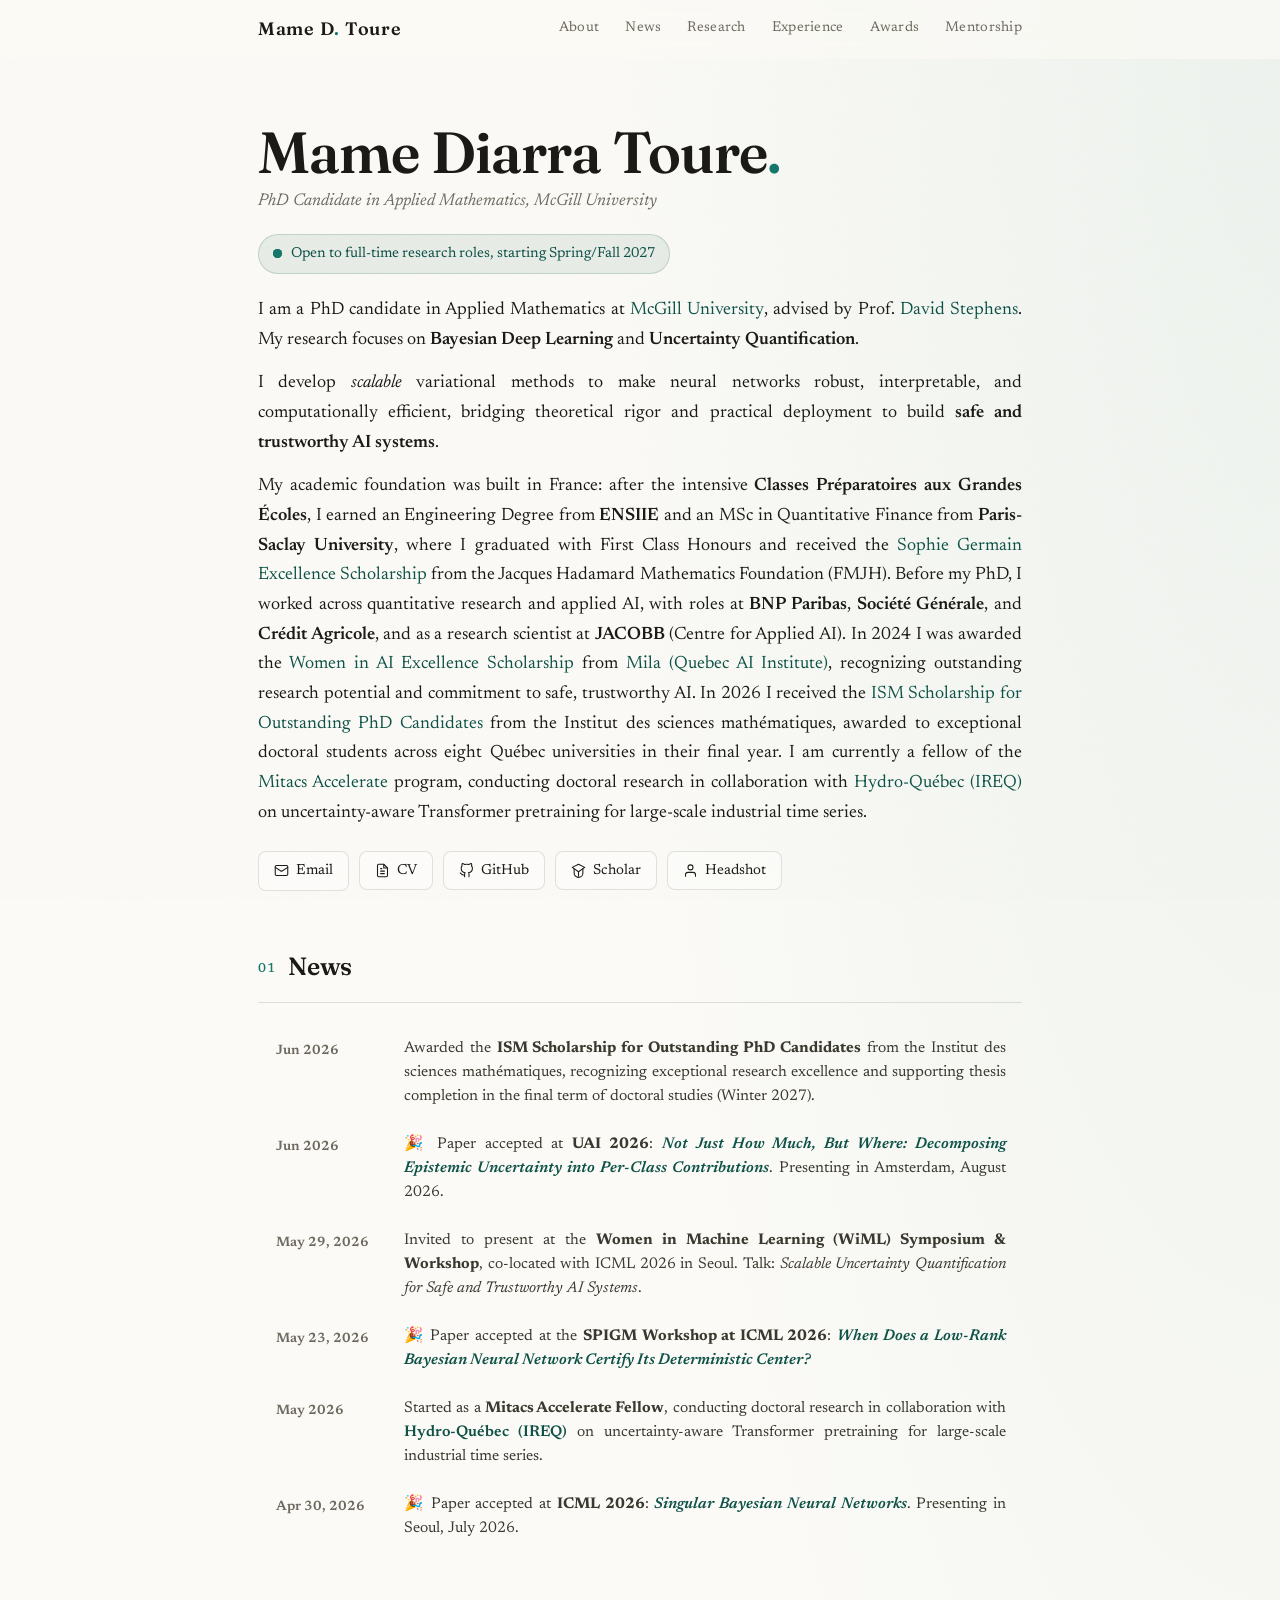
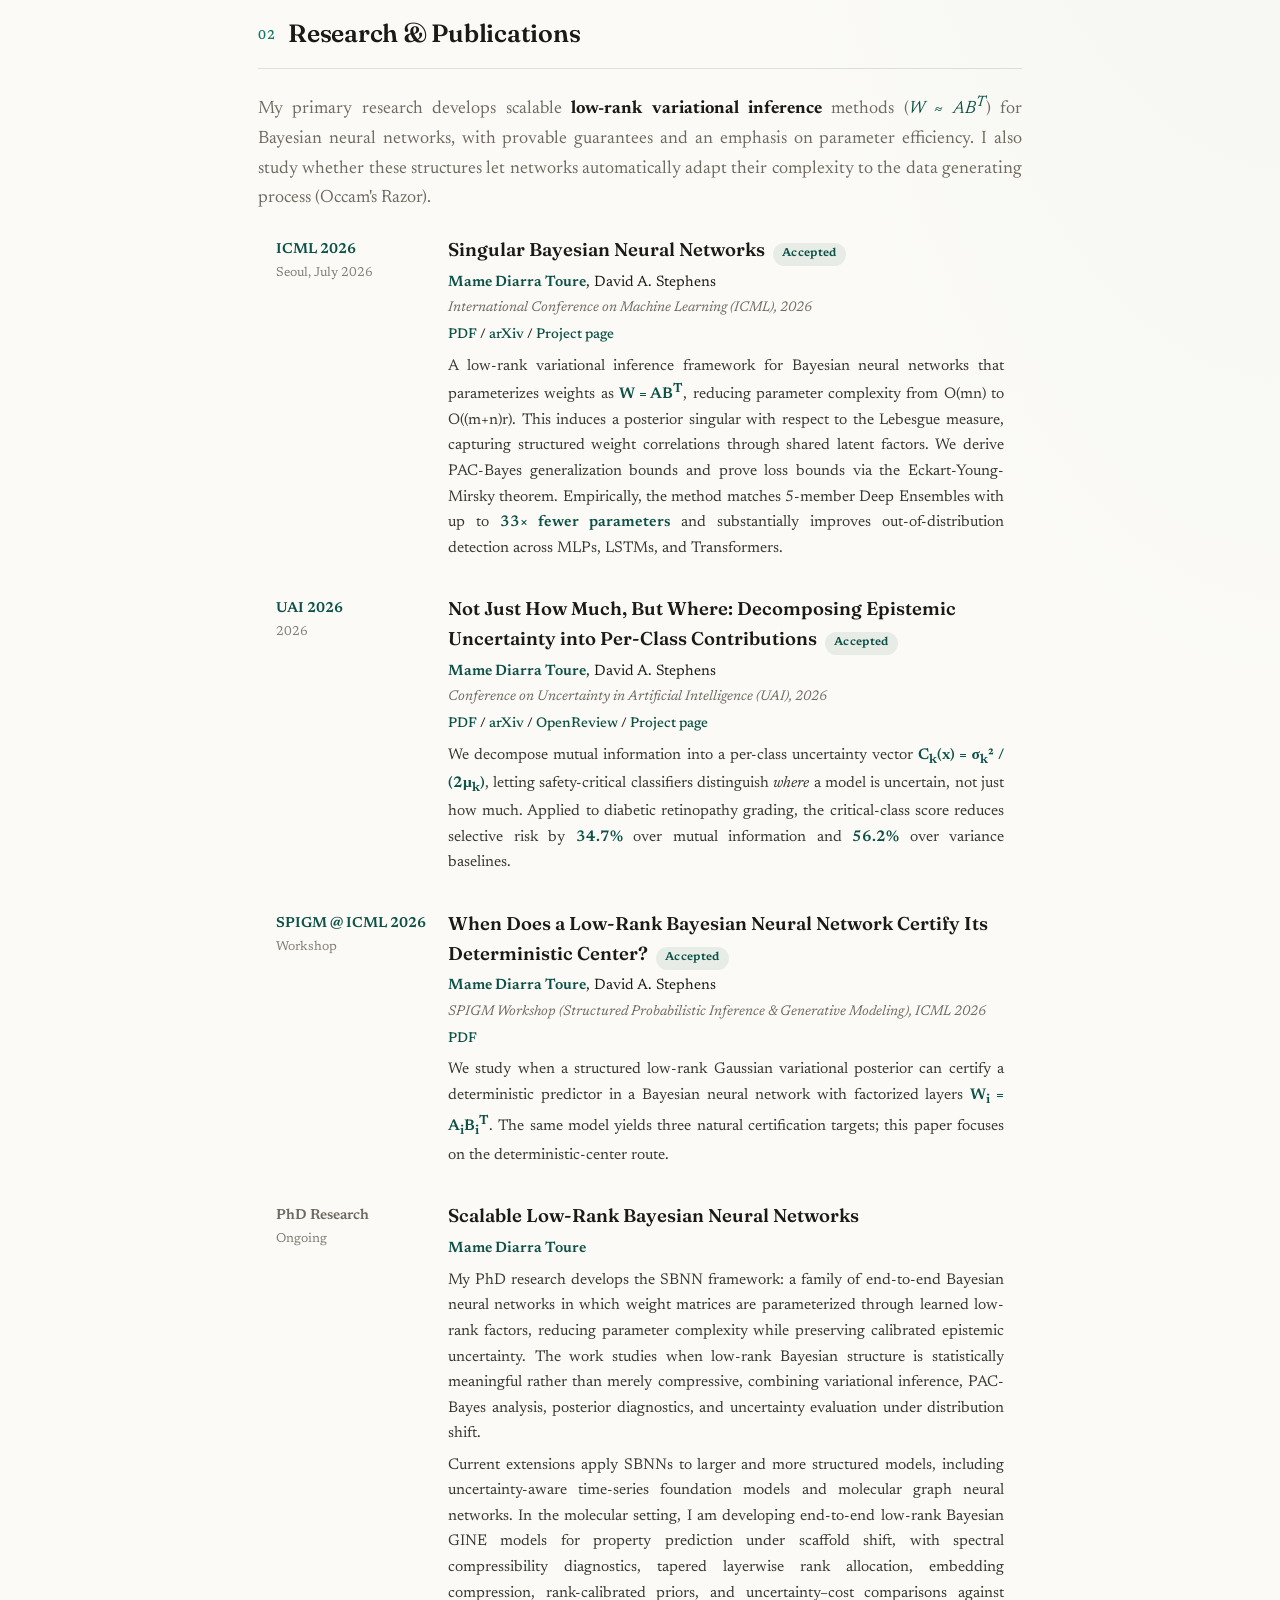
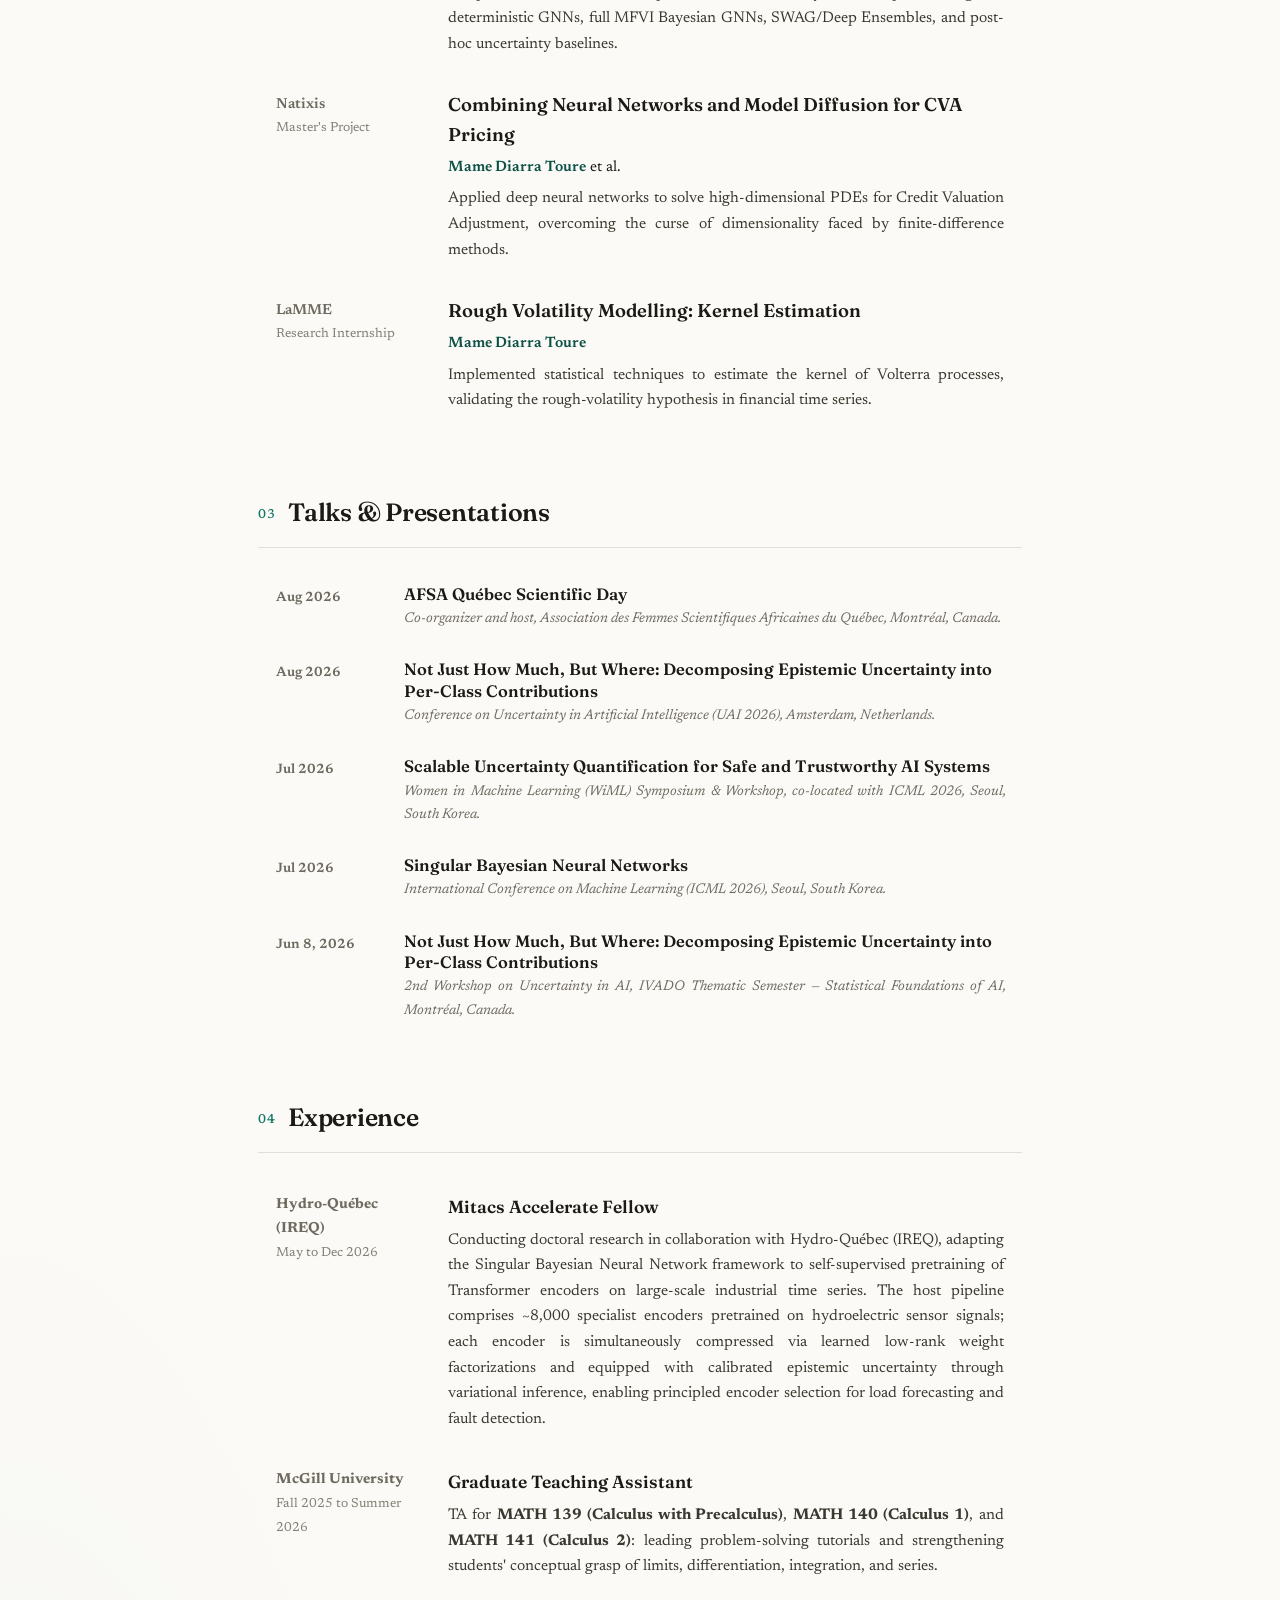
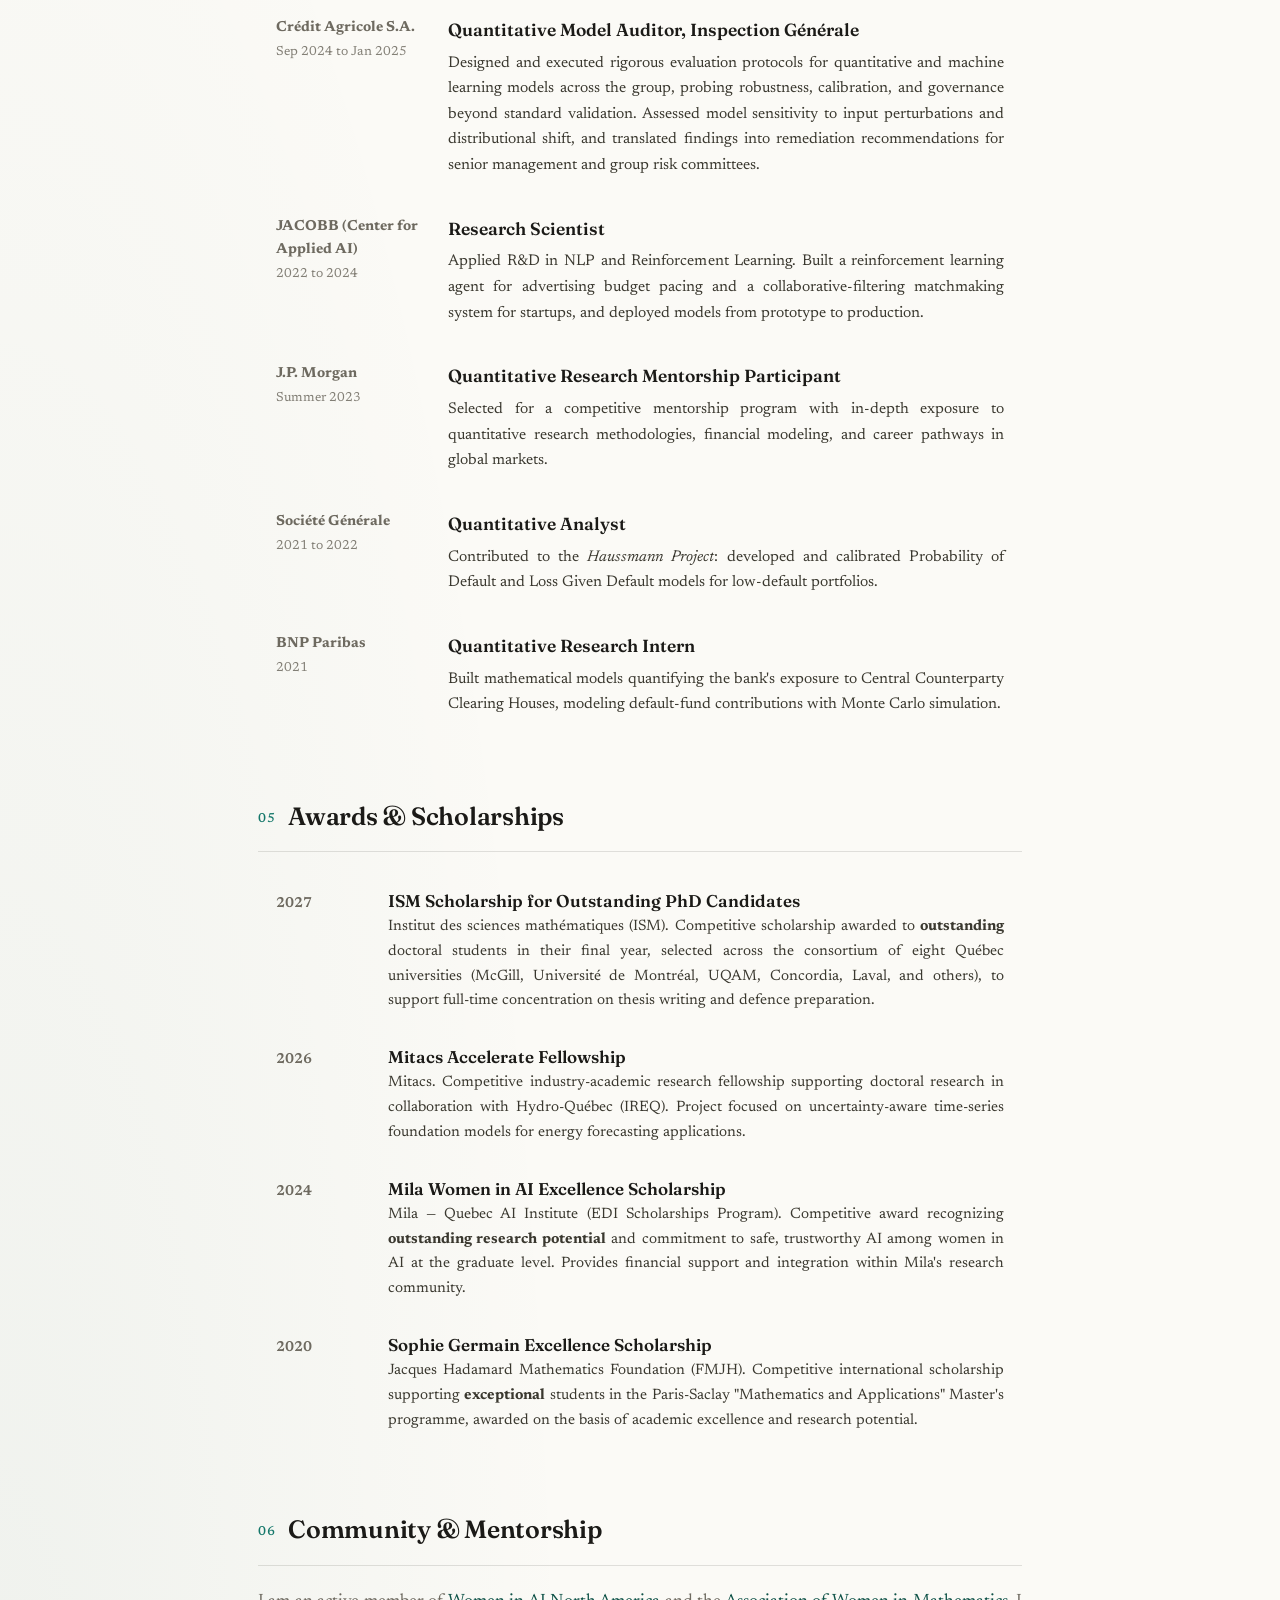
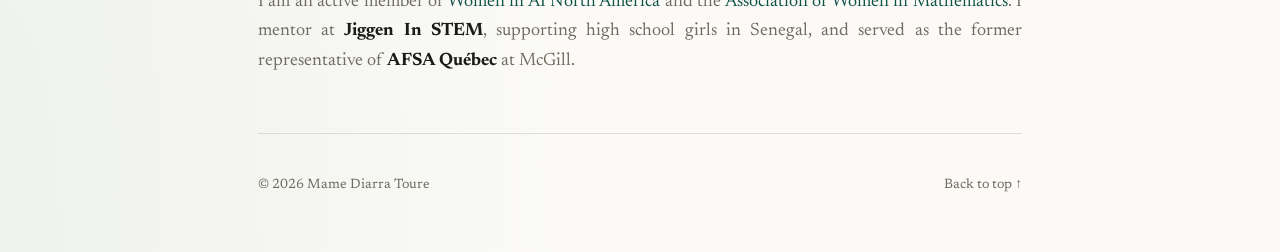
==== index.html @ 526c2709 "Update index.html" ====
<!DOCTYPE HTML>
<html lang="en">
<head>
  <!-- Google tag (gtag.js) -->
<script async src="https://www.googletagmanager.com/gtag/js?id=G-S2RN01R28V"></script>
<script>
  window.dataLayer = window.dataLayer || [];
  function gtag(){dataLayer.push(arguments);}
  gtag('js', new Date());

  gtag('config', 'G-S2RN01R28V');
</script>
  <meta http-equiv="Content-Type" content="text/html; charset=UTF-8">
  <meta name="viewport" content="width=device-width, initial-scale=1">
  <title>Mame Diarra Toure</title>
  <meta name="author" content="Mame Diarra Toure">
  <meta name="description" content="Mame Diarra Toure — PhD candidate in Applied Mathematics at McGill University working on Bayesian Deep Learning and Uncertainty Quantification.">
  <link rel="icon" href="data:image/svg+xml,<svg xmlns=%22http://www.w3.org/2000/svg%22 viewBox=%220 0 100 100%22><text y=%22.9em%22 font-size=%2290%22>🌐</text></svg>">

  <link rel="preconnect" href="https://fonts.googleapis.com">
  <link rel="preconnect" href="https://fonts.gstatic.com" crossorigin>
  <link href="https://fonts.googleapis.com/css2?family=Fraunces:ital,opsz,wght@0,9..144,400;0,9..144,500;0,9..144,600;0,9..144,700;1,9..144,400&family=Newsreader:ital,opsz,wght@0,6..72,400;0,6..72,500;0,6..72,600;1,6..72,400&display=swap" rel="stylesheet">

  <style>
    :root {
      --paper:      #FBFAF6;
      --paper-2:    #F3F1EA;
      --ink:        #1B1A17;
      --muted:      #6E6A60;
      --accent:     #0E5247;
      --accent-2:   #14776A;
      --accent-soft:rgba(14, 82, 71, 0.08);
      --line:       rgba(27, 26, 23, 0.12);
      --shadow:     0 18px 40px -22px rgba(27, 26, 23, 0.45);
      --maxw:       820px;
      --ease:       cubic-bezier(0.22, 1, 0.36, 1);
    }

    * { box-sizing: border-box; }
    html { scroll-behavior: smooth; scroll-padding-top: 88px; }

    body {
      margin: 0;
      background-color: var(--paper);
      background-image:
        radial-gradient(120% 80% at 100% 0%, rgba(20,119,106,0.06) 0%, rgba(20,119,106,0) 45%),
        radial-gradient(90% 70% at 0% 100%, rgba(14,82,71,0.05) 0%, rgba(14,82,71,0) 50%);
      color: var(--ink);
      font-family: 'Newsreader', Georgia, serif;
      font-size: 18px;
      line-height: 1.65;
      -webkit-font-smoothing: antialiased;
      text-rendering: optimizeLegibility;
    }

    body::before {
      content: "";
      position: fixed; inset: 0;
      pointer-events: none; z-index: 0;
      opacity: 0.025;
      background-image: url("data:image/svg+xml,%3Csvg xmlns='http://www.w3.org/2000/svg' width='160' height='160'%3E%3Cfilter id='n'%3E%3CfeTurbulence type='fractalNoise' baseFrequency='0.85' numOctaves='2'/%3E%3C/filter%3E%3Crect width='100%25' height='100%25' filter='url(%23n)'/%3E%3C/svg%3E");
    }

    .wrap { position: relative; z-index: 1; max-width: var(--maxw); margin: 0 auto; padding: 0 28px; }

    a { color: var(--accent); text-decoration: none; }
    .ulink { position: relative; }
    .ulink::after {
      content: ""; position: absolute; left: 0; bottom: -1px;
      width: 100%; height: 1.5px; background: var(--accent-2);
      transform: scaleX(0); transform-origin: left;
      transition: transform 0.4s var(--ease);
    }
    .ulink:hover::after { transform: scaleX(1); }

    /* ---------- Nav ---------- */
    nav {
      position: sticky; top: 0; z-index: 40;
      backdrop-filter: saturate(140%) blur(10px);
      background: rgba(251, 250, 246, 0.72);
      border-bottom: 1px solid transparent;
      transition: border-color 0.4s var(--ease), background 0.4s var(--ease);
    }
    nav.scrolled { border-bottom-color: var(--line); background: rgba(251, 250, 246, 0.9); }
    .nav-inner { max-width: var(--maxw); margin: 0 auto; padding: 14px 28px;
      display: flex; align-items: center; justify-content: space-between; }
    .monogram { font-family: 'Fraunces', serif; font-weight: 600; letter-spacing: 0.04em; font-size: 18px; color: var(--ink); }
    .monogram .dot-i { color: var(--accent-2); }
    .nav-links { display: flex; gap: 26px; font-size: 14px; font-family: 'Newsreader', serif; }
    .nav-links a { color: var(--muted); letter-spacing: 0.02em; transition: color 0.25s ease; }
    .nav-links a:hover { color: var(--accent); }
    @media (max-width: 620px) { .nav-links { gap: 14px; font-size: 12px; overflow-x: auto; -webkit-overflow-scrolling: touch; scrollbar-width: none; padding-bottom: 2px; } .nav-links::-webkit-scrollbar { display: none; } }

    /* ---------- Hero ---------- */
    header { padding: 64px 0 26px; }
    .hero { display: grid; grid-template-columns: 1fr; gap: 38px; align-items: start; }

    .name {
      font-family: 'Fraunces', serif; font-optical-sizing: auto; font-weight: 600;
      font-size: clamp(38px, 7vw, 58px); line-height: 1.02;
      letter-spacing: -0.015em; margin: 0 0 6px;
    }
    .name .accent-dot { color: var(--accent-2); }
    .role { font-size: 17px; color: var(--muted); font-style: italic; margin: 0 0 18px; }

    .badge {
      display: inline-flex; align-items: center; gap: 9px;
      font-family: 'Newsreader', serif; font-size: 14.5px; font-style: normal;
      color: var(--accent); background: var(--accent-soft);
      border: 1px solid rgba(14,82,71,0.18);
      padding: 7px 14px; border-radius: 999px; margin-bottom: 22px;
    }
    .dot { width: 9px; height: 9px; border-radius: 50%; background: var(--accent-2); position: relative; flex: none; }
    .dot::after {
      content: ""; position: absolute; inset: 0; border-radius: 50%;
      background: var(--accent-2); animation: pulse 2.2s var(--ease) infinite;
    }
    @keyframes pulse {
      0%   { transform: scale(1);   opacity: 0.7; }
      70%  { transform: scale(2.6); opacity: 0; }
      100% { transform: scale(2.6); opacity: 0; }
    }

    header p { margin: 0 0 14px; }
    header p strong { color: var(--ink); font-weight: 600; }

    /* ---------- Icon links ---------- */
    .links { margin-top: 22px; display: flex; flex-wrap: wrap; gap: 10px; font-size: 15px; }
    .links a {
      display: inline-flex; align-items: center; gap: 7px;
      border: 1px solid var(--line); border-radius: 8px;
      padding: 7px 15px; color: var(--ink);
      transition: all 0.28s var(--ease); background: rgba(255,255,255,0.4);
      font-size: 14.5px;
    }
    .links a:hover {
      border-color: var(--accent); color: var(--accent);
      transform: translateY(-2px); box-shadow: 0 8px 18px -12px rgba(14,82,71,0.6);
    }
    .links a svg { flex: none; transition: stroke 0.25s ease; }
    .links a:hover svg { stroke: var(--accent); }

    /* ---------- Sections ---------- */
    section { padding: 30px 0; }
    h2 {
      font-family: 'Fraunces', serif; font-weight: 600;
      font-size: 25px; letter-spacing: -0.01em;
      margin: 0 0 4px; display: flex; align-items: baseline; gap: 12px;
    }
    h2 .idx { font-size: 13px; color: var(--accent-2); font-family: 'Newsreader', serif;
      font-weight: 500; letter-spacing: 0.08em; transform: translateY(-3px); }
    .rule { height: 1px; background: var(--line); margin: 14px 0 22px; }
    .lead { color: var(--muted); margin: 0 0 6px; }
    .lead strong { color: var(--ink); }
    .lead em { color: var(--accent); font-style: italic; }

    /* ---------- News ---------- */
    .news-list { list-style: none; margin: 0; padding: 0; }
    .news-item {
      display: grid; grid-template-columns: 110px 1fr; gap: 18px;
      padding: 12px 16px; border-radius: 10px; border-left: 2px solid transparent;
      transition: background 0.3s var(--ease), border-color 0.3s var(--ease), transform 0.3s var(--ease);
    }
    .news-item:hover { background: rgba(255,255,255,0.55); border-left-color: var(--accent-2); transform: translateX(2px); }
    .news-date { font-size: 13.5px; color: var(--muted); font-weight: 600; padding-top: 3px; white-space: nowrap; }
    .news-text { font-size: 15.5px; color: #3a382f; line-height: 1.55; }
    .news-text a { font-weight: 600; }
    @media (max-width: 600px) { .news-item { grid-template-columns: 1fr; gap: 3px; } }

    /* ---------- Entry rows ---------- */
    .entry {
      display: grid; grid-template-columns: 150px 1fr; gap: 22px;
      padding: 18px 18px 18px 16px; border-radius: 12px;
      border-left: 2px solid transparent;
      transition: background 0.3s var(--ease), border-color 0.3s var(--ease), transform 0.3s var(--ease);
    }
    .entry:hover { background: rgba(255,255,255,0.55); border-left-color: var(--accent-2); transform: translateX(2px); }
    @media (max-width: 600px) { .entry { grid-template-columns: 1fr; gap: 6px; padding: 14px; } }

    .meta { color: var(--muted); font-size: 14.5px; }
    .meta .venue { font-weight: 600; }
    .meta .venue.icml { color: var(--accent); }
    .meta .place { font-size: 13px; opacity: 0.85; }

    .ptitle {
      font-family: 'Fraunces', serif; font-weight: 600; font-size: 18.5px;
      line-height: 1.25; color: var(--ink); transition: color 0.25s ease;
    }
    .entry:hover .ptitle { color: var(--accent); }
    .authors { font-size: 15px; color: var(--ink); margin-top: 3px; }
    .authors .me { color: var(--accent); font-weight: 600; }
    .pubmeta { font-size: 14px; color: var(--muted); font-style: italic; margin-top: 2px; }
    .publinks { font-size: 14px; margin-top: 4px; }
    .publinks a { font-weight: 500; }
    .abstract { font-size: 15.5px; color: #3a382f; margin: 8px 0 0; }
    .abstract strong { color: var(--accent); font-weight: 600; }
    .pill {
      display: inline-block; font-size: 11.5px; font-style: normal;
      background: var(--accent-soft); color: var(--accent);
      padding: 2px 9px; border-radius: 999px; font-weight: 600;
      letter-spacing: 0.03em; margin-left: 4px;
    }

    .role-title { font-family: 'Fraunces', serif; font-weight: 600; font-size: 17.5px; color: var(--ink); }
    .entry p { margin: 6px 0 0; font-size: 15.5px; color: #3a382f; }

    /* ---------- Talks ---------- */
    .talk-list { list-style: none; margin: 0; padding: 0; }
    .talk-item {
      display: grid; grid-template-columns: 110px 1fr; gap: 18px;
      padding: 14px 16px; border-radius: 10px; border-left: 2px solid transparent;
      transition: background 0.3s var(--ease), border-color 0.3s var(--ease), transform 0.3s var(--ease);
    }
    .talk-item:hover { background: rgba(255,255,255,0.55); border-left-color: var(--accent-2); transform: translateX(2px); }
    .talk-date { font-size: 13.5px; color: var(--muted); font-weight: 600; padding-top: 3px; white-space: nowrap; }
    .talk-title { font-family: 'Fraunces', serif; font-weight: 600; font-size: 16.5px; color: var(--ink); line-height: 1.3; }
    .talk-venue { font-size: 14px; color: var(--muted); font-style: italic; margin-top: 3px; }
    @media (max-width: 600px) { .talk-item { grid-template-columns: 1fr; gap: 3px; } }

    /* ---------- Award entries ---------- */
    .award-entry {
      display: grid; grid-template-columns: 90px 1fr; gap: 22px;
      padding: 16px 18px 16px 16px; border-radius: 12px;
      border-left: 2px solid transparent;
      transition: background 0.3s var(--ease), border-color 0.3s var(--ease), transform 0.3s var(--ease);
    }
    .award-entry:hover { background: rgba(255,255,255,0.55); border-left-color: var(--accent-2); transform: translateX(2px); }
    @media (max-width: 600px) { .award-entry { grid-template-columns: 1fr; gap: 4px; padding: 14px; } }
    .award-year { color: var(--muted); font-size: 14.5px; font-weight: 600; padding-top: 2px; }
    .award-title { font-family: 'Fraunces', serif; font-weight: 600; font-size: 17px; color: var(--ink); line-height: 1.25; }
    .award-title a { color: var(--ink); }
    .award-entry:hover .award-title { color: var(--accent); }
    .award-body { font-size: 15px; color: #3a382f; margin-top: 4px; }

    /* ---------- Justified body text ---------- */
    header p, .lead, .abstract, .entry p, .award-body, .news-text, .talk-venue {
      text-align: justify; text-justify: inter-word;
      -webkit-hyphens: auto; -ms-hyphens: auto; hyphens: auto;
    }

    /* ---------- Footer ---------- */
    footer { padding: 40px 0 56px; color: var(--muted); font-size: 13.5px;
      display: flex; justify-content: space-between; align-items: center;
      border-top: 1px solid var(--line); margin-top: 20px; }
    footer .top { color: var(--muted); }
    footer .top:hover { color: var(--accent); }
    @media (max-width: 480px) { footer { flex-direction: column; gap: 10px; } }

    /* ---------- Reveal animations ---------- */
    .reveal { opacity: 0; transform: translateY(22px); transition: opacity 0.7s var(--ease), transform 0.7s var(--ease); }
    .reveal.is-visible { opacity: 1; transform: none; }
    .load { opacity: 0; transform: translateY(16px); animation: rise 0.8s var(--ease) forwards; }
    @keyframes rise { to { opacity: 1; transform: none; } }
    .d1 { animation-delay: 0.05s; } .d2 { animation-delay: 0.16s; }
    .d3 { animation-delay: 0.27s; } .d4 { animation-delay: 0.38s; }
    .d5 { animation-delay: 0.49s; } .d6 { animation-delay: 0.60s; }

    @media (prefers-reduced-motion: reduce) {
      html { scroll-behavior: auto; }
      .reveal, .load { opacity: 1 !important; transform: none !important; animation: none !important; }
      .dot::after { animation: none; }
      * { transition: none !important; }
    }
  </style>
</head>

<body>

  <nav id="nav">
    <div class="nav-inner">
      <span class="monogram">Mame D<span class="dot-i">.</span> Toure</span>
      <div class="nav-links">
        <a href="#about">About</a>
        <a href="#news">News</a>
        <a href="#research">Research</a>
        <a href="#experience">Experience</a>
        <a href="#awards">Awards</a>
        <a href="#mentorship">Mentorship</a>
      </div>
    </div>
  </nav>

  <div class="wrap">

    <!-- ================= HERO ================= -->
    <header id="about">
      <div class="hero">
        <div>
          <h1 class="name load d1">Mame Diarra Toure<span class="accent-dot">.</span></h1>
          <p class="role load d2">PhD Candidate in Applied Mathematics, McGill University</p>

          <span class="badge load d2">
            <span class="dot"></span>
            Open to full-time research roles, starting Spring/Fall 2027
          </span>

          <p class="load d3">
            I am a PhD candidate in Applied Mathematics at
            <a class="ulink" href="https://www.mcgill.ca/mathstat/about-us">McGill University</a>,
            advised by Prof. <a class="ulink" href="https://www.math.mcgill.ca/dstephens/">David Stephens</a>.
            My research focuses on <strong>Bayesian Deep Learning</strong> and
            <strong>Uncertainty Quantification</strong>.
          </p>
          <p class="load d3">
            I develop <em>scalable</em> variational methods to make neural networks robust,
            interpretable, and computationally efficient, bridging theoretical rigor and
            practical deployment to build <strong>safe and trustworthy AI systems</strong>.
          </p>
          <p class="load d4">
            My academic foundation was built in France: after the intensive
            <strong>Classes Préparatoires aux Grandes Écoles</strong>, I earned an Engineering Degree
            from <strong>ENSIIE</strong> and an MSc in Quantitative Finance from
            <strong>Paris-Saclay University</strong>, where I graduated with First Class Honours and
            received the
            <a class="ulink" href="https://fondation-hadamard.fr/en/our-programs/transversal-programs/graduate-program/">Sophie Germain Excellence Scholarship</a>
            from the Jacques Hadamard Mathematics Foundation (FMJH). Before my PhD, I worked across
            quantitative research and applied AI, with roles at <strong>BNP Paribas</strong>,
            <strong>Société Générale</strong>, and <strong>Crédit Agricole</strong>, and as a research
            scientist at <strong>JACOBB</strong> (Centre for Applied AI). In 2024 I was awarded the
            <a class="ulink" href="https://mila.quebec/en/news/a-fourth-edition-for-the-mila-edi-scholarship-program">Women in AI Excellence Scholarship</a>
            from <a class="ulink" href="https://mila.quebec/en/">Mila (Quebec AI Institute)</a>,
            recognizing outstanding research potential and commitment to safe, trustworthy AI. In 2026
            I received the
            <a class="ulink" href="https://ism.uqam.ca/scholarships/">ISM Scholarship for Outstanding PhD Candidates</a>
            from the Institut des sciences mathématiques, awarded to exceptional doctoral students
            across eight Québec universities in their final year. I am currently a fellow of the
            <a class="ulink" href="https://www.mitacs.ca/our-programs/accelerate/">Mitacs Accelerate</a>
            program, conducting doctoral research in collaboration with
            <a class="ulink" href="https://www.hydroquebec.com/innovation/">Hydro-Québec (IREQ)</a>
            on uncertainty-aware Transformer pretraining for large-scale industrial time series.
          </p>

          <div class="links load d5">
            <!-- Email -->
            <a href="mailto:mame.toure@mail.mcgill.ca">
              <svg width="15" height="15" viewBox="0 0 24 24" fill="none" stroke="currentColor" stroke-width="1.7" stroke-linecap="round" stroke-linejoin="round">
                <rect x="2" y="4" width="20" height="16" rx="2"/><path d="m22 7-8.97 5.7a1.94 1.94 0 0 1-2.06 0L2 7"/>
              </svg>
              Email
            </a>
            <!-- CV / PDF -->
            <a href="https://arradiat.github.io/Mame_resume.pdf">
              <svg width="15" height="15" viewBox="0 0 24 24" fill="none" stroke="currentColor" stroke-width="1.7" stroke-linecap="round" stroke-linejoin="round">
                <path d="M14 2H6a2 2 0 0 0-2 2v16a2 2 0 0 0 2 2h12a2 2 0 0 0 2-2V8z"/><polyline points="14 2 14 8 20 8"/>
                <line x1="9" y1="13" x2="15" y2="13"/><line x1="9" y1="17" x2="15" y2="17"/><line x1="9" y1="9" x2="11" y2="9"/>
              </svg>
              CV
            </a>
            <!-- GitHub -->
            <a href="https://github.com/arradiat">
              <svg width="15" height="15" viewBox="0 0 24 24" fill="none" stroke="currentColor" stroke-width="1.7" stroke-linecap="round" stroke-linejoin="round">
                <path d="M9 19c-5 1.5-5-2.5-7-3m14 6v-3.87a3.37 3.37 0 0 0-.94-2.61c3.14-.35 6.44-1.54 6.44-7A5.44 5.44 0 0 0 20 4.77 5.07 5.07 0 0 0 19.91 1S18.73.65 16 2.48a13.38 13.38 0 0 0-7 0C6.27.65 5.09 1 5.09 1A5.07 5.07 0 0 0 5 4.77a5.44 5.44 0 0 0-1.5 3.78c0 5.42 3.3 6.61 6.44 7A3.37 3.37 0 0 0 9 18.13V22"/>
              </svg>
              GitHub
            </a>
            <!-- Google Scholar -->
            <a href="https://scholar.google.com/citations?user=F6Cuhc8AAAAJ&hl=en&oi=ao">
              <svg width="15" height="15" viewBox="0 0 24 24" fill="none" stroke="currentColor" stroke-width="1.7" stroke-linecap="round" stroke-linejoin="round">
                <path d="M12 14 2 7l10-5 10 5-10 7Z"/><path d="M12 14v7"/><path d="M19 9.3V16a7 7 0 0 1-14 0V9.3"/>
              </svg>
              Scholar
            </a>
            <!-- Headshot -->
            <a href="PHOTO%20IDENTITE%202026.jpeg">
              <svg width="15" height="15" viewBox="0 0 24 24" fill="none" stroke="currentColor" stroke-width="1.7" stroke-linecap="round" stroke-linejoin="round">
                <path d="M20 21v-2a4 4 0 0 0-4-4H8a4 4 0 0 0-4 4v2"/><circle cx="12" cy="7" r="4"/>
              </svg>
              Headshot
            </a>
          </div>
        </div>
      </div>
    </header>

    <!-- ================= NEWS ================= -->
 <section id="news">
      <h2 class="reveal"><span class="idx">01</span> News</h2>
      <div class="rule reveal"></div>
      <ul class="news-list">
        <li class="news-item reveal">
          <div class="news-date">Jun 2026</div>
          <div class="news-text">
            Awarded the <strong>ISM Scholarship for Outstanding PhD Candidates</strong> from the
            Institut des sciences mathématiques, recognizing exceptional research excellence and supporting thesis completion in the
            final term of doctoral studies (Winter 2027).
          </div>
        </li>
     <li class="news-item reveal">
          <div class="news-date">Jun 2026</div>
          <div class="news-text">
            🎉 Paper accepted at <strong>UAI 2026</strong>:
            <a class="ulink" href="https://arxiv.org/abs/2602.21160"><em>Not Just How Much, But Where: Decomposing Epistemic Uncertainty into Per-Class Contributions</em></a>.
            Presenting in Amsterdam, August 2026.
          </div>
        </li>
        <li class="news-item reveal">
          <div class="news-date">May 29, 2026</div>
          <div class="news-text">
            Invited to present at the <strong>Women in Machine Learning (WiML) Symposium &amp; Workshop</strong>,
            co-located with ICML 2026 in Seoul. Talk: <em>Scalable Uncertainty Quantification for Safe and Trustworthy AI Systems</em>.
          </div>
        </li>
        <li class="news-item reveal">
          <div class="news-date">May 23, 2026</div>
          <div class="news-text">
            🎉 Paper accepted at the <strong>SPIGM Workshop at ICML 2026</strong>:
            <a class="ulink" href="certify_deterministic_center.pdf"><em>When Does a Low-Rank Bayesian Neural Network Certify Its Deterministic Center?</em></a>
          </div>
        </li>
        <li class="news-item reveal">
          <div class="news-date">May 2026</div>
          <div class="news-text">
            Started as a <strong>Mitacs Accelerate Fellow</strong>, conducting doctoral research in
            collaboration with <a class="ulink" href="https://www.hydroquebec.com/innovation/">Hydro-Québec (IREQ)</a>
            on uncertainty-aware Transformer pretraining for large-scale industrial time series.
          </div>
        </li>
        <li class="news-item reveal">
          <div class="news-date">Apr 30, 2026</div>
          <div class="news-text">
            🎉 Paper accepted at <strong>ICML 2026</strong>:
            <a class="ulink" href="https://arxiv.org/abs/2602.00387"><em>Singular Bayesian Neural Networks</em></a>.
            Presenting in Seoul, July 2026.
          </div>
        </li>
      </ul>
    </section>

    <!-- ================= RESEARCH ================= -->
    <section id="research">
      <h2 class="reveal"><span class="idx">02</span> Research &amp; Publications</h2>
      <div class="rule reveal"></div>
      <p class="lead reveal">
        My primary research develops scalable <strong>low-rank variational inference</strong> methods
        (<em>W &approx; AB<sup>T</sup></em>) for Bayesian neural networks, with provable
        guarantees and an emphasis on parameter efficiency. I also study whether these structures let
        networks automatically adapt their complexity to the data generating process (Occam's Razor).
      </p>

      <div class="entry reveal">
        <div class="meta">
          <div class="venue icml">ICML 2026</div>
          <div class="place">Seoul, July 2026</div>
        </div>
        <div>
          <a class="ulink" href="https://arxiv.org/abs/2602.00387"><span class="ptitle">Singular Bayesian Neural Networks</span></a>
          <span class="pill">Accepted</span>
          <div class="authors"><span class="me">Mame Diarra Toure</span>, David A. Stephens</div>
          <div class="pubmeta">International Conference on Machine Learning (ICML), 2026</div>
          <div class="publinks">
            <a class="ulink" href="https://arxiv.org/pdf/2602.00387">PDF</a> /
            <a class="ulink" href="https://arxiv.org/abs/2602.00387">arXiv</a> /
            <a class="ulink" href="/projects/singular-bnn/">Project page</a>
          </div>
          <p class="abstract">
            A low-rank variational inference framework for Bayesian neural networks that parameterizes
            weights as <strong>W = AB<sup>T</sup></strong>, reducing parameter complexity from O(mn) to
            O((m+n)r). This induces a posterior singular with respect to the Lebesgue measure, capturing
            structured weight correlations through shared latent factors. We derive PAC-Bayes generalization
            bounds and prove loss bounds via the Eckart-Young-Mirsky theorem. Empirically, the method matches
            5-member Deep Ensembles with up to <strong>33&times; fewer parameters</strong> and substantially
            improves out-of-distribution detection across MLPs, LSTMs, and Transformers.
          </p>
        </div>
      </div>

<!-- Per-class -->
      <div class="entry reveal">
        <div class="meta"><div class="venue icml">UAI 2026</div><div class="place">2026</div></div>
        <div>
          <a class="ulink" href="https://arxiv.org/abs/2602.21160"><span class="ptitle">Not Just How Much, But Where: Decomposing Epistemic Uncertainty into Per-Class Contributions</span></a>
          <span class="pill">Accepted</span>
          <div class="authors"><span class="me">Mame Diarra Toure</span>, David A. Stephens</div>
          <div class="pubmeta">Conference on Uncertainty in Artificial Intelligence (UAI), 2026</div>
        <div class="publinks">
  <a class="ulink" href="https://arxiv.org/pdf/2602.21160">PDF</a> /
  <a class="ulink" href="https://arxiv.org/abs/2602.21160">arXiv</a> /
  <a class="ulink" href="https://openreview.net/forum?id=cxuWscJmAr">OpenReview</a> /
  <a class="ulink" href="/projects/per-class-epistemic/">Project page</a>
      </div>
          <p class="abstract">
            We decompose mutual information into a per-class uncertainty vector
            <strong>C<sub>k</sub>(x) = &sigma;<sub>k</sub>&sup2; / (2&mu;<sub>k</sub>)</strong>,
            letting safety-critical classifiers distinguish <em>where</em> a model is uncertain, not just
            how much. Applied to diabetic retinopathy grading, the critical-class score reduces selective
            risk by <strong>34.7%</strong> over mutual information and <strong>56.2%</strong> over variance baselines.
          </p>
        </div>
      </div>

      <div class="entry reveal">
        <div class="meta"><div class="venue icml">SPIGM @ ICML 2026</div><div class="place">Workshop</div></div>
        <div>
          <a class="ulink" href="https://openreview.net/forum?id=zo49sqP8xD"><span class="ptitle">When Does a Low-Rank Bayesian Neural Network Certify Its Deterministic Center?</span></a>
          <span class="pill">Accepted</span>
          <div class="authors"><span class="me">Mame Diarra Toure</span>, David A. Stephens</div>
          <div class="pubmeta">SPIGM Workshop (Structured Probabilistic Inference &amp; Generative Modeling), ICML 2026</div>
          <div class="publinks"><a class="ulink" href="https://openreview.net/forum?id=zo49sqP8xD">PDF</a></div>
          <p class="abstract">
            We study when a structured low-rank Gaussian variational posterior can certify a deterministic
            predictor in a Bayesian neural network with factorized layers
            <strong>W<sub>i</sub> = A<sub>i</sub>B<sub>i</sub><sup>T</sup></strong>. The same model yields
            three natural certification targets; this paper focuses on the deterministic-center route.
          </p>
        </div>
      </div>

      <div class="entry reveal">
  <div class="meta">
    <div class="venue">PhD Research</div>
    <div class="place">Ongoing</div>
  </div>
  <div>
    <span class="ptitle">Scalable Low-Rank Bayesian Neural Networks</span>
    <div class="authors"><span class="me">Mame Diarra Toure</span></div>
    <p class="abstract">
      My PhD research develops the SBNN framework: a family of end-to-end Bayesian neural
      networks in which weight matrices are parameterized through learned low-rank factors,
      reducing parameter complexity while preserving calibrated epistemic uncertainty. The
      work studies when low-rank Bayesian structure is statistically meaningful rather than
      merely compressive, combining variational inference, PAC-Bayes analysis, posterior
      diagnostics, and uncertainty evaluation under distribution shift.
    </p>
    <p class="abstract">
      Current extensions apply SBNNs to larger and more structured models, including
      uncertainty-aware time-series foundation models and molecular graph neural networks.
      In the molecular setting, I am developing end-to-end low-rank Bayesian GINE models for
      property prediction under scaffold shift, with spectral compressibility diagnostics,
      tapered layerwise rank allocation, embedding compression, rank-calibrated priors, and uncertainty&ndash;cost comparisons against deterministic GNNs,
      full MFVI Bayesian GNNs, SWAG/Deep Ensembles, and post-hoc uncertainty baselines.
    </p>
  </div>
</div>


      <div class="entry reveal">
        <div class="meta"><div class="venue">Natixis</div><div class="place">Master's Project</div></div>
        <div>
          <a class="ulink" href="https://github.com/arradiat/DNN-for-CVA/blob/main/Rapport_Cutting_Edge.pdf"><span class="ptitle">Combining Neural Networks and Model Diffusion for CVA Pricing</span></a>
          <div class="authors"><span class="me">Mame Diarra Toure</span> et al.</div>
          <p class="abstract">
            Applied deep neural networks to solve high-dimensional PDEs for Credit Valuation Adjustment,
            overcoming the curse of dimensionality faced by finite-difference methods.
          </p>
        </div>
      </div>

      <div class="entry reveal">
        <div class="meta"><div class="venue">LaMME</div><div class="place">Research Internship</div></div>
        <div>
          <a class="ulink" href="https://github.com/arradiat/Research-Internship-Rough-volatility-Model-kernel-estimation-for-volterra-processes"><span class="ptitle">Rough Volatility Modelling: Kernel Estimation</span></a>
          <div class="authors"><span class="me">Mame Diarra Toure</span></div>
          <p class="abstract">
            Implemented statistical techniques to estimate the kernel of Volterra processes, validating the
            rough-volatility hypothesis in financial time series.
          </p>
        </div>
      </div>
    </section>
<section id="talks">
      <h2 class="reveal"><span class="idx">03</span> Talks &amp; Presentations</h2>
      <div class="rule reveal"></div>
      <ul class="talk-list">
        <li class="talk-item reveal">
          <div class="talk-date">Aug 2026</div>
          <div>
            <div class="talk-title">AFSA Québec Scientific Day</div>
            <div class="talk-venue">Co-organizer and host, Association des Femmes Scientifiques Africaines du Québec, Montréal, Canada.</div>
          </div>
        </li>
        <li class="talk-item reveal">
          <div class="talk-date">Aug 2026</div>
          <div>
            <div class="talk-title">Not Just How Much, But Where: Decomposing Epistemic Uncertainty into Per-Class Contributions</div>
            <div class="talk-venue">Conference on Uncertainty in Artificial Intelligence (UAI 2026), Amsterdam, Netherlands.</div>
          </div>
        </li>
        <li class="talk-item reveal">
          <div class="talk-date">Jul 2026</div>
          <div>
            <div class="talk-title">Scalable Uncertainty Quantification for Safe and Trustworthy AI Systems</div>
            <div class="talk-venue">Women in Machine Learning (WiML) Symposium &amp; Workshop, co-located with ICML 2026, Seoul, South Korea.</div>
          </div>
        </li>
        <li class="talk-item reveal">
          <div class="talk-date">Jul 2026</div>
          <div>
            <div class="talk-title">Singular Bayesian Neural Networks</div>
            <div class="talk-venue">International Conference on Machine Learning (ICML 2026), Seoul, South Korea.</div>
          </div>
        </li>
        <li class="talk-item reveal">
          <div class="talk-date">Jun 8, 2026</div>
          <div>
            <div class="talk-title">Not Just How Much, But Where: Decomposing Epistemic Uncertainty into Per-Class Contributions</div>
            <div class="talk-venue">2nd Workshop on Uncertainty in AI, IVADO Thematic Semester — Statistical Foundations of AI, Montréal, Canada.</div>
          </div>
        </li>
      </ul>
    </section>

    <!-- ================= EXPERIENCE ================= -->
    <section id="experience">
      <h2 class="reveal"><span class="idx">04</span> Experience</h2>
      <div class="rule reveal"></div>

      <div class="entry reveal">
        <div class="meta"><strong>Hydro-Québec (IREQ)</strong><br><span class="place">May to Dec 2026</span></div>
        <div>
          <div class="role-title">Mitacs Accelerate Fellow</div>
          <p>Conducting doctoral research in collaboration with Hydro-Québec (IREQ), adapting the Singular Bayesian Neural Network framework to self-supervised pretraining of Transformer encoders on large-scale industrial time series. The host pipeline comprises ~8,000 specialist encoders pretrained on hydroelectric sensor signals; each encoder is simultaneously compressed via learned low-rank weight factorizations and equipped with calibrated epistemic uncertainty through variational inference, enabling principled encoder selection for load forecasting and fault detection.</p>
        </div>
      </div>

      <div class="entry reveal">
        <div class="meta"><strong>McGill University</strong><br><span class="place">Fall 2025 to Summer 2026</span></div>
        <div>
          <div class="role-title">Graduate Teaching Assistant</div>
          <p>TA for <strong>MATH 139 (Calculus with Precalculus)</strong>, <strong>MATH 140 (Calculus 1)</strong>, and <strong>MATH 141 (Calculus 2)</strong>: leading problem-solving tutorials and strengthening students' conceptual grasp of limits, differentiation, integration, and series.</p>
        </div>
      </div>

      <div class="entry reveal">
        <div class="meta"><strong>Crédit Agricole S.A.</strong><br><span class="place">Sep 2024 to Jan 2025</span></div>
        <div>
          <div class="role-title">Quantitative Model Auditor, Inspection Générale</div>
          <p>Designed and executed rigorous evaluation protocols for quantitative and machine learning models across the group, probing robustness, calibration, and governance beyond standard validation. Assessed model sensitivity to input perturbations and distributional shift, and translated findings into remediation recommendations for senior management and group risk committees.</p>
        </div>
      </div>

      <div class="entry reveal">
        <div class="meta"><strong>JACOBB (Center for Applied AI)</strong><br><span class="place">2022 to 2024</span></div>
        <div>
          <div class="role-title">Research Scientist</div>
          <p>Applied R&amp;D in NLP and Reinforcement Learning. Built a reinforcement learning agent for advertising budget pacing and a collaborative-filtering matchmaking system for startups, and deployed models from prototype to production.</p>
        </div>
      </div>

      <div class="entry reveal">
        <div class="meta"><strong>J.P. Morgan</strong><br><span class="place">Summer 2023</span></div>
        <div>
          <div class="role-title">Quantitative Research Mentorship Participant</div>
          <p>Selected for a competitive mentorship program with in-depth exposure to quantitative research methodologies, financial modeling, and career pathways in global markets.</p>
        </div>
      </div>

      <div class="entry reveal">
        <div class="meta"><strong>Société Générale</strong><br><span class="place">2021 to 2022</span></div>
        <div>
          <div class="role-title">Quantitative Analyst</div>
          <p>Contributed to the <em>Haussmann Project</em>: developed and calibrated Probability of Default and Loss Given Default models for low-default portfolios.</p>
        </div>
      </div>

      <div class="entry reveal">
        <div class="meta"><strong>BNP Paribas</strong><br><span class="place">2021</span></div>
        <div>
          <div class="role-title">Quantitative Research Intern</div>
          <p>Built mathematical models quantifying the bank's exposure to Central Counterparty Clearing Houses, modeling default-fund contributions with Monte Carlo simulation.</p>
        </div>
      </div>
    </section>

    <!-- ================= AWARDS ================= -->
    <section id="awards">
      <h2 class="reveal"><span class="idx">05</span> Awards &amp; Scholarships</h2>
      <div class="rule reveal"></div>

      <div class="award-entry reveal">
        <div class="award-year">2027</div>
        <div>
          <div class="award-title"><a class="ulink" href="https://ism.uqam.ca/scholarships/">ISM Scholarship for Outstanding PhD Candidates</a></div>
          <div class="award-body">Institut des sciences mathématiques (ISM). Competitive scholarship awarded to <strong>outstanding</strong> doctoral students in their final year, selected across the consortium of eight Québec universities (McGill, Université de Montréal, UQAM, Concordia, Laval, and others), to support full-time concentration on thesis writing and defence preparation.</div>
        </div>
      </div>

      <div class="award-entry reveal">
        <div class="award-year">2026</div>
        <div>
          <div class="award-title"><a class="ulink" href="https://www.mitacs.ca/our-programs/accelerate/">Mitacs Accelerate Fellowship</a></div>
          <div class="award-body">Mitacs. Competitive industry-academic research fellowship supporting doctoral research in collaboration with Hydro-Québec (IREQ). Project focused on uncertainty-aware time-series foundation models for energy forecasting applications.</div>
        </div>
      </div>

      <div class="award-entry reveal">
        <div class="award-year">2024</div>
        <div>
          <div class="award-title"><a class="ulink" href="https://mila.quebec/en/news/a-fourth-edition-for-the-mila-edi-scholarship-program">Mila Women in AI Excellence Scholarship</a></div>
          <div class="award-body">Mila — Quebec AI Institute (EDI Scholarships Program). Competitive award recognizing <strong>outstanding research potential</strong> and commitment to safe, trustworthy AI among women in AI at the graduate level. Provides financial support and integration within Mila's research community.</div>
        </div>
      </div>

      <div class="award-entry reveal">
        <div class="award-year">2020</div>
        <div>
          <div class="award-title"><a class="ulink" href="https://www.fondation-hadamard.fr/en/our-programs/transversal-programs/graduate-program/apply-for-a-sophie-germain-scholarship/">Sophie Germain Excellence Scholarship</a></div>
          <div class="award-body">Jacques Hadamard Mathematics Foundation (FMJH). Competitive international scholarship supporting <strong>exceptional</strong> students in the Paris-Saclay "Mathematics and Applications" Master's programme, awarded on the basis of academic excellence and research potential.</div>
        </div>
      </div>

    </section>

    <!-- ================= MENTORSHIP ================= -->
    <section id="mentorship">
      <h2 class="reveal"><span class="idx">06</span> Community &amp; Mentorship</h2>
      <div class="rule reveal"></div>
      <p class="lead reveal">
        I am an active member of <a class="ulink" href="https://www.womeninai.com/">Women in AI North America</a>
        and the <a class="ulink" href="https://awm-math.org/">Association of Women in Mathematics</a>.
        I mentor at <strong>Jiggen In STEM</strong>, supporting high school girls in Senegal, and served as
        the former representative of <strong>AFSA Québec</strong> at McGill.
      </p>
    </section>

    <footer>
      <span>&copy; 2026 Mame Diarra Toure</span>
      <a class="top" href="#about">Back to top &uarr;</a>
    </footer>

  </div>

  <script>
    const nav = document.getElementById('nav');
    const onScroll = () => nav.classList.toggle('scrolled', window.scrollY > 8);
    onScroll();
    window.addEventListener('scroll', onScroll, { passive: true });

    const reduce = window.matchMedia('(prefers-reduced-motion: reduce)').matches;
    if (!reduce && 'IntersectionObserver' in window) {
      const io = new IntersectionObserver((entries) => {
        entries.forEach((e, i) => {
          if (e.isIntersecting) {
            e.target.style.transitionDelay = Math.min(i * 60, 180) + 'ms';
            e.target.classList.add('is-visible');
            io.unobserve(e.target);
          }
        });
      }, { threshold: 0.12, rootMargin: '0px 0px -8% 0px' });
      document.querySelectorAll('.reveal').forEach(el => io.observe(el));
    } else {
      document.querySelectorAll('.reveal').forEach(el => el.classList.add('is-visible'));
    }
  </script>
</body>
</html>
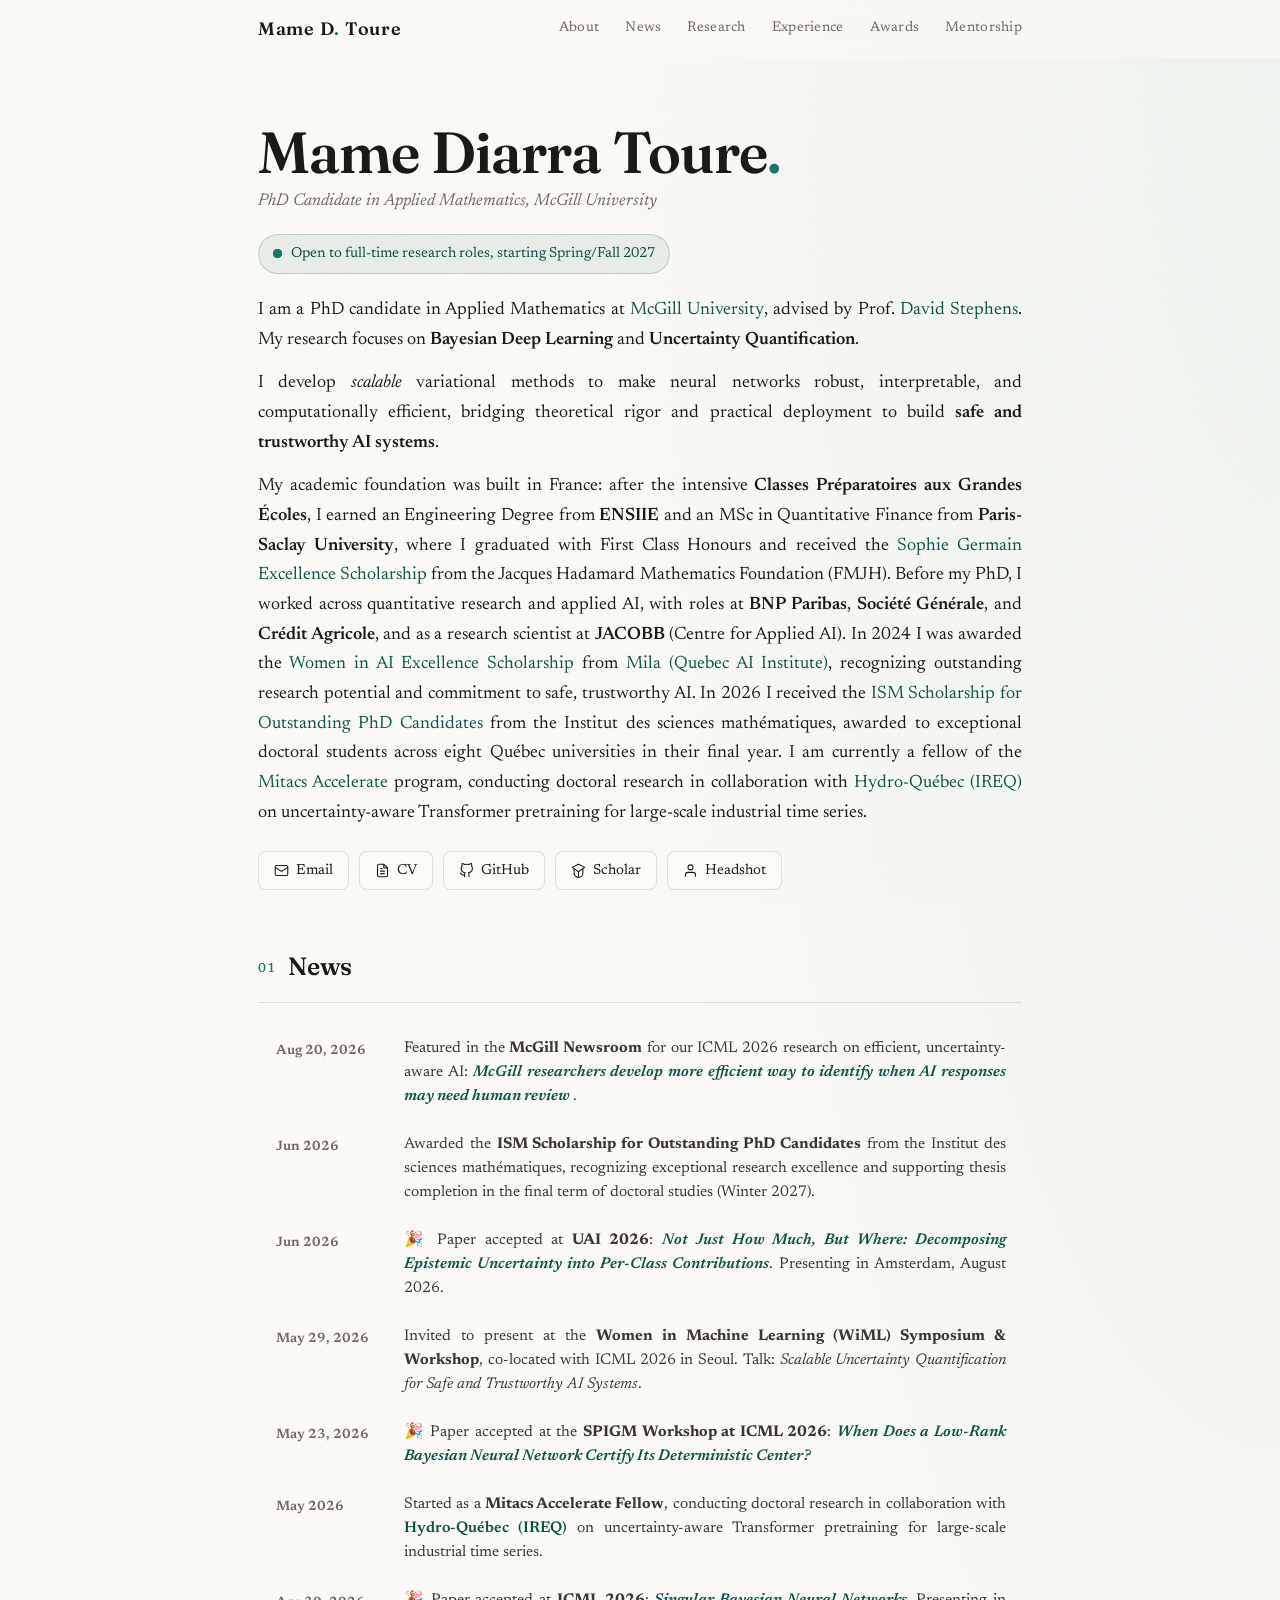
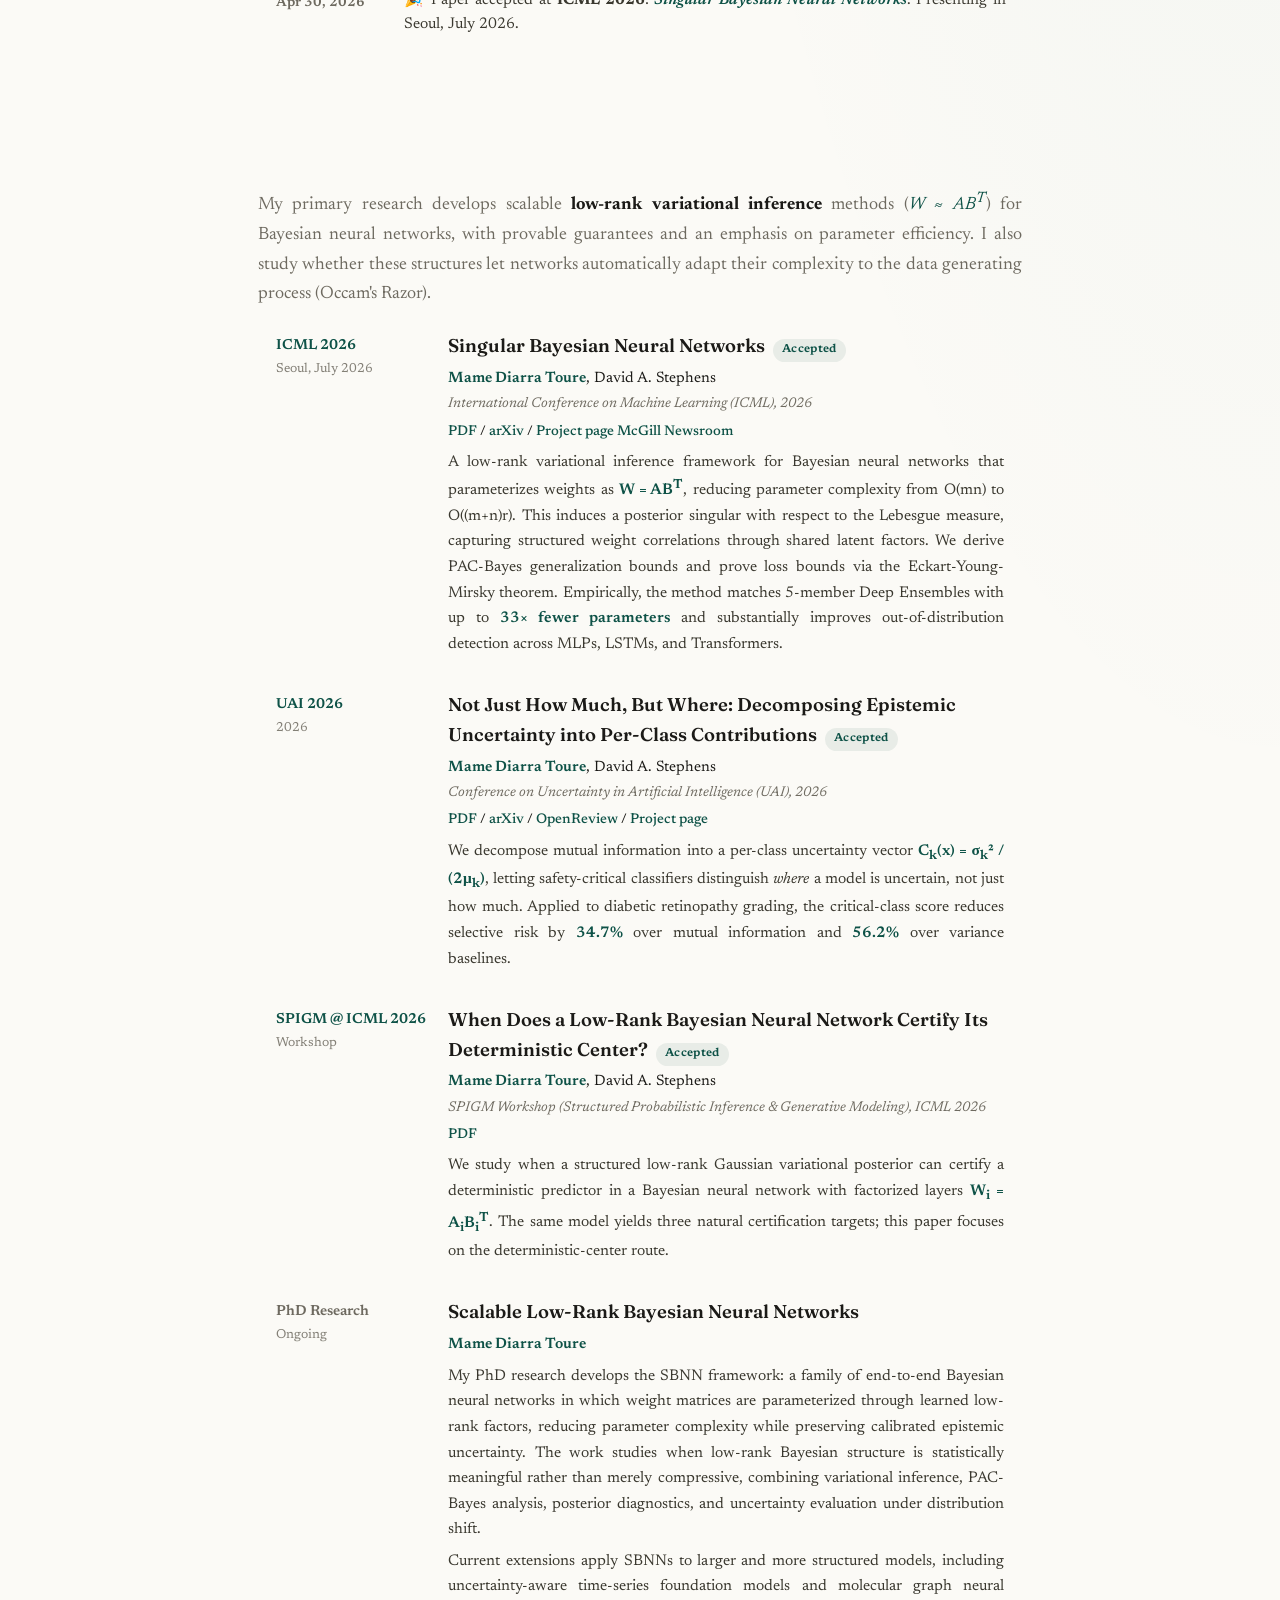
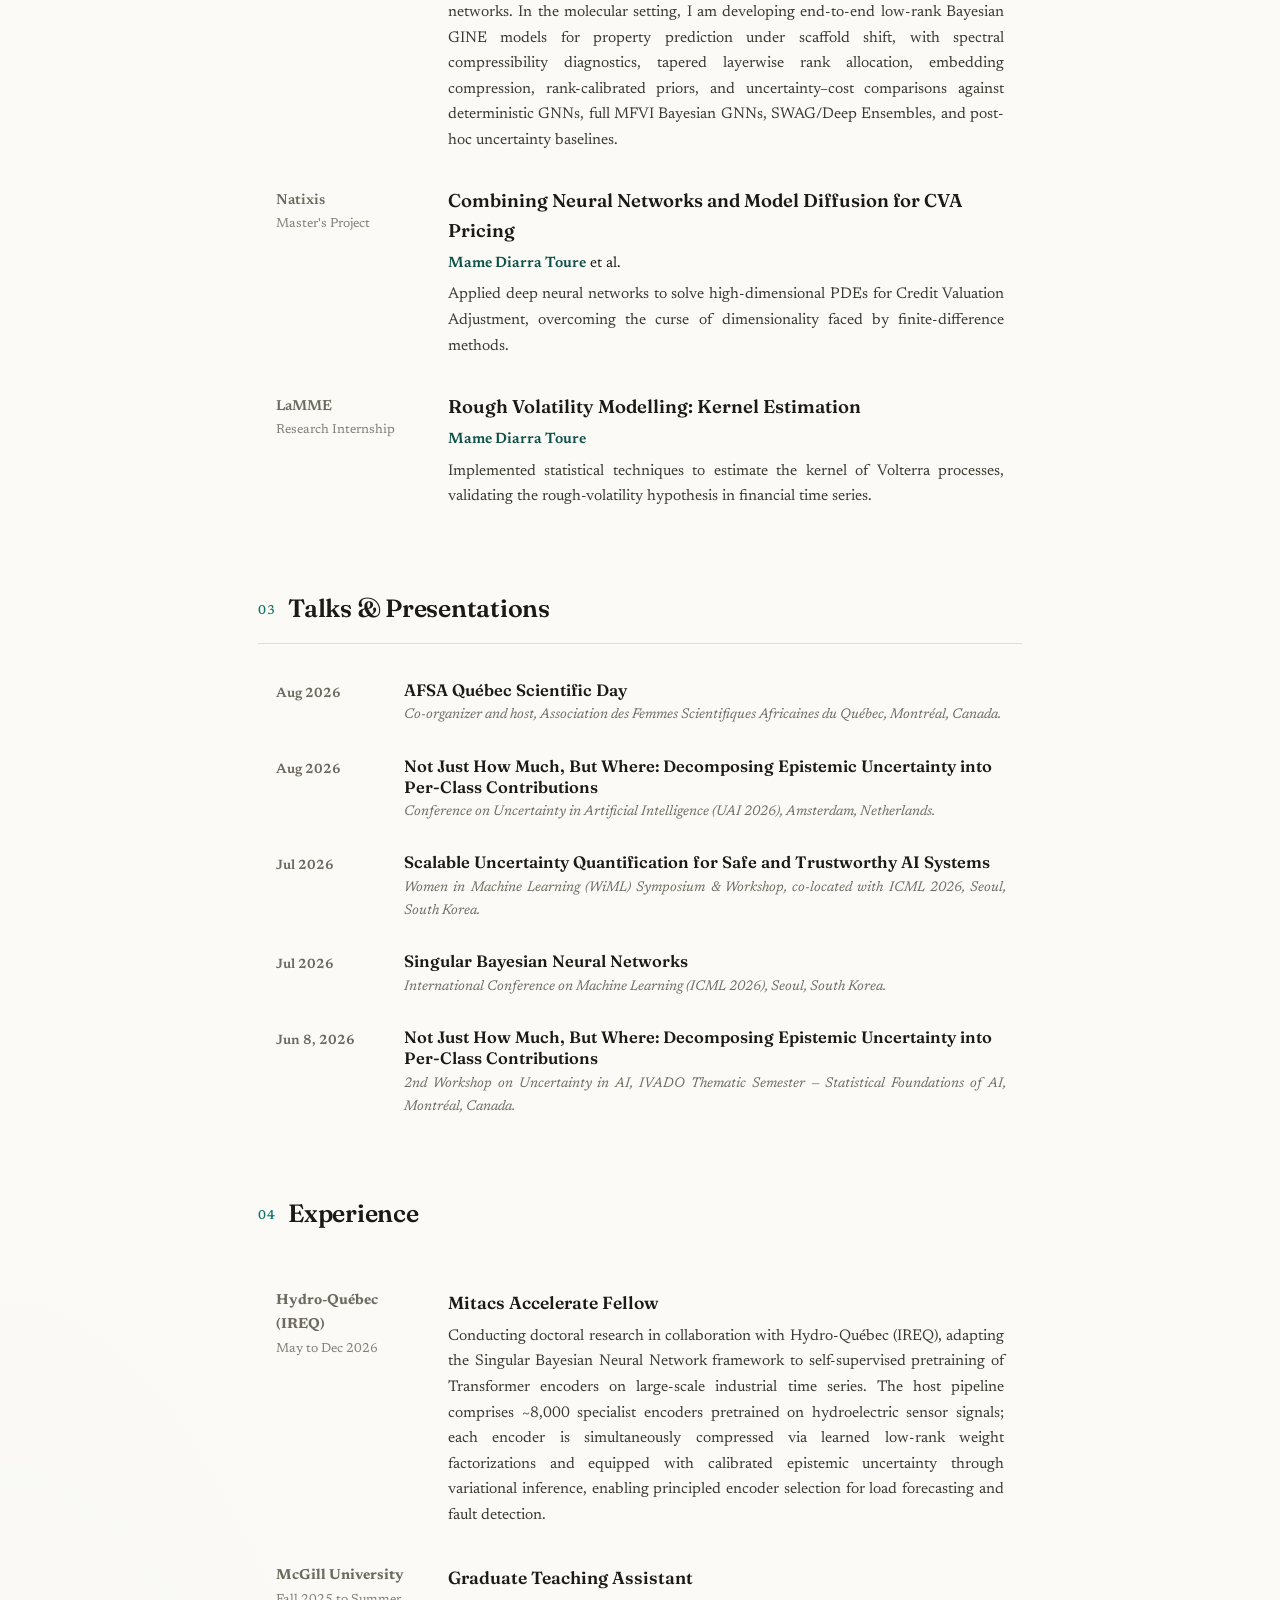
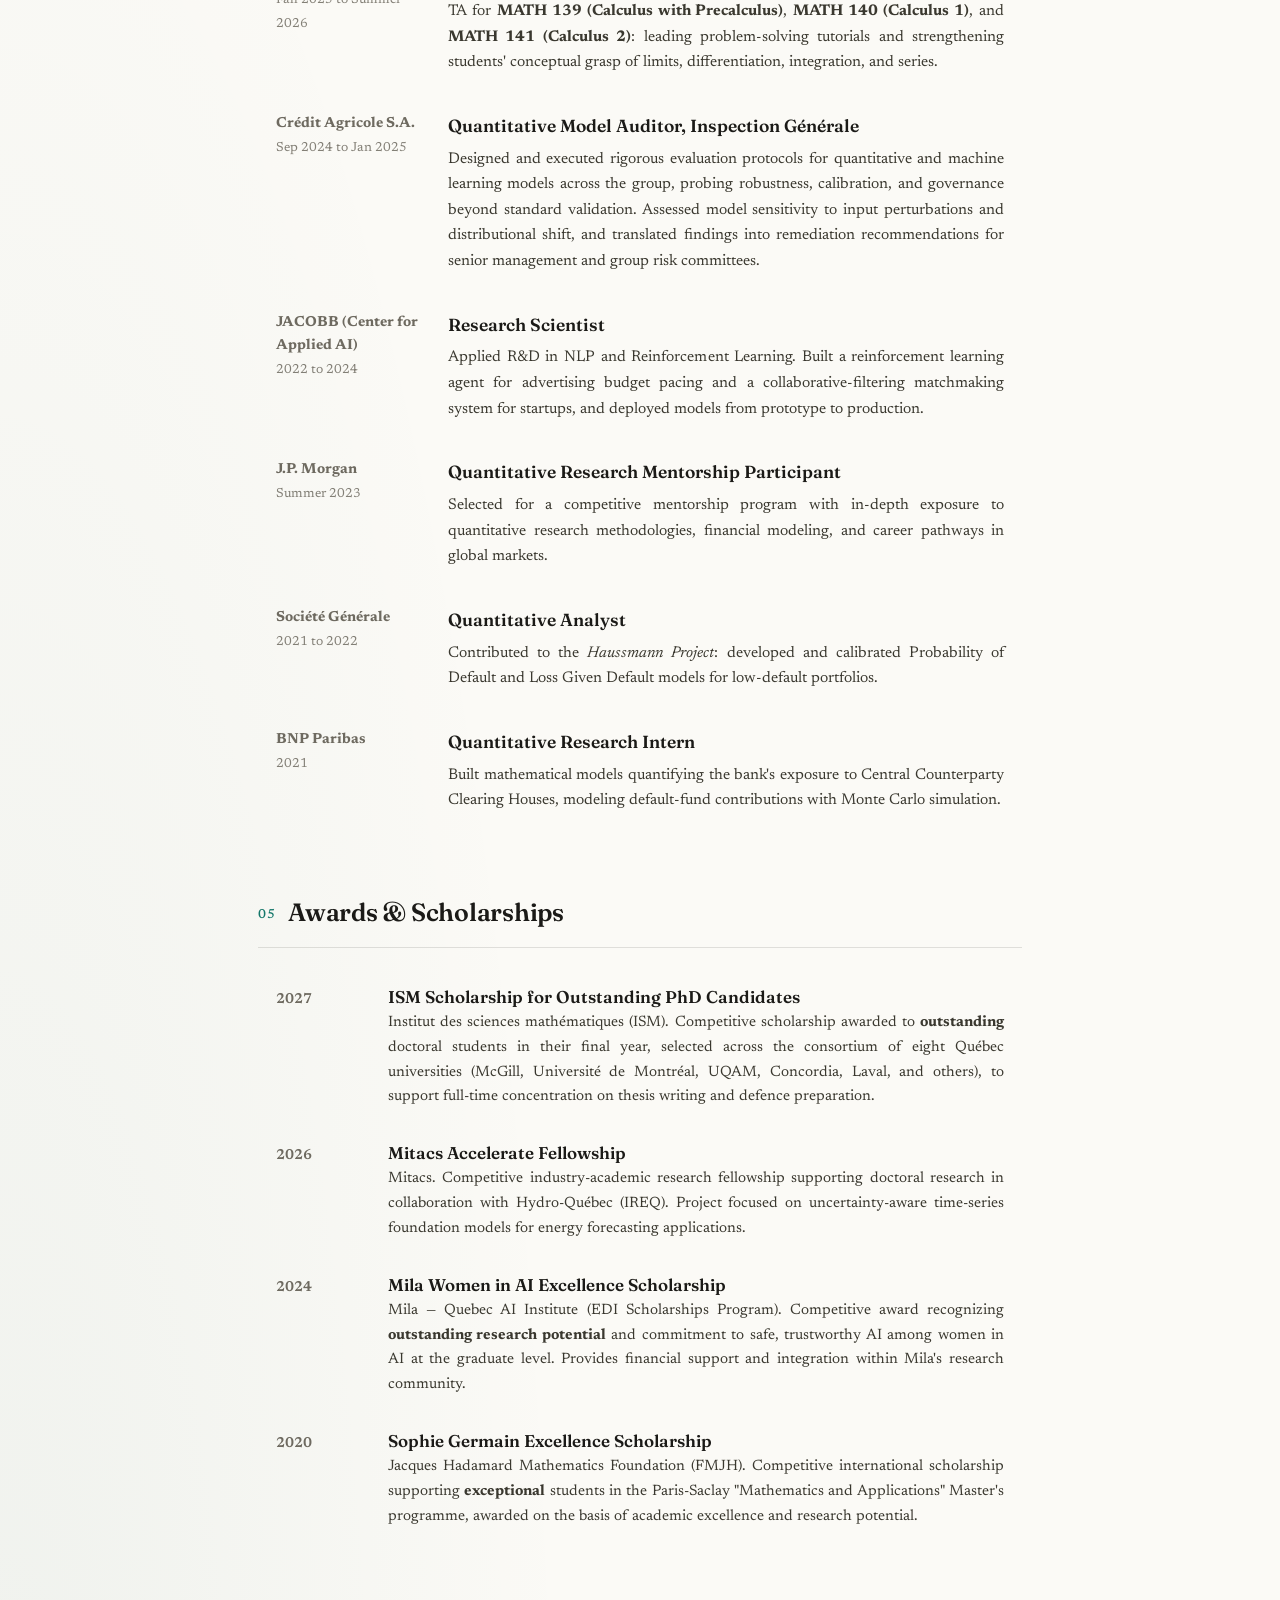
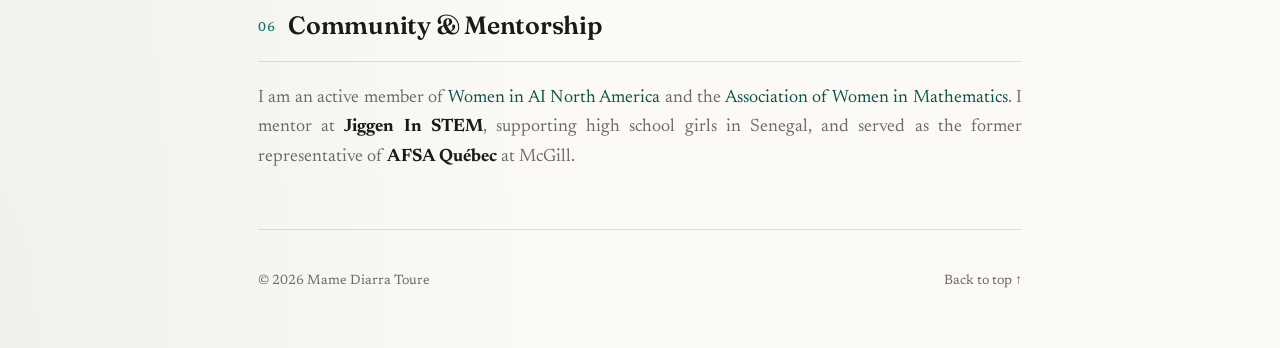
==== commit 15ec7632: "Update index.html" ====
--- a/index.html
+++ b/index.html
@@ -378,6 +378,17 @@
       <div class="rule reveal"></div>
       <ul class="news-list">
         <li class="news-item reveal">
+  <div class="news-date">Aug 20, 2026</div>
+  <div class="news-text">
+    Featured in the <strong>McGill Newsroom</strong> for our ICML 2026 research on
+    efficient, uncertainty-aware AI:
+    <a class="ulink"
+       href="https://www.mcgill.ca/newsroom/channels/news/mcgill-researchers-develop-more-efficient-way-identify-when-ai-responses-may-need-human-review-373879">
+      <em>McGill researchers develop more efficient way to identify when AI responses may need human review</em>
+    </a>.
+  </div>
+</li>
+        <li class="news-item reveal">
           <div class="news-date">Jun 2026</div>
           <div class="news-text">
             Awarded the <strong>ISM Scholarship for Outstanding PhD Candidates</strong> from the
@@ -451,6 +462,13 @@
             <a class="ulink" href="https://arxiv.org/pdf/2602.00387">PDF</a> /
             <a class="ulink" href="https://arxiv.org/abs/2602.00387">arXiv</a> /
             <a class="ulink" href="/projects/singular-bnn/">Project page</a>
+           <a class="ulink"
+
+     href="https://www.mcgill.ca/newsroom/channels/news/mcgill-researchers-develop-more-efficient-way-identify-when-ai-responses-may-need-human-review-373879">
+
+    McGill Newsroom
+
+  </a>
           </div>
           <p class="abstract">
             A low-rank variational inference framework for Bayesian neural networks that parameterizes
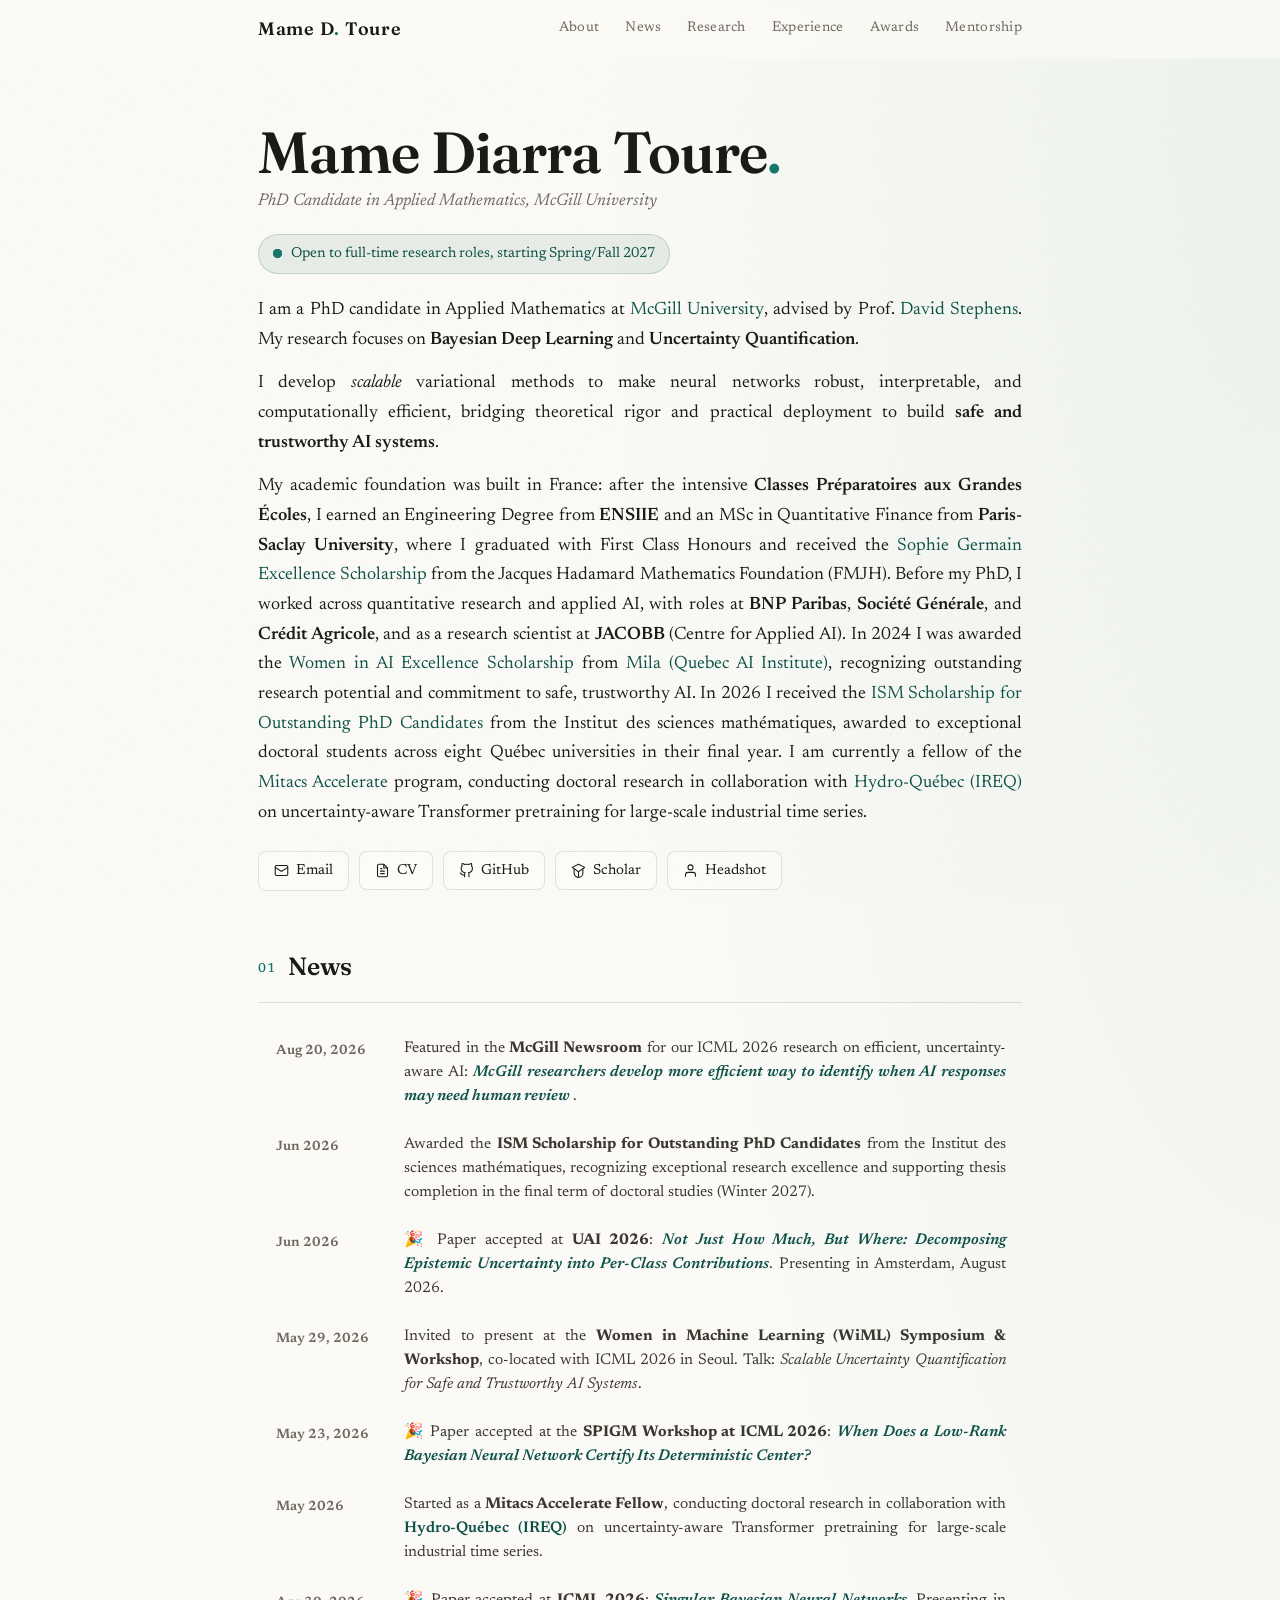
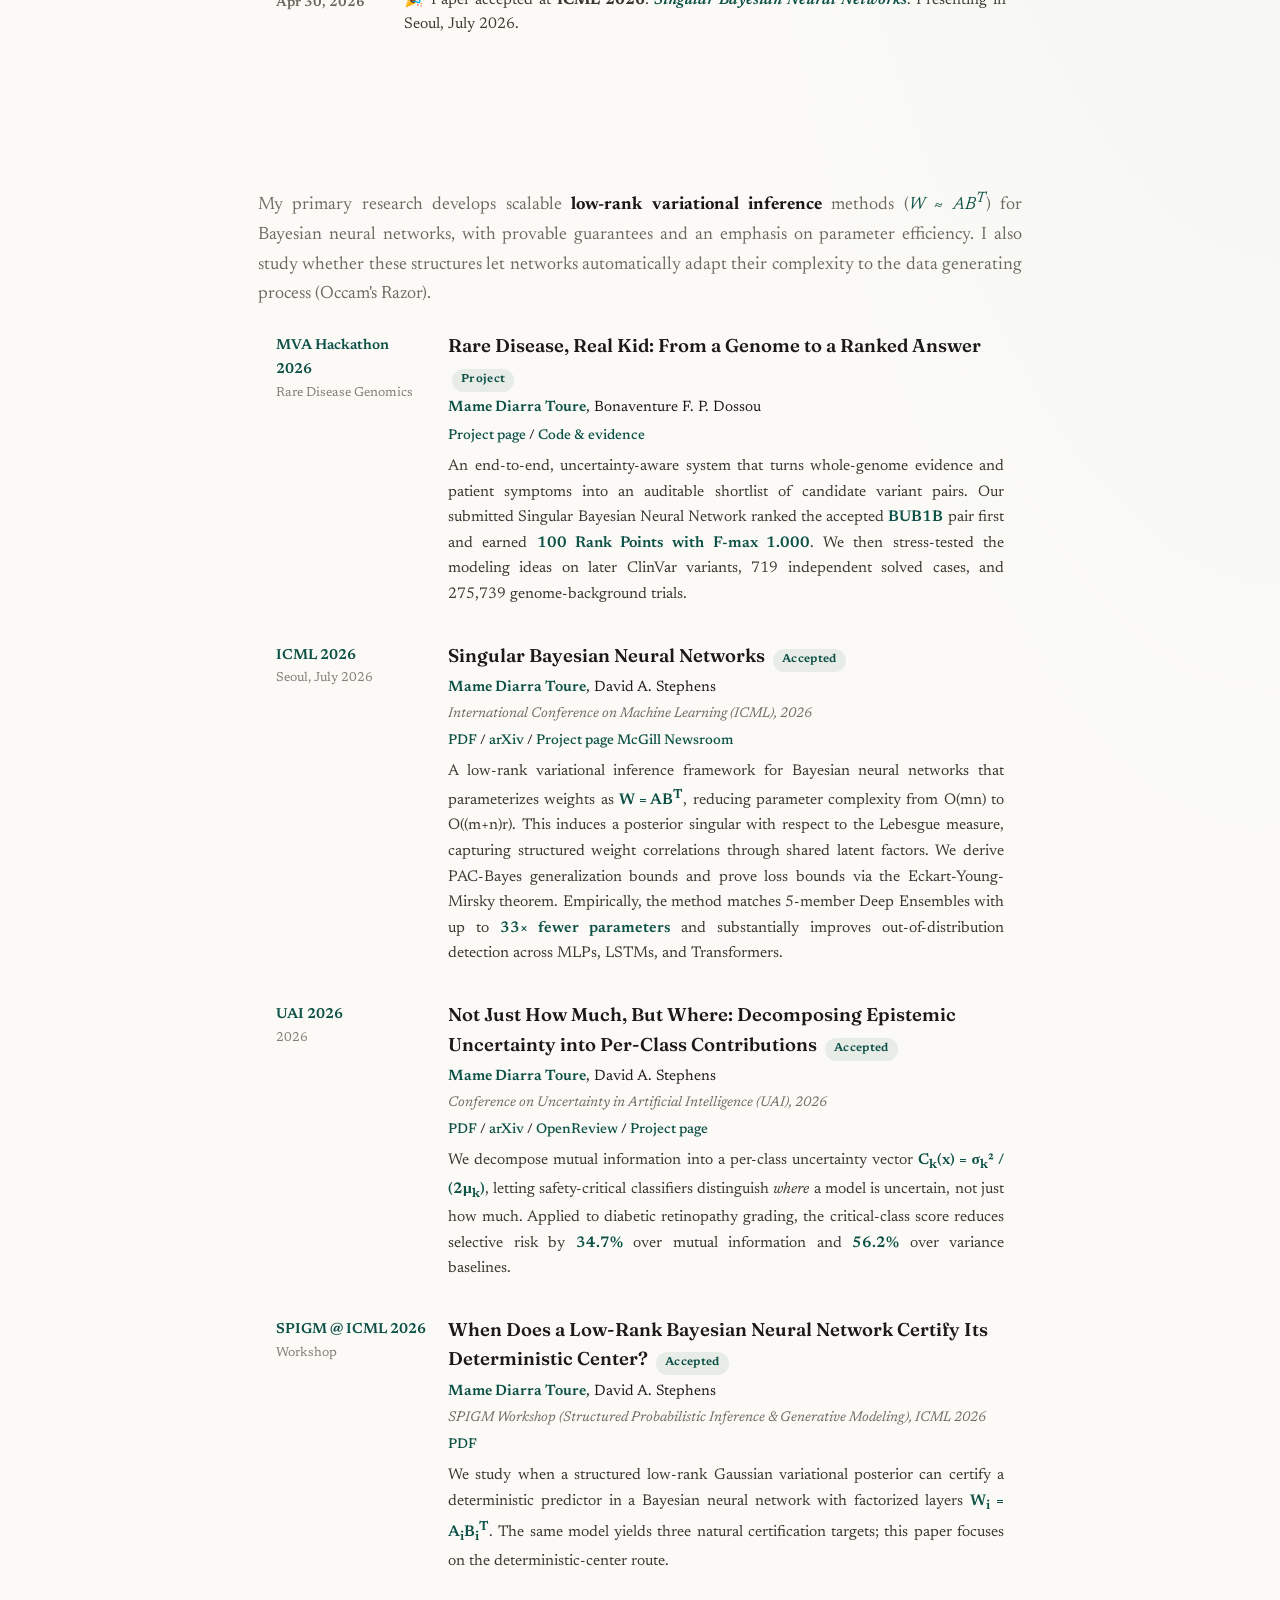
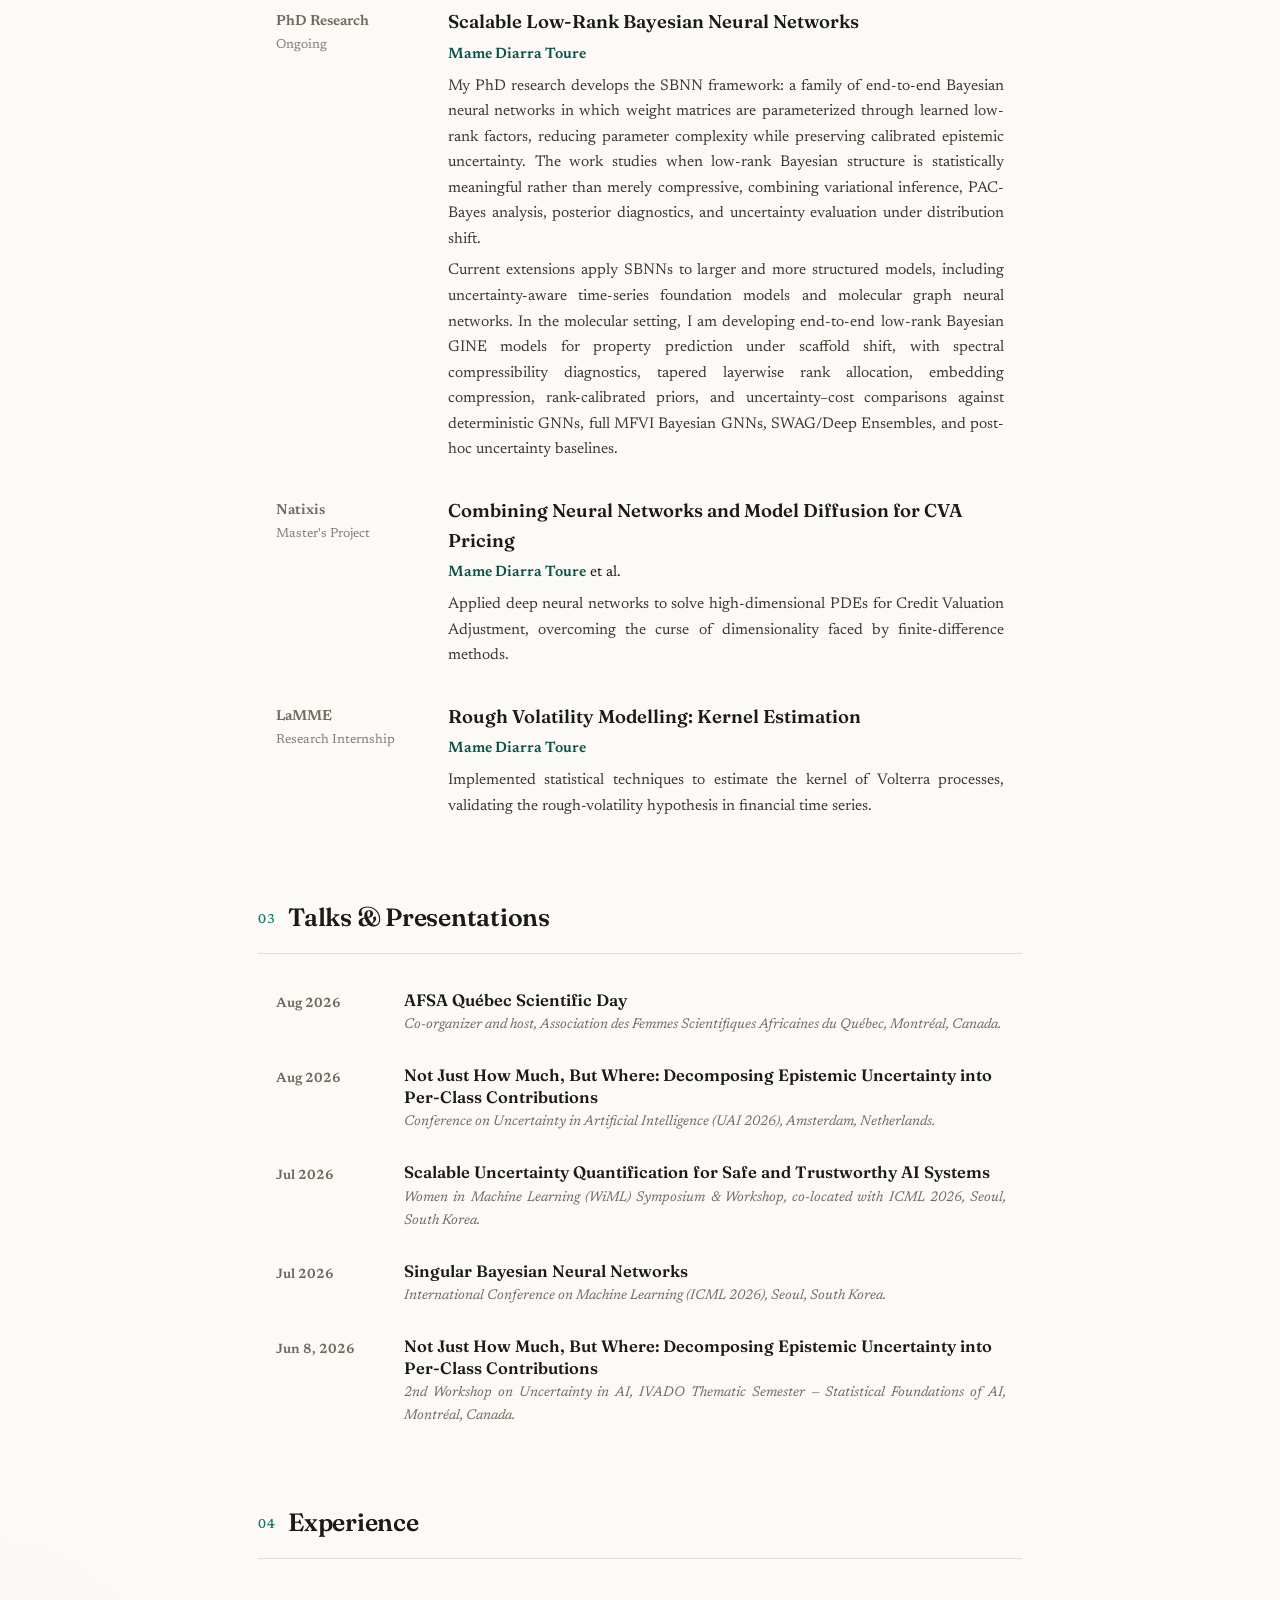
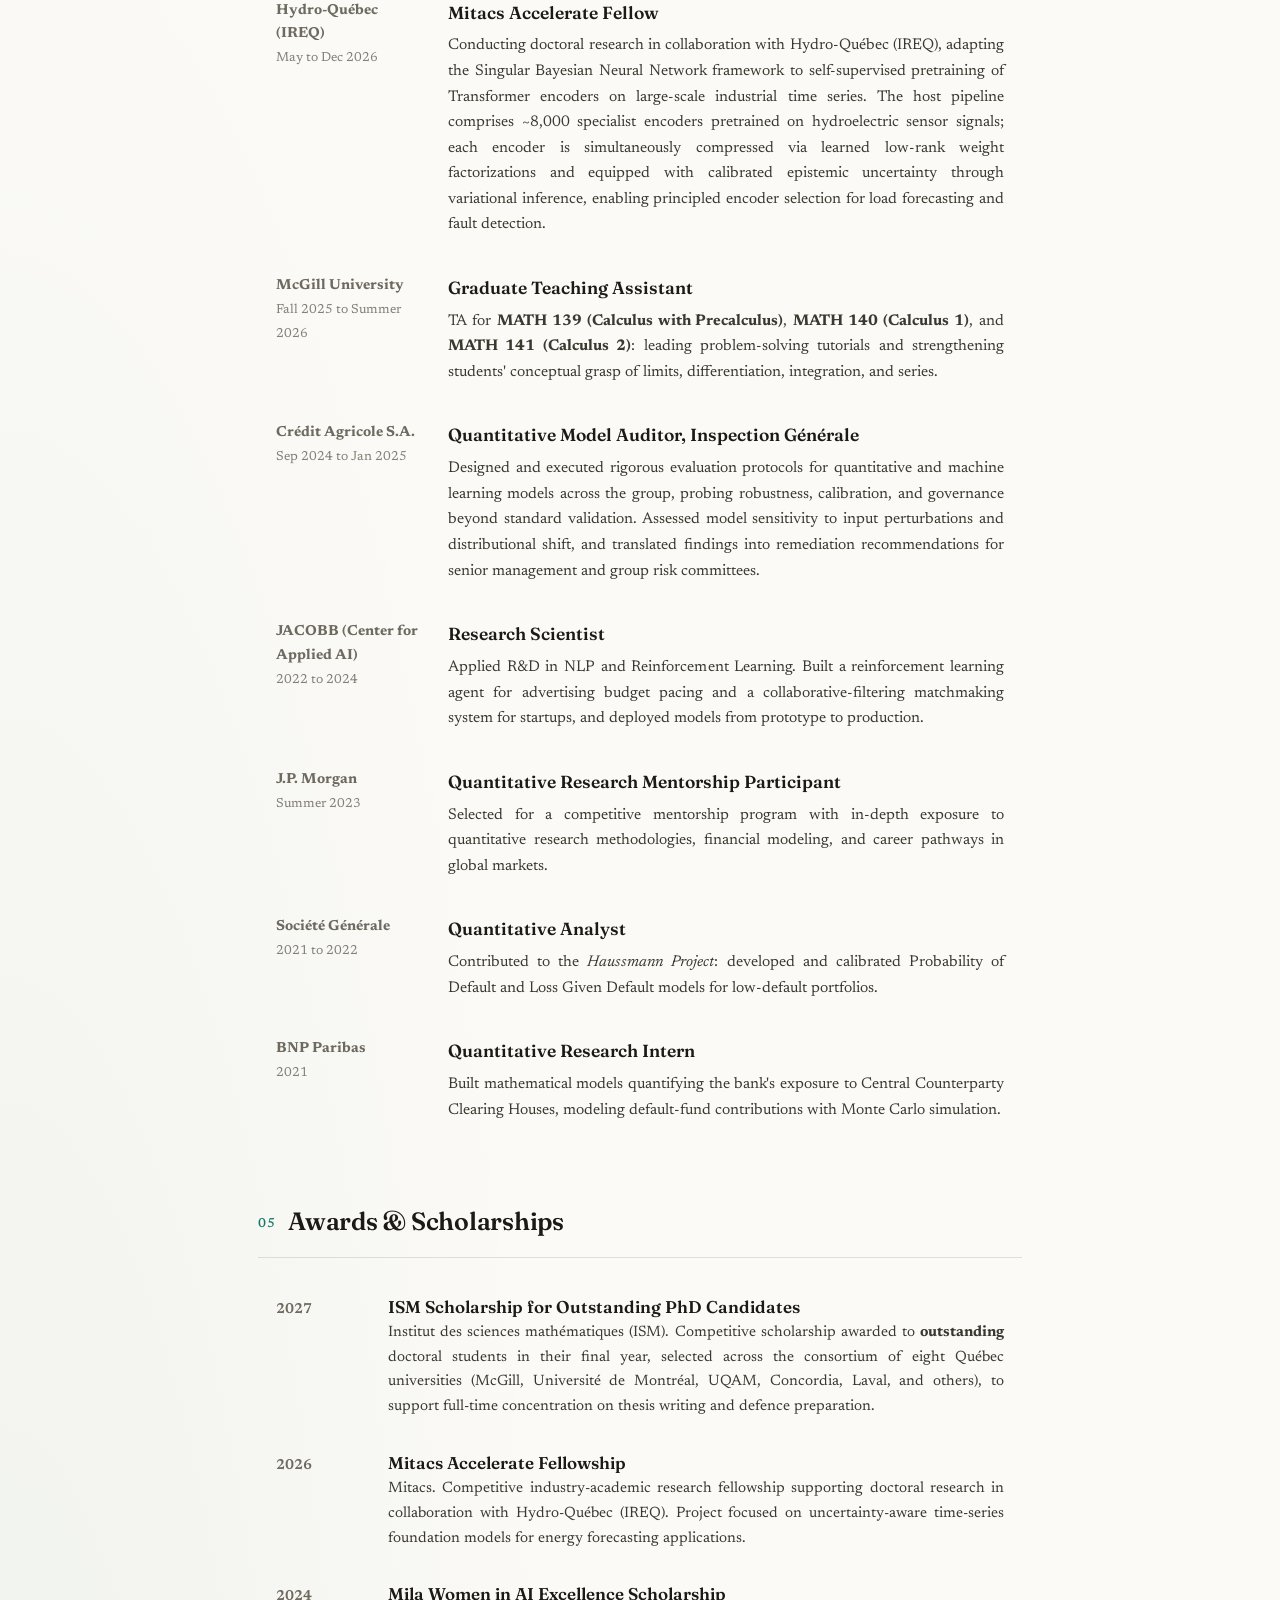
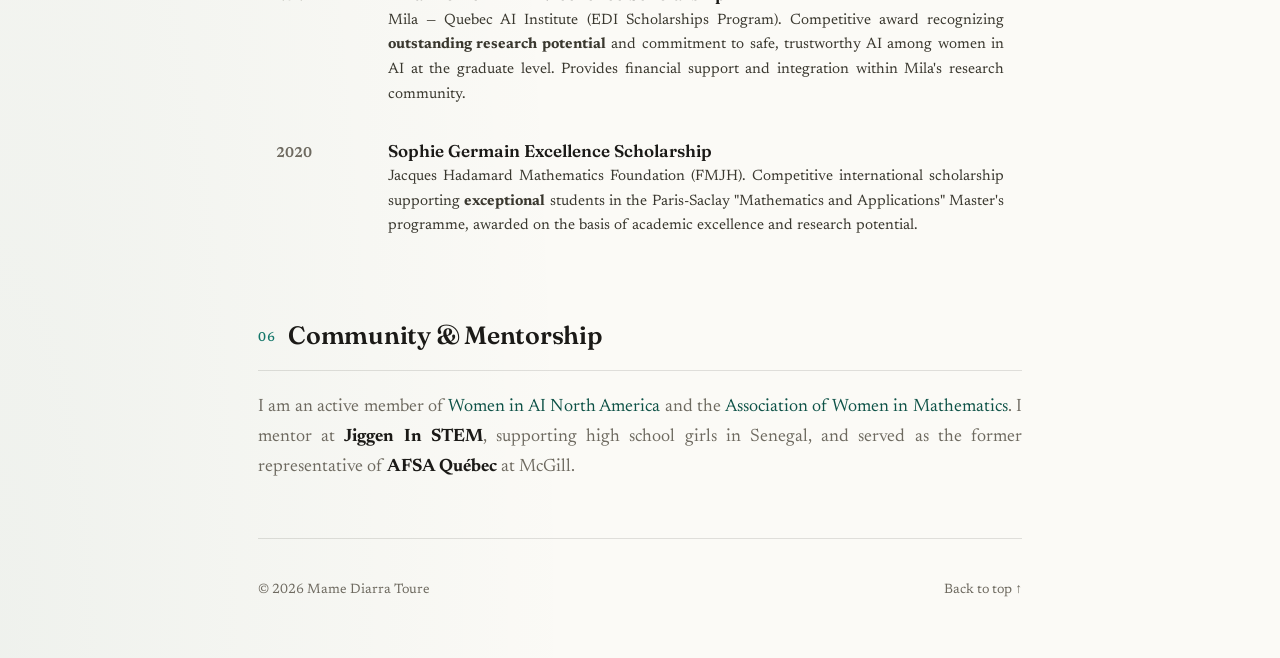
==== commit 2dba5100: "Add Rare Disease hackathon project page" ====
--- a/index.html
+++ b/index.html
@@ -450,6 +450,29 @@
 
       <div class="entry reveal">
         <div class="meta">
+          <div class="venue icml">MVA Hackathon 2026</div>
+          <div class="place">Rare Disease Genomics</div>
+        </div>
+        <div>
+          <a class="ulink" href="/projects/rare-disease-real-kid/"><span class="ptitle">Rare Disease, Real Kid: From a Genome to a Ranked Answer</span></a>
+          <span class="pill">Project</span>
+          <div class="authors"><span class="me">Mame Diarra Toure</span>, Bonaventure F. P. Dossou</div>
+          <div class="publinks">
+            <a class="ulink" href="/projects/rare-disease-real-kid/">Project page</a> /
+            <a class="ulink" href="https://github.com/arradiat/Rare-Disease--Real-Kid">Code &amp; evidence</a>
+          </div>
+          <p class="abstract">
+            An end-to-end, uncertainty-aware system that turns whole-genome evidence and patient
+            symptoms into an auditable shortlist of candidate variant pairs. Our submitted Singular
+            Bayesian Neural Network ranked the accepted <strong>BUB1B</strong> pair first and earned
+            <strong>100 Rank Points with F-max 1.000</strong>. We then stress-tested the modeling ideas
+            on later ClinVar variants, 719 independent solved cases, and 275,739 genome-background trials.
+          </p>
+        </div>
+      </div>
+
+      <div class="entry reveal">
+        <div class="meta">
           <div class="venue icml">ICML 2026</div>
           <div class="place">Seoul, July 2026</div>
         </div>
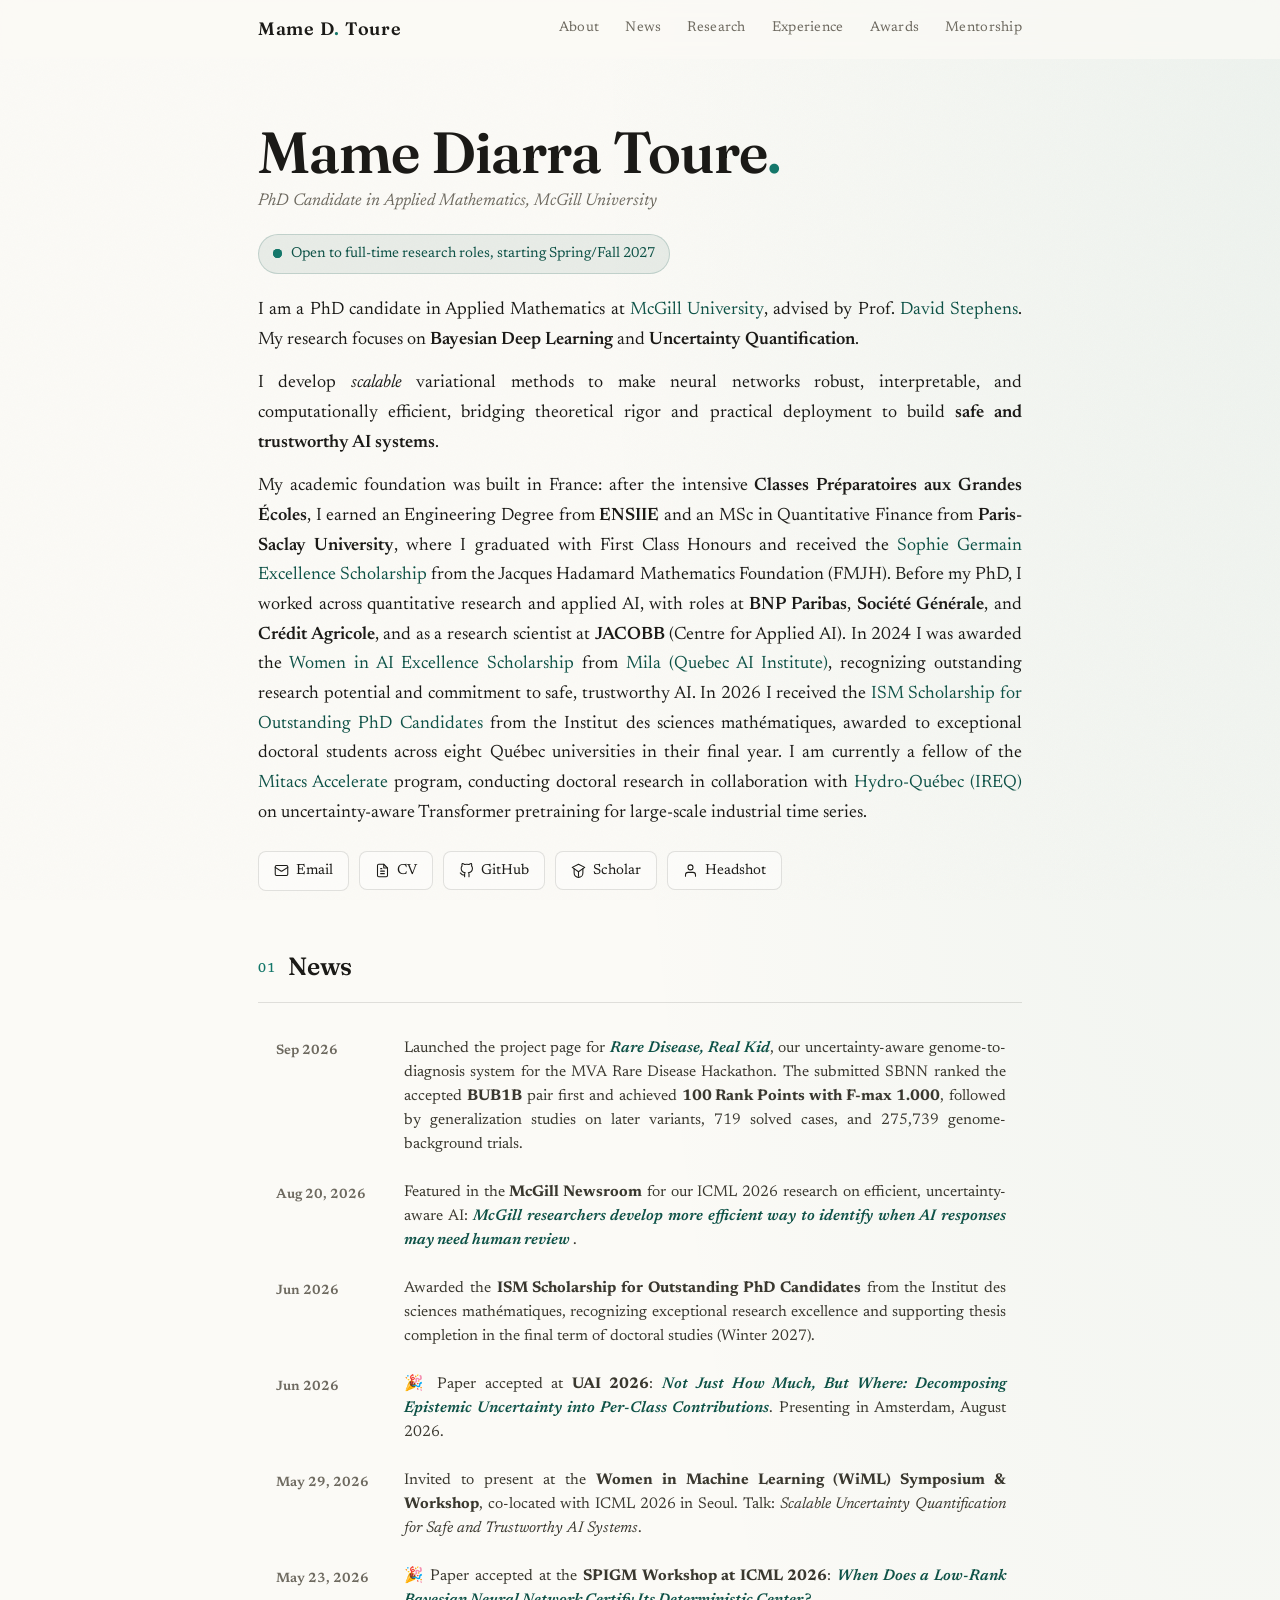
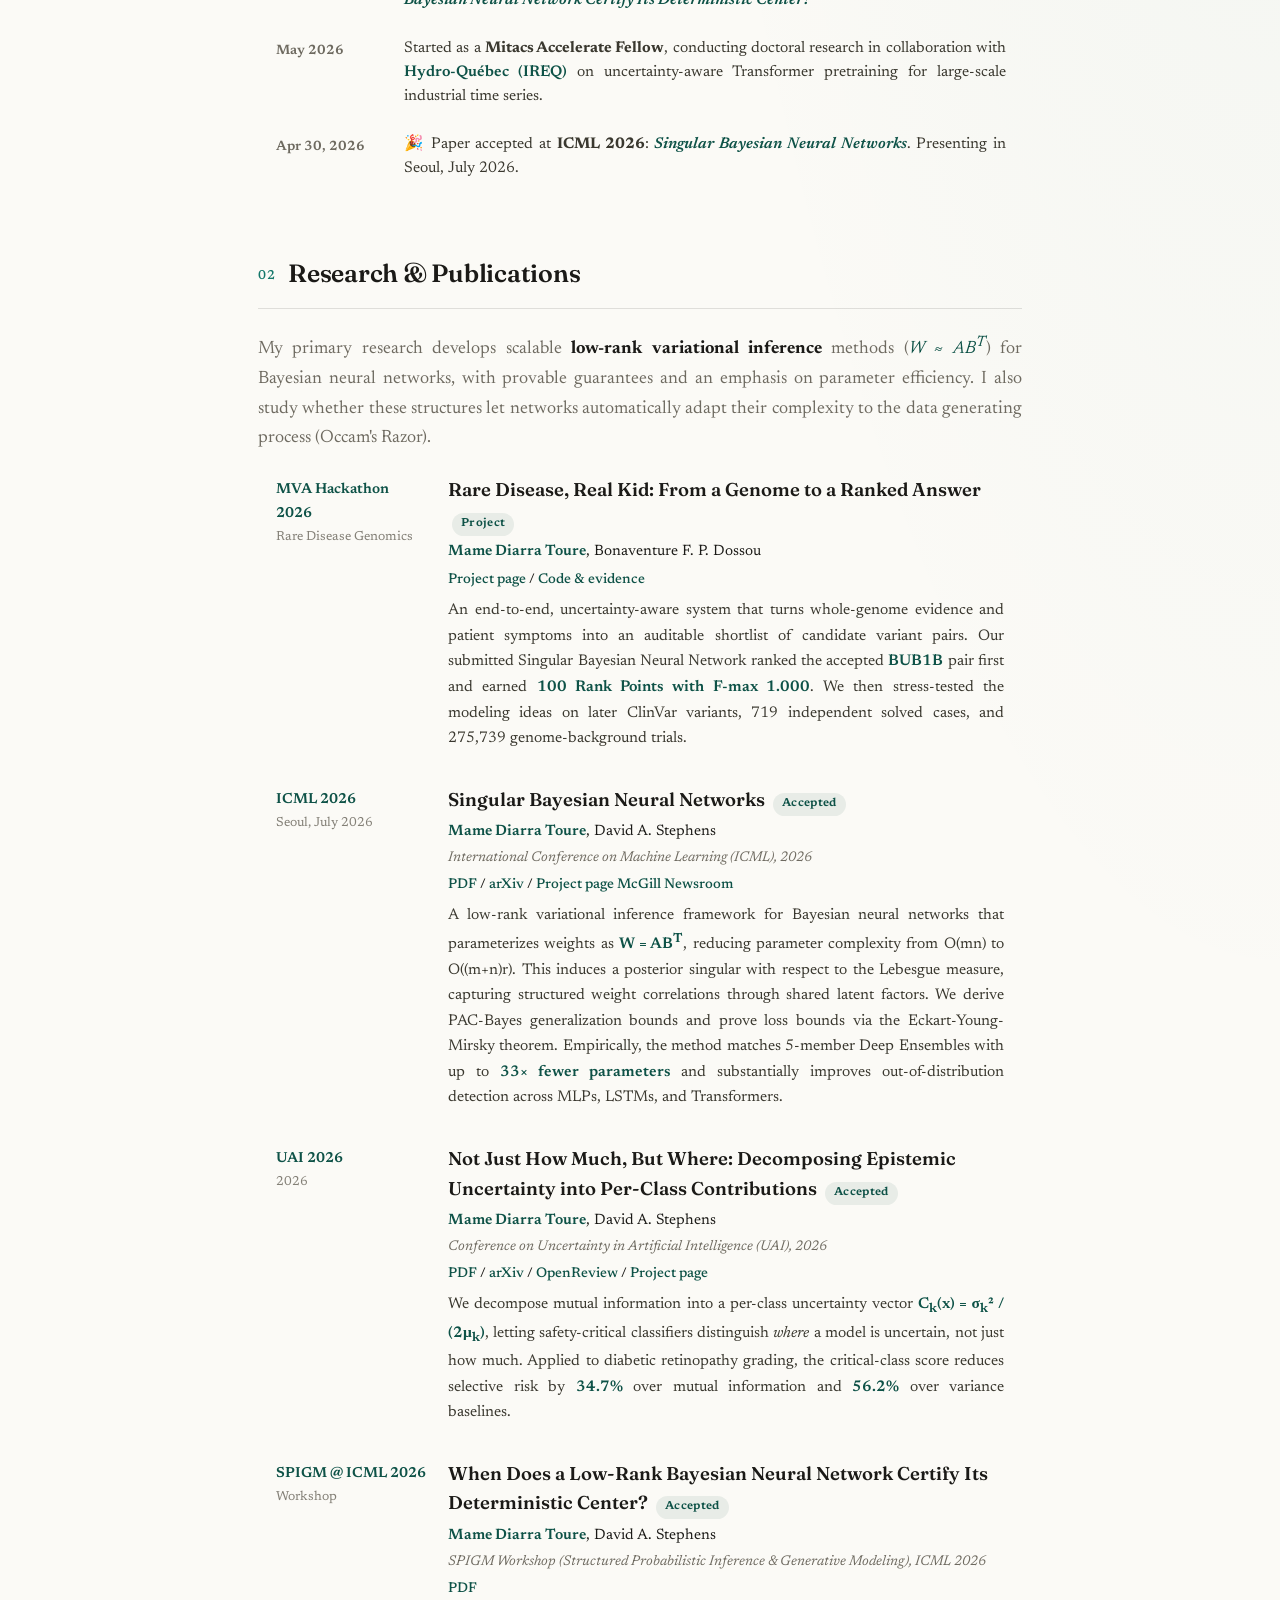
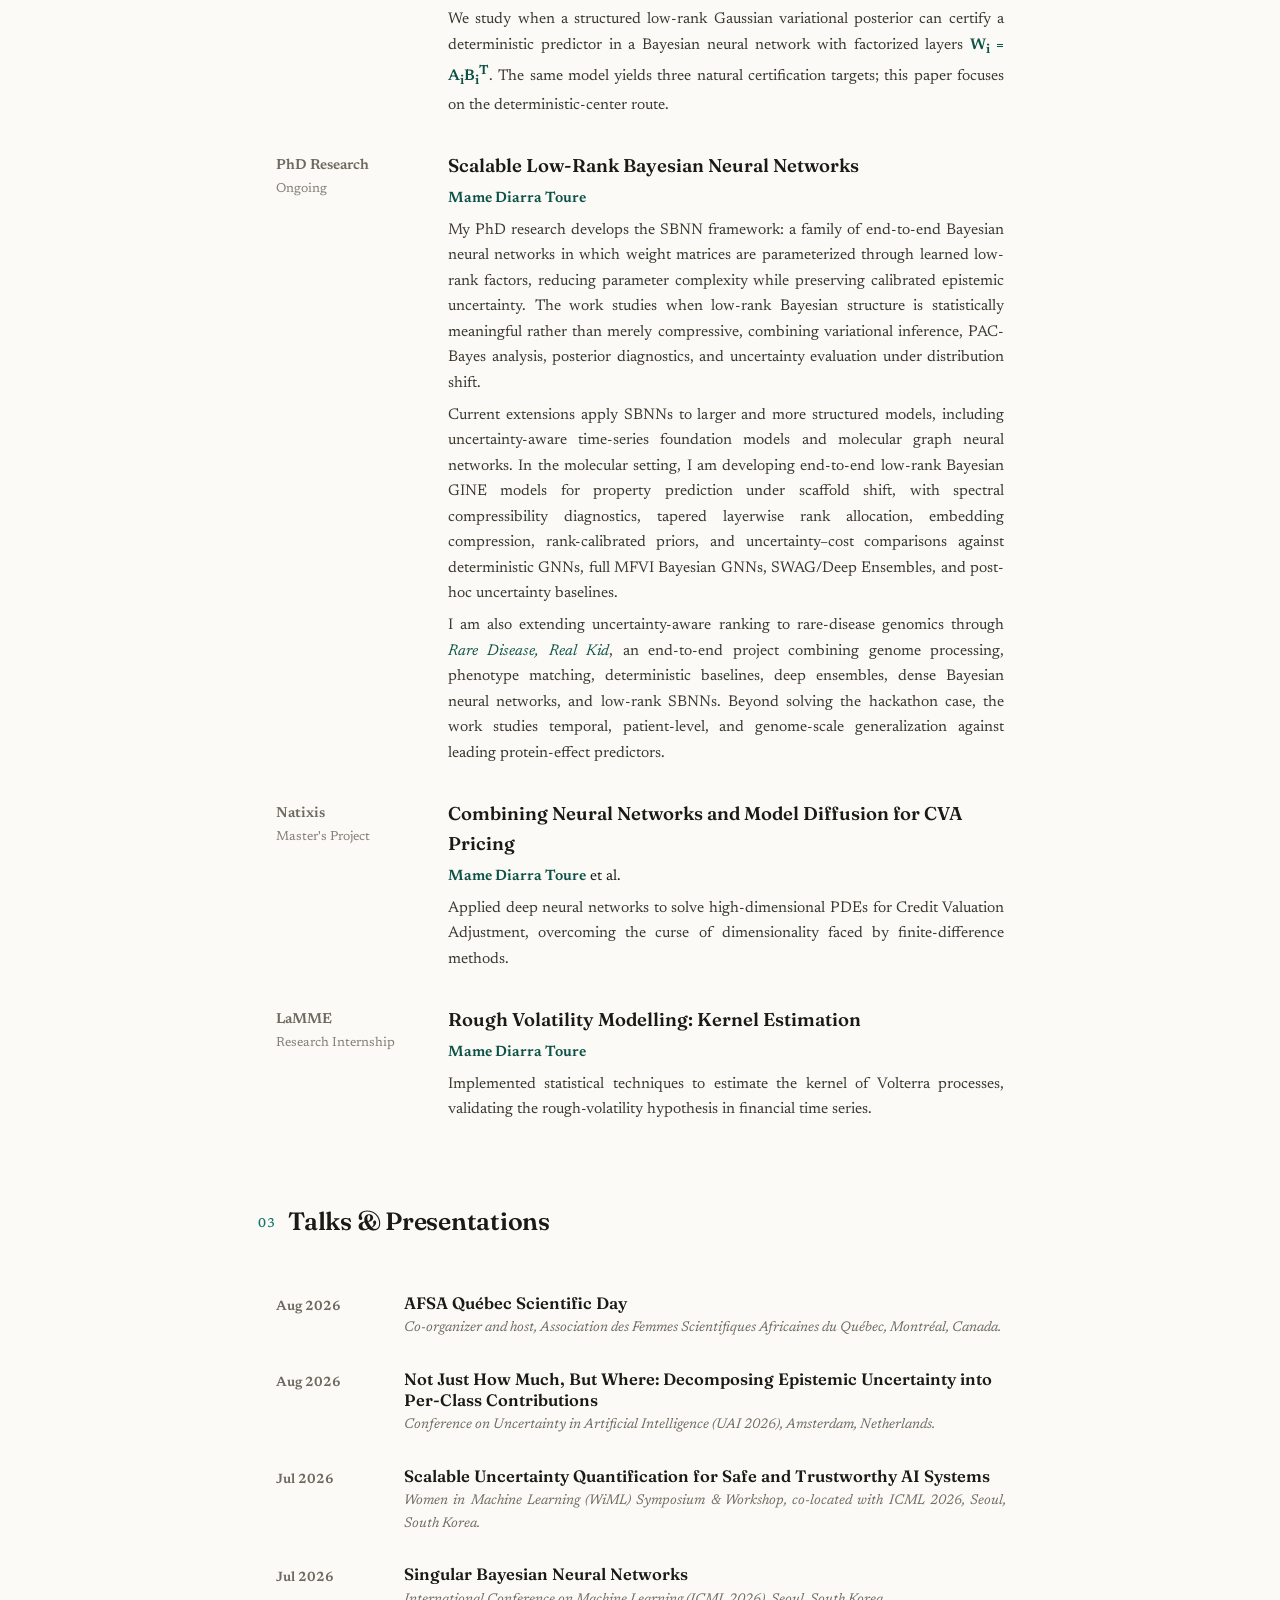
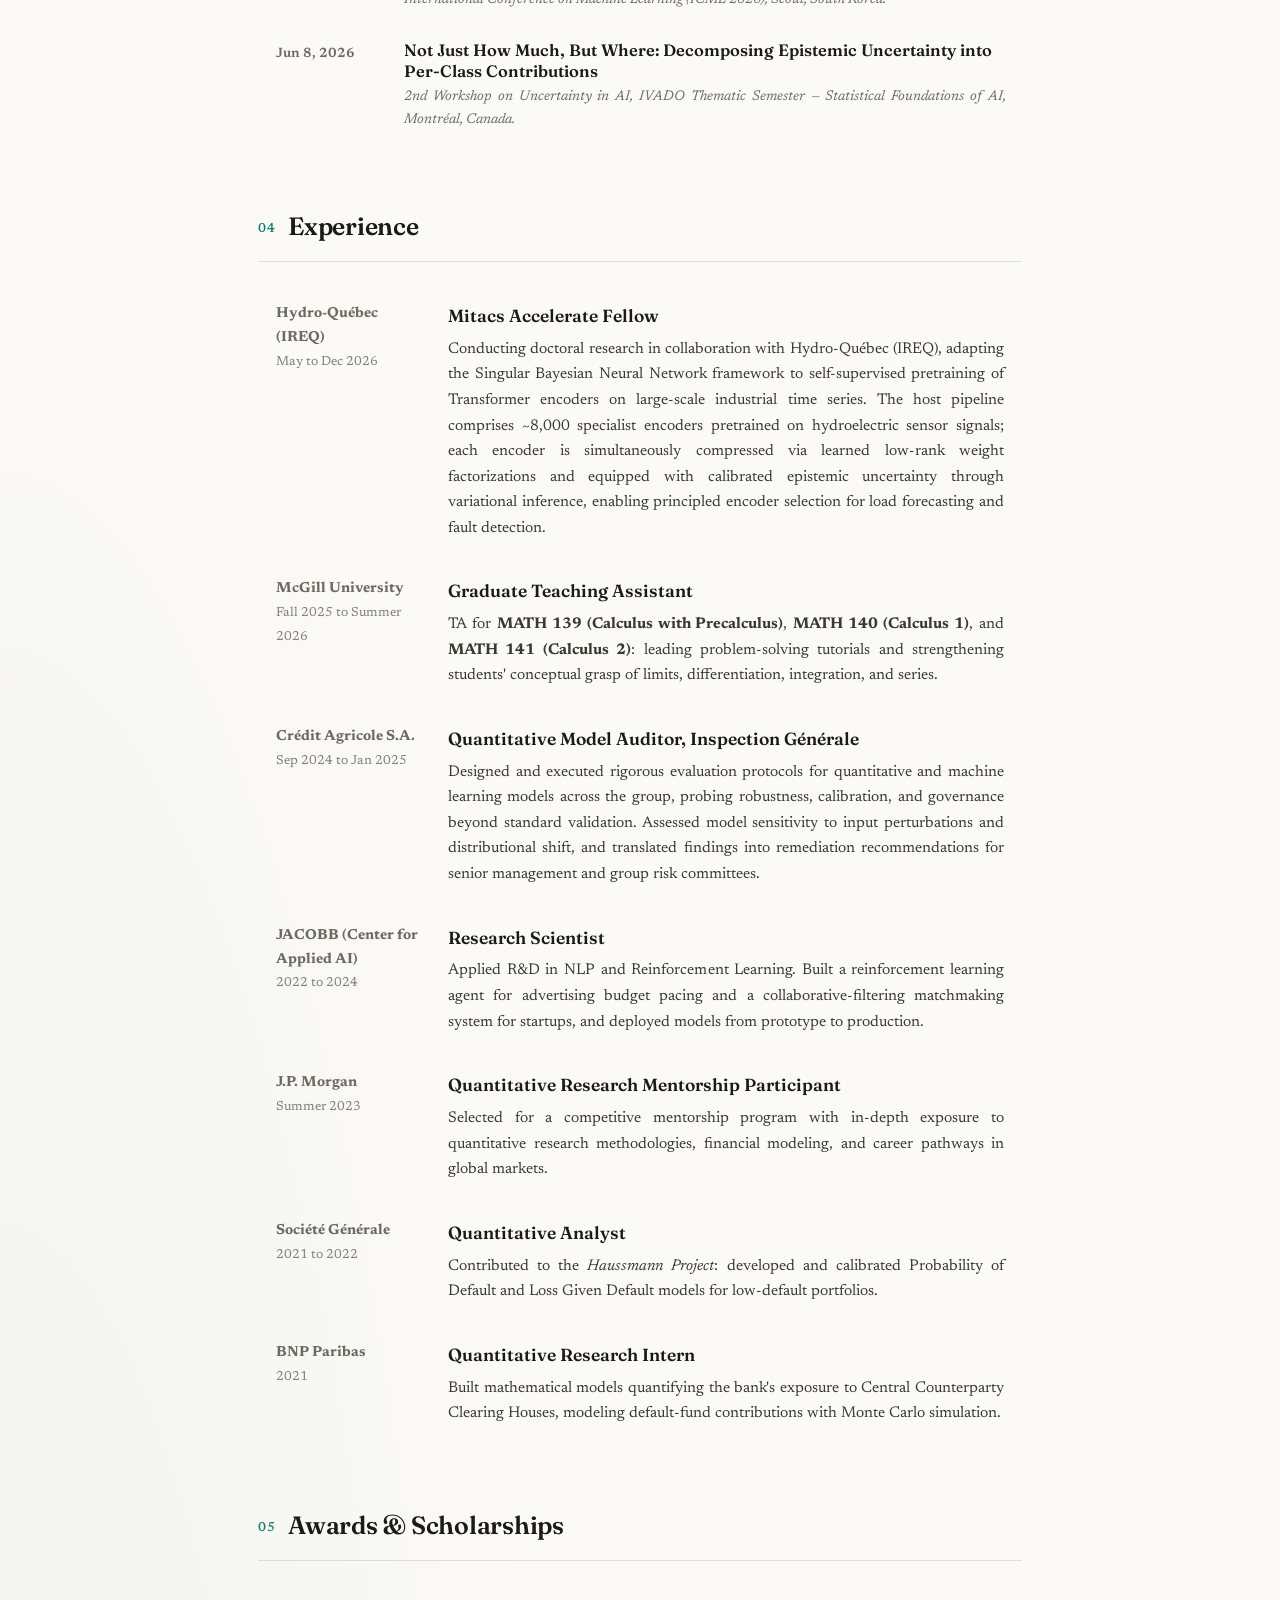
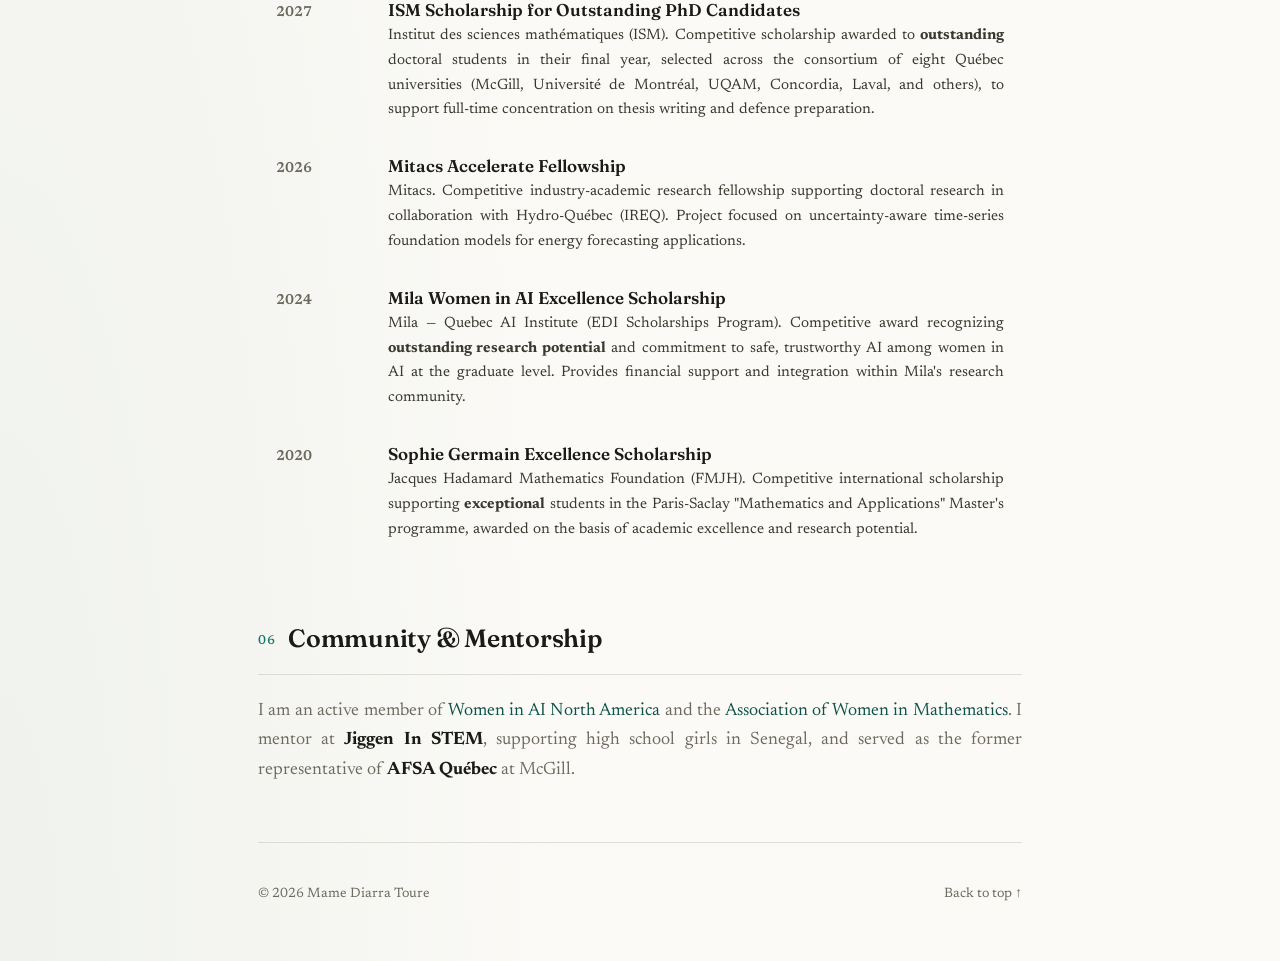
==== commit 9910f642: "Feature Rare Disease project across homepage" ====
--- a/index.html
+++ b/index.html
@@ -378,6 +378,17 @@
       <div class="rule reveal"></div>
       <ul class="news-list">
         <li class="news-item reveal">
+          <div class="news-date">Sep 2026</div>
+          <div class="news-text">
+            Launched the project page for
+            <a class="ulink" href="/projects/rare-disease-real-kid/"><em>Rare Disease, Real Kid</em></a>,
+            our uncertainty-aware genome-to-diagnosis system for the MVA Rare Disease Hackathon.
+            The submitted SBNN ranked the accepted <strong>BUB1B</strong> pair first and achieved
+            <strong>100 Rank Points with F-max 1.000</strong>, followed by generalization studies on
+            later variants, 719 solved cases, and 275,739 genome-background trials.
+          </div>
+        </li>
+        <li class="news-item reveal">
   <div class="news-date">Aug 20, 2026</div>
   <div class="news-text">
     Featured in the <strong>McGill Newsroom</strong> for our ICML 2026 research on
@@ -570,6 +581,14 @@
       tapered layerwise rank allocation, embedding compression, rank-calibrated priors, and uncertainty&ndash;cost comparisons against deterministic GNNs,
       full MFVI Bayesian GNNs, SWAG/Deep Ensembles, and post-hoc uncertainty baselines.
     </p>
+    <p class="abstract">
+      I am also extending uncertainty-aware ranking to rare-disease genomics through
+      <a class="ulink" href="/projects/rare-disease-real-kid/"><em>Rare Disease, Real Kid</em></a>,
+      an end-to-end project combining genome processing, phenotype matching, deterministic
+      baselines, deep ensembles, dense Bayesian neural networks, and low-rank SBNNs. Beyond
+      solving the hackathon case, the work studies temporal, patient-level, and genome-scale
+      generalization against leading protein-effect predictors.
+    </p>
   </div>
 </div>
 
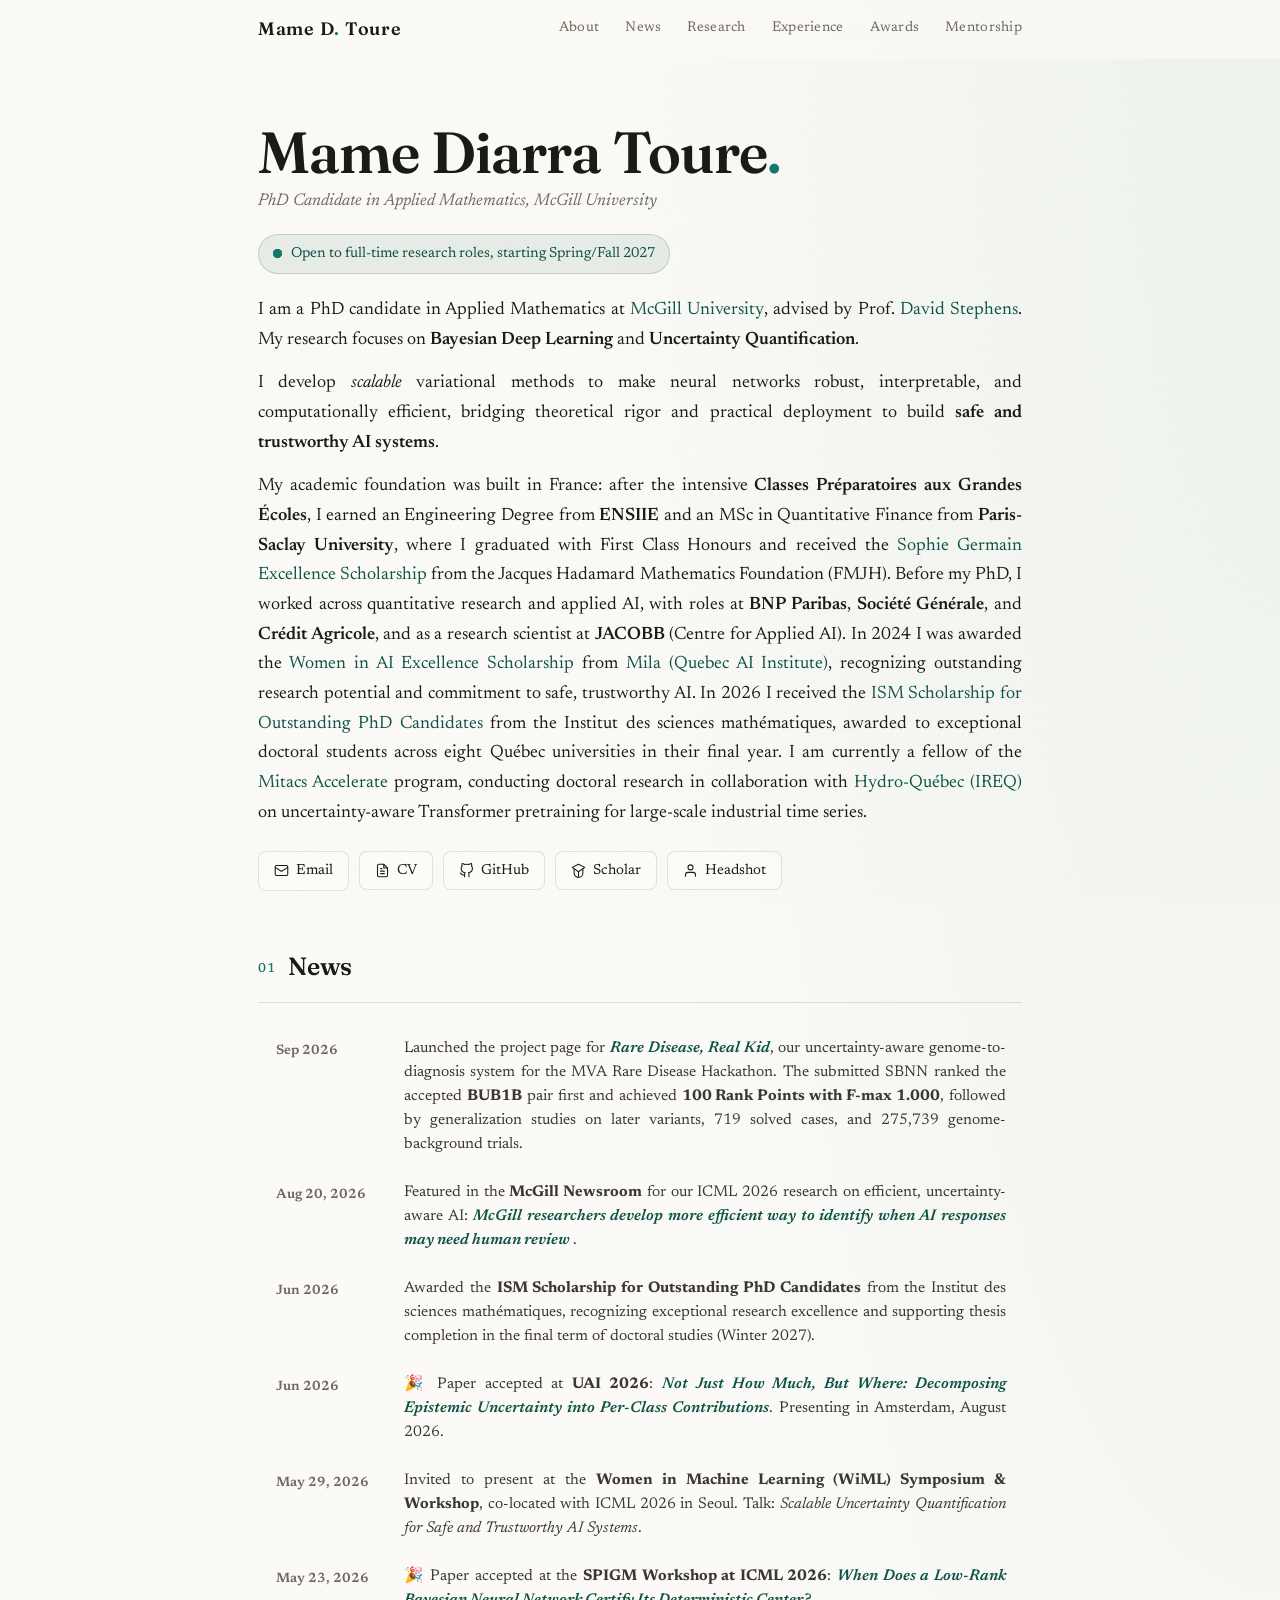
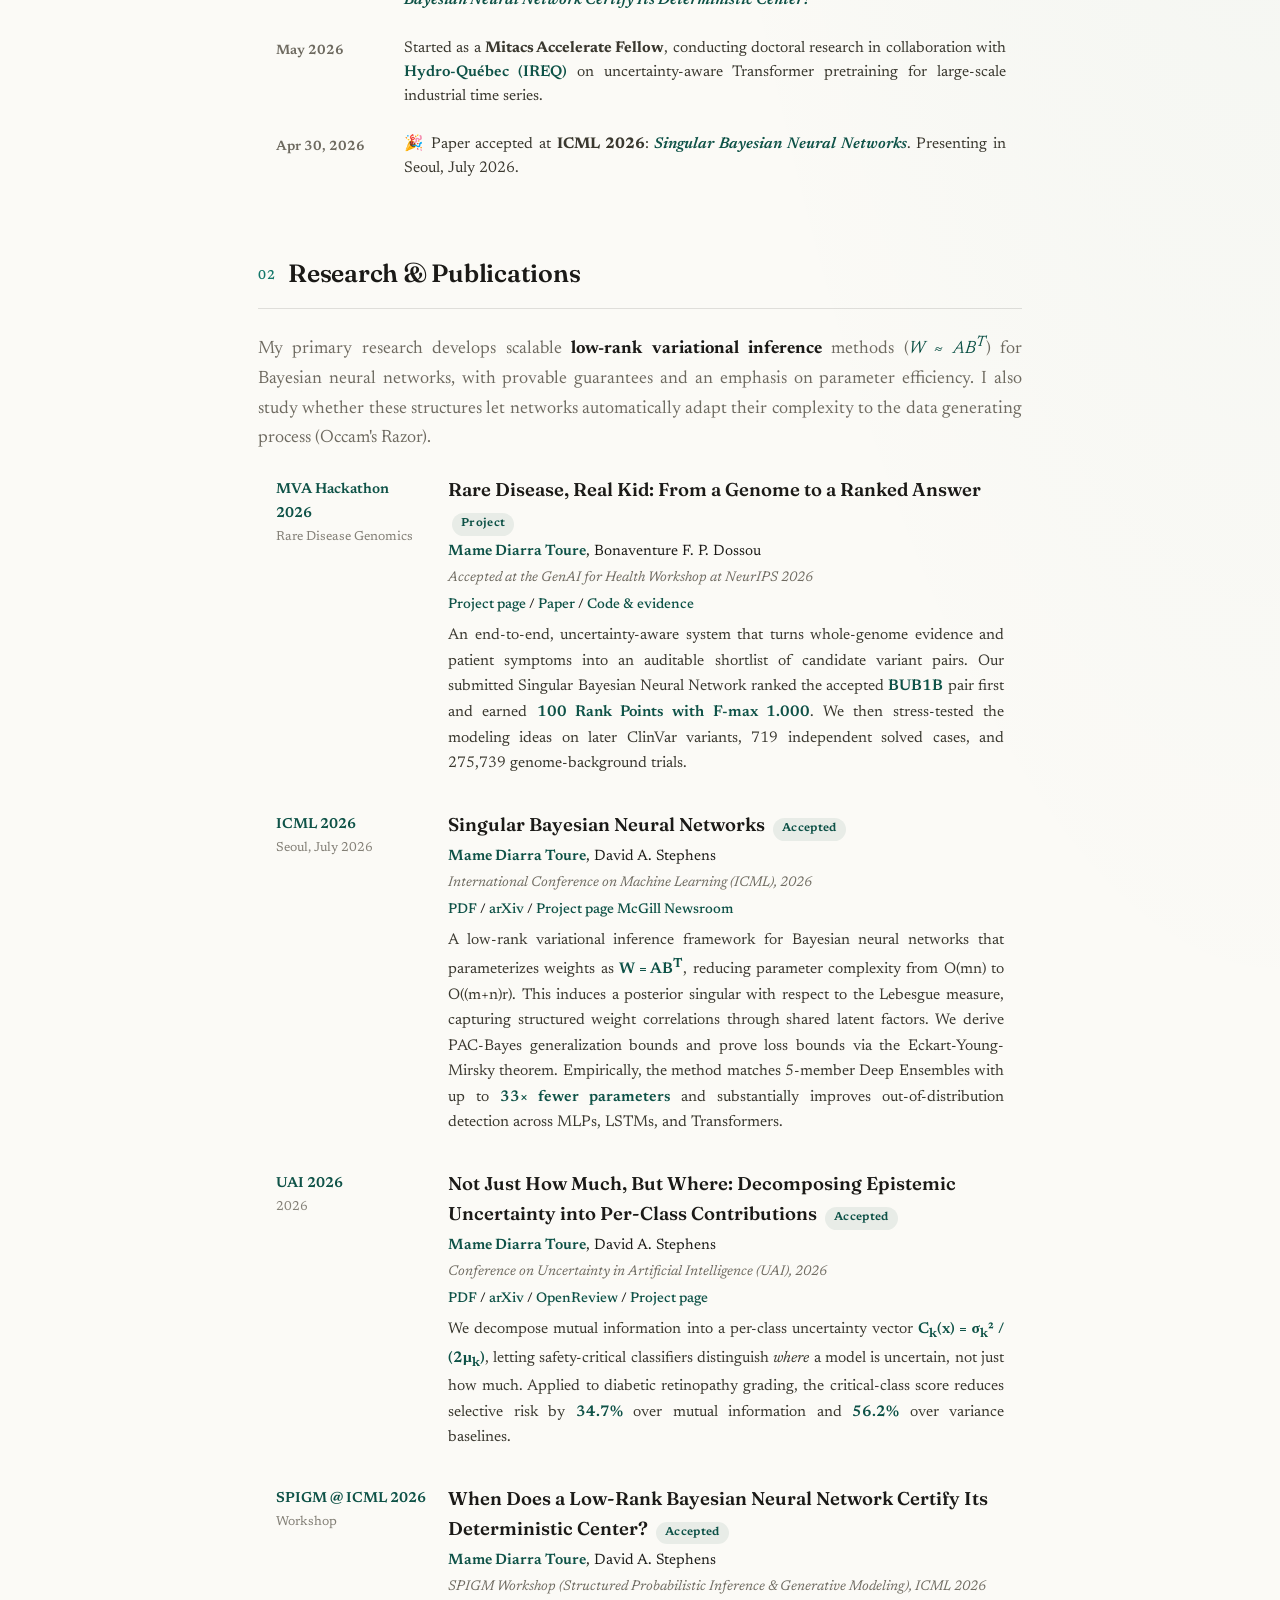
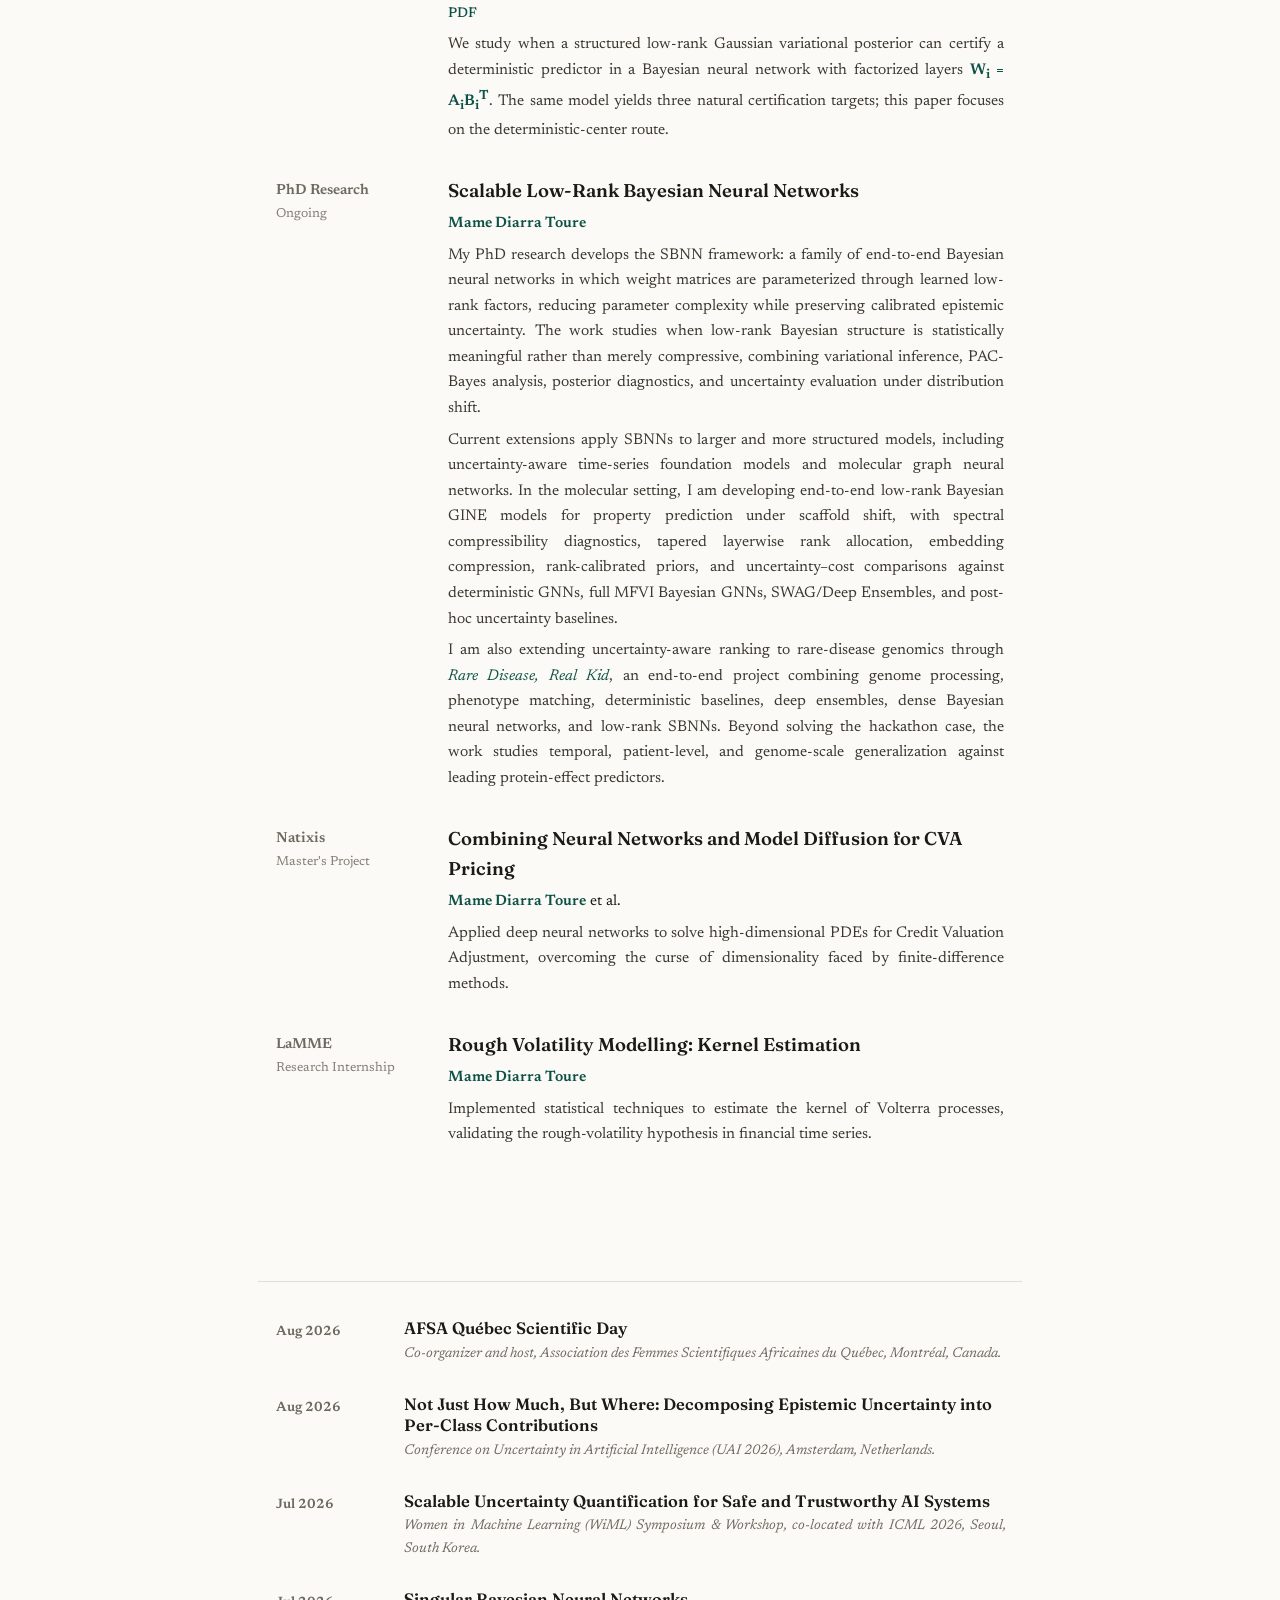
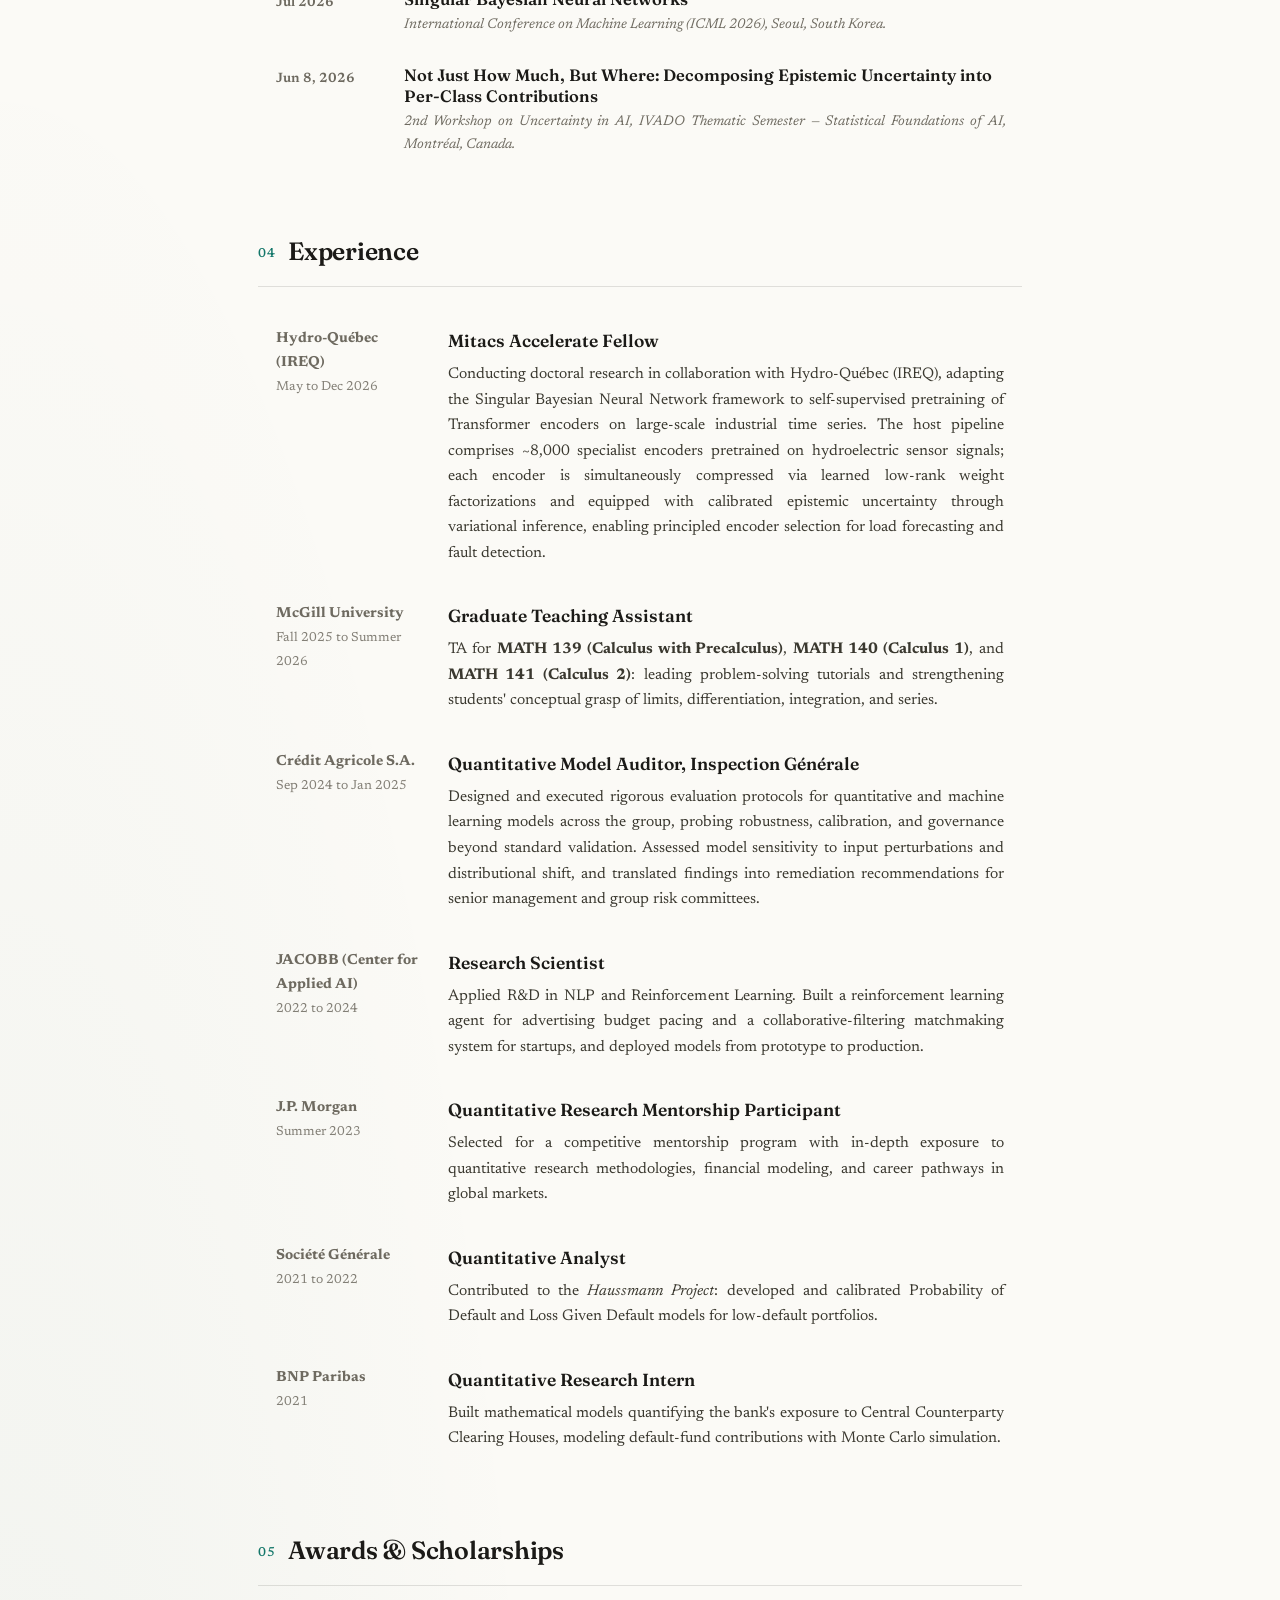
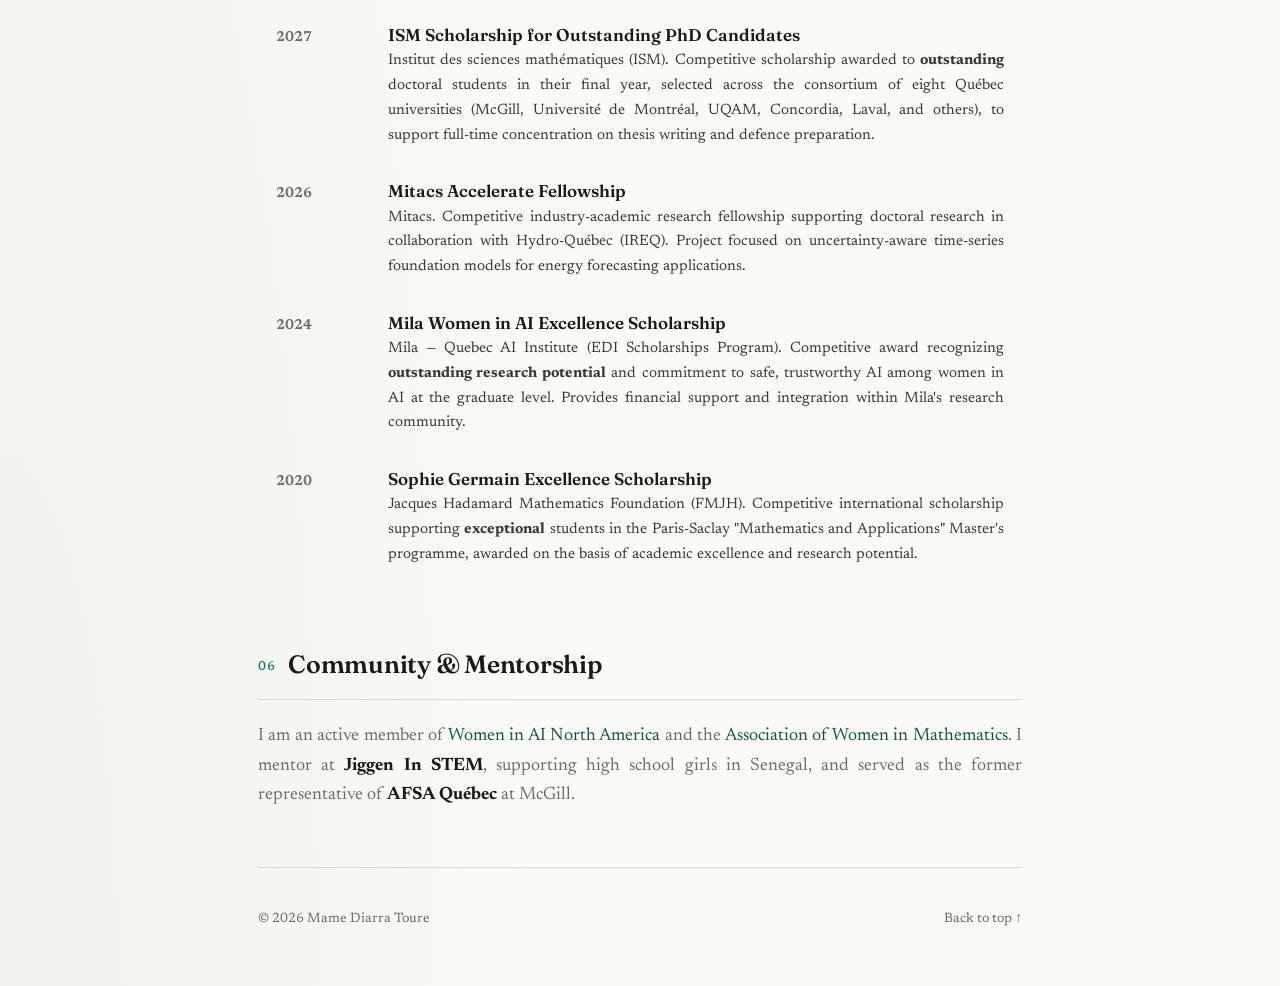
==== commit ccd22dc4: "Add NeurIPS workshop acceptance" ====
--- a/index.html
+++ b/index.html
@@ -468,8 +468,10 @@
           <a class="ulink" href="/projects/rare-disease-real-kid/"><span class="ptitle">Rare Disease, Real Kid: From a Genome to a Ranked Answer</span></a>
           <span class="pill">Project</span>
           <div class="authors"><span class="me">Mame Diarra Toure</span>, Bonaventure F. P. Dossou</div>
+          <div class="pubmeta">Accepted at the GenAI for Health Workshop at NeurIPS 2026</div>
           <div class="publinks">
             <a class="ulink" href="/projects/rare-disease-real-kid/">Project page</a> /
+            <a class="ulink" href="/projects/rare-disease-real-kid/assets/evaluating-ranking-layer-rare-disease.pdf">Paper</a> /
             <a class="ulink" href="https://github.com/arradiat/Rare-Disease--Real-Kid">Code &amp; evidence</a>
           </div>
           <p class="abstract">
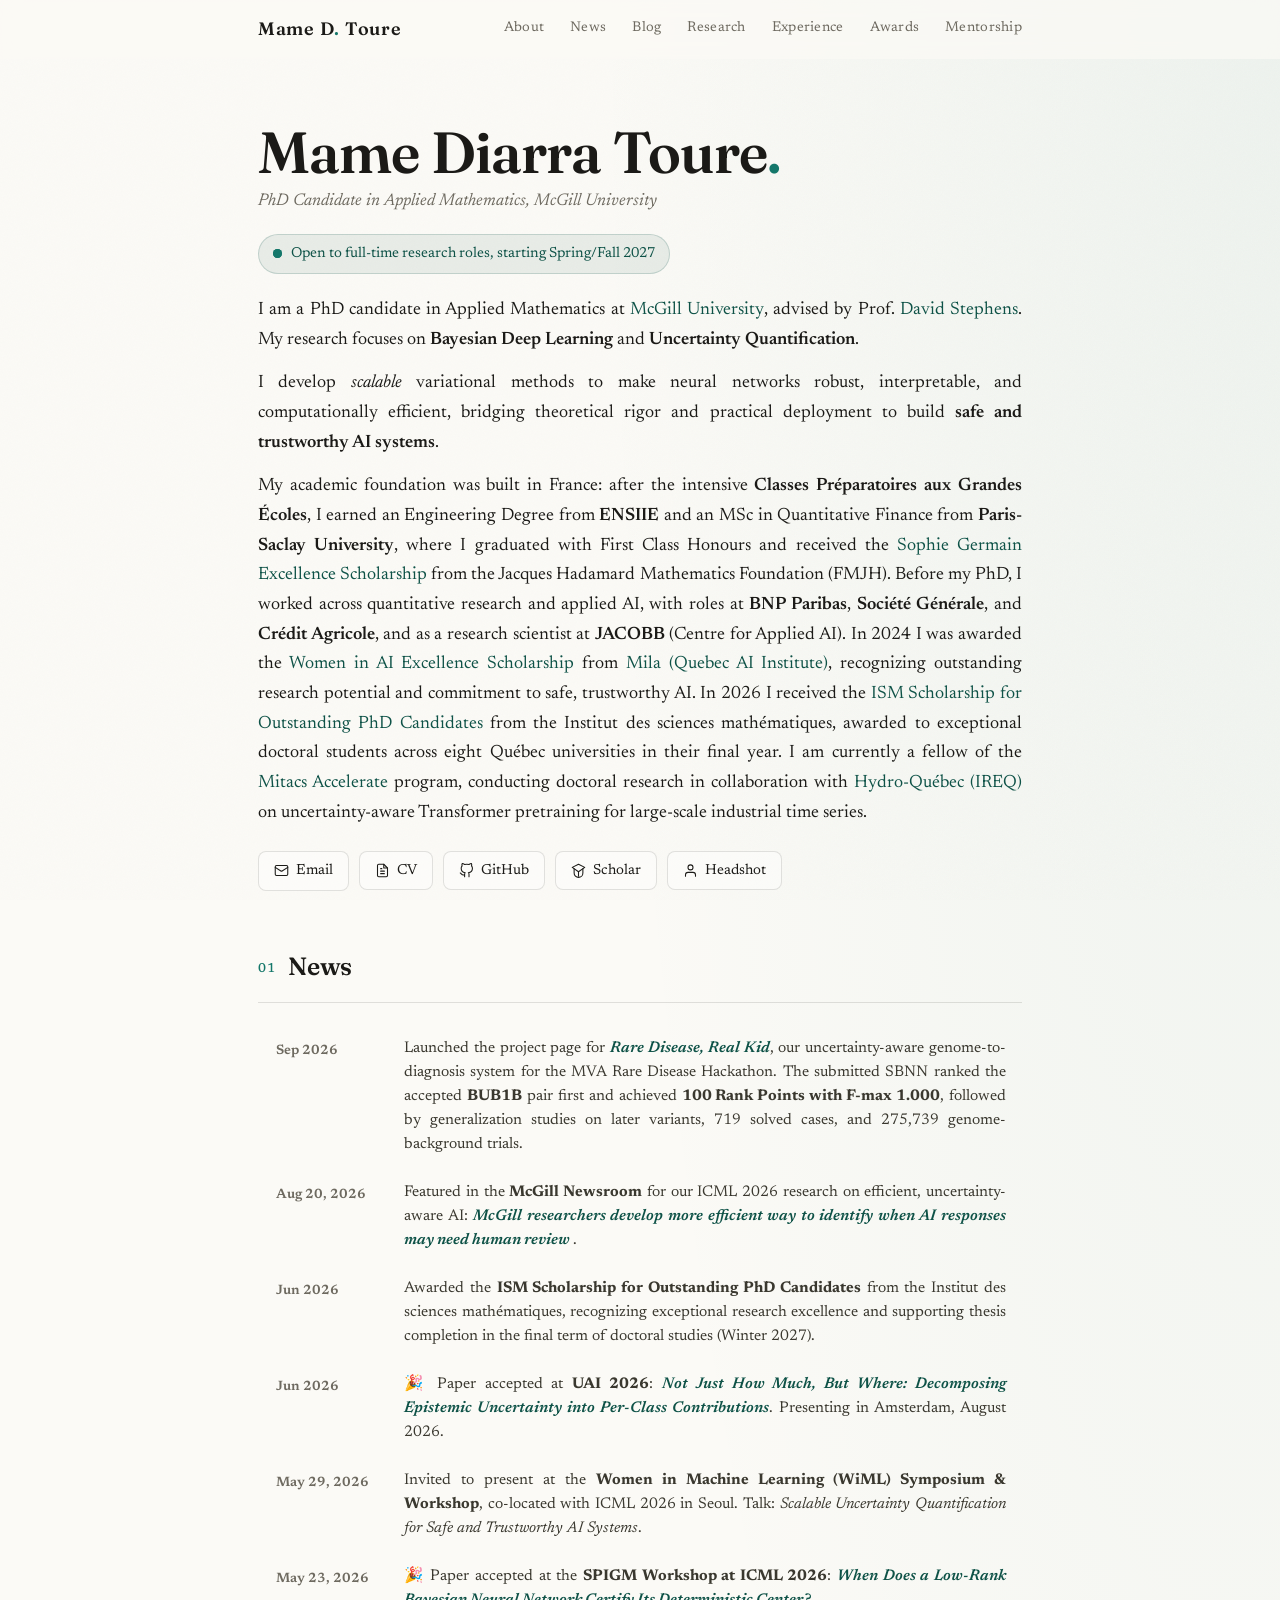
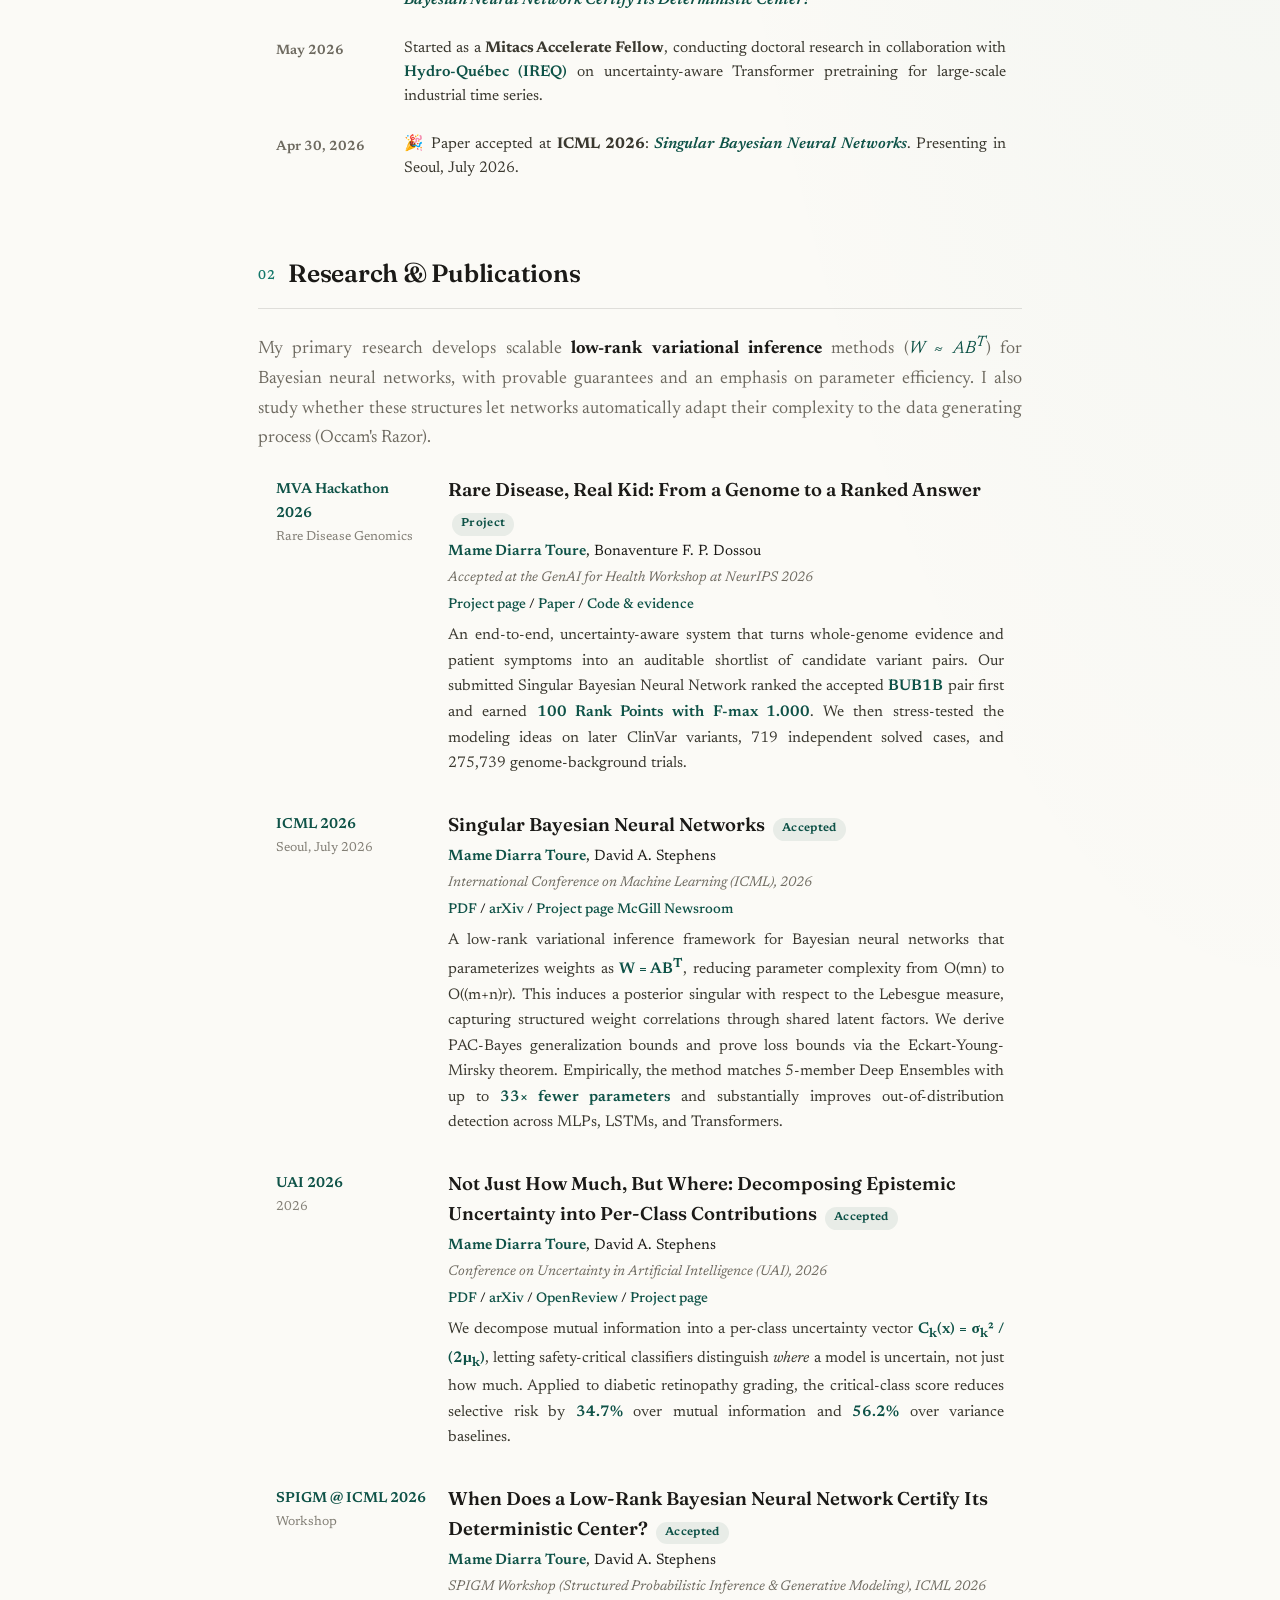
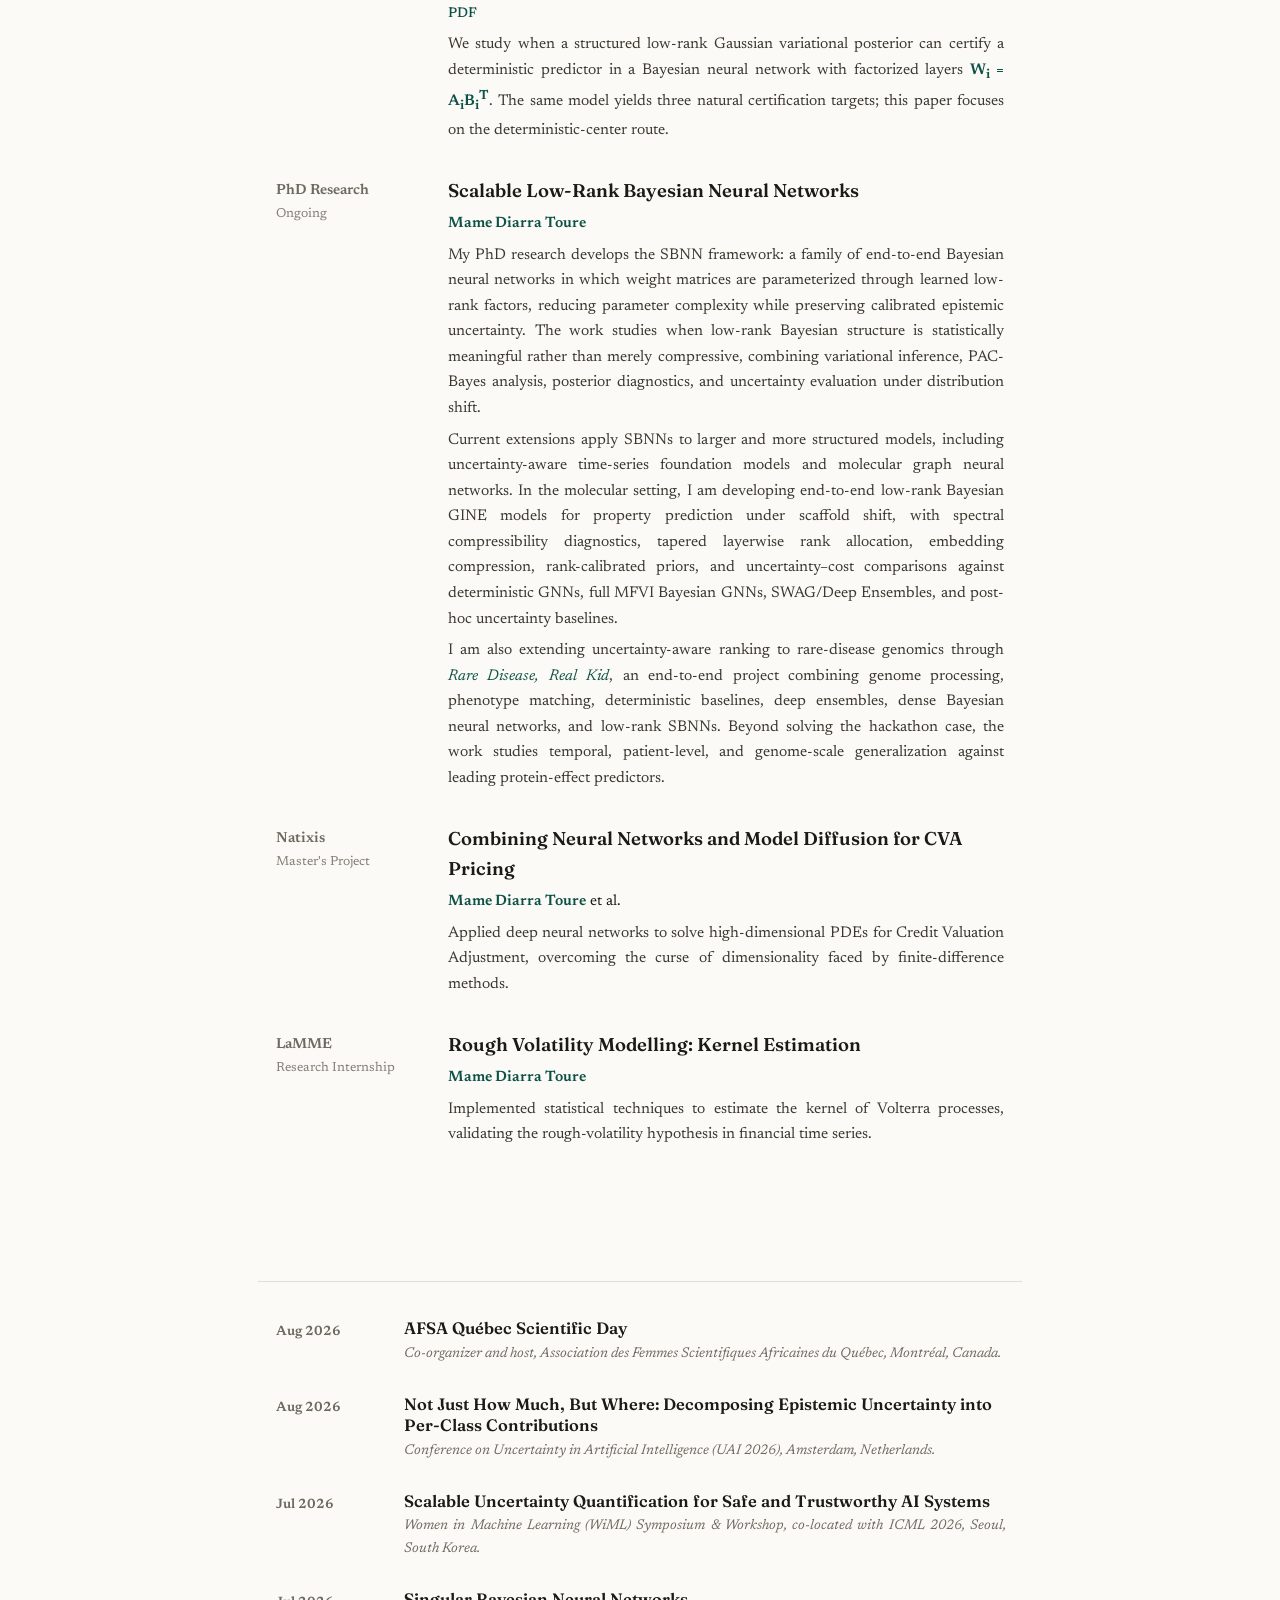
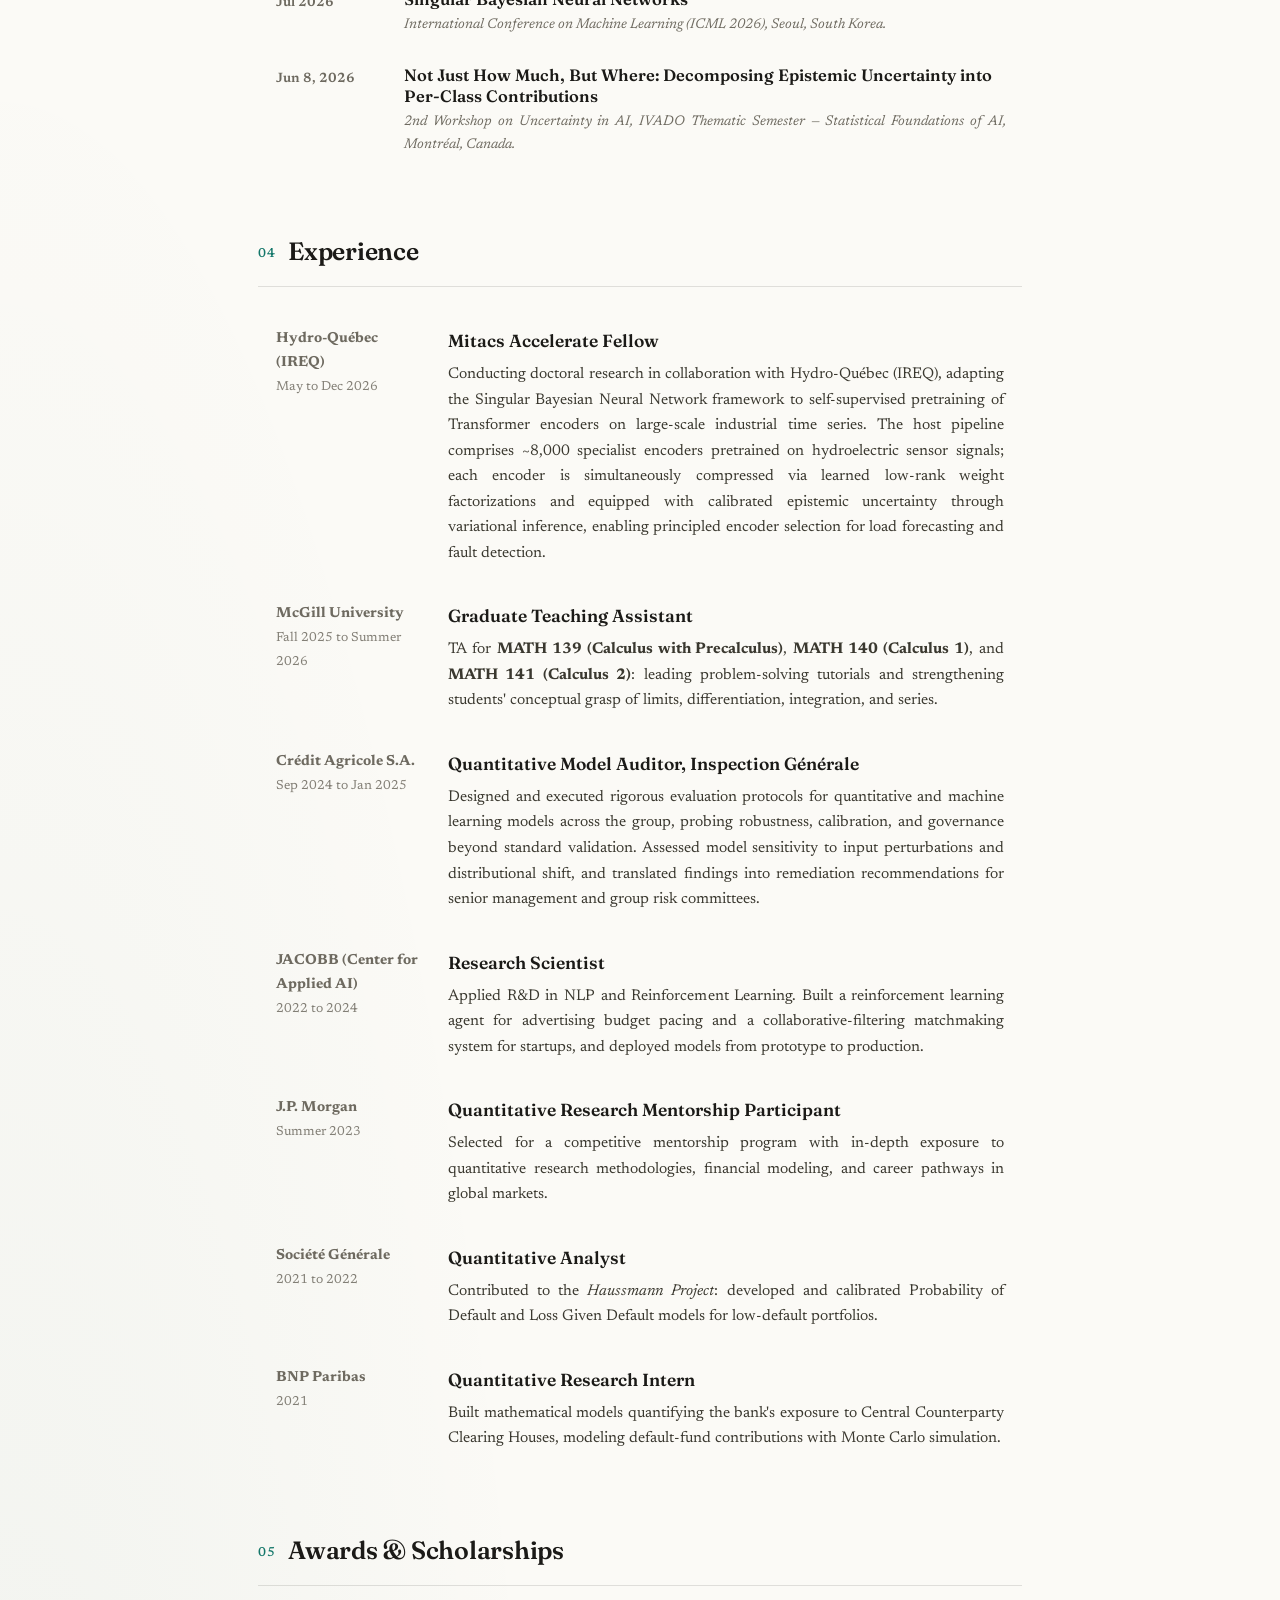
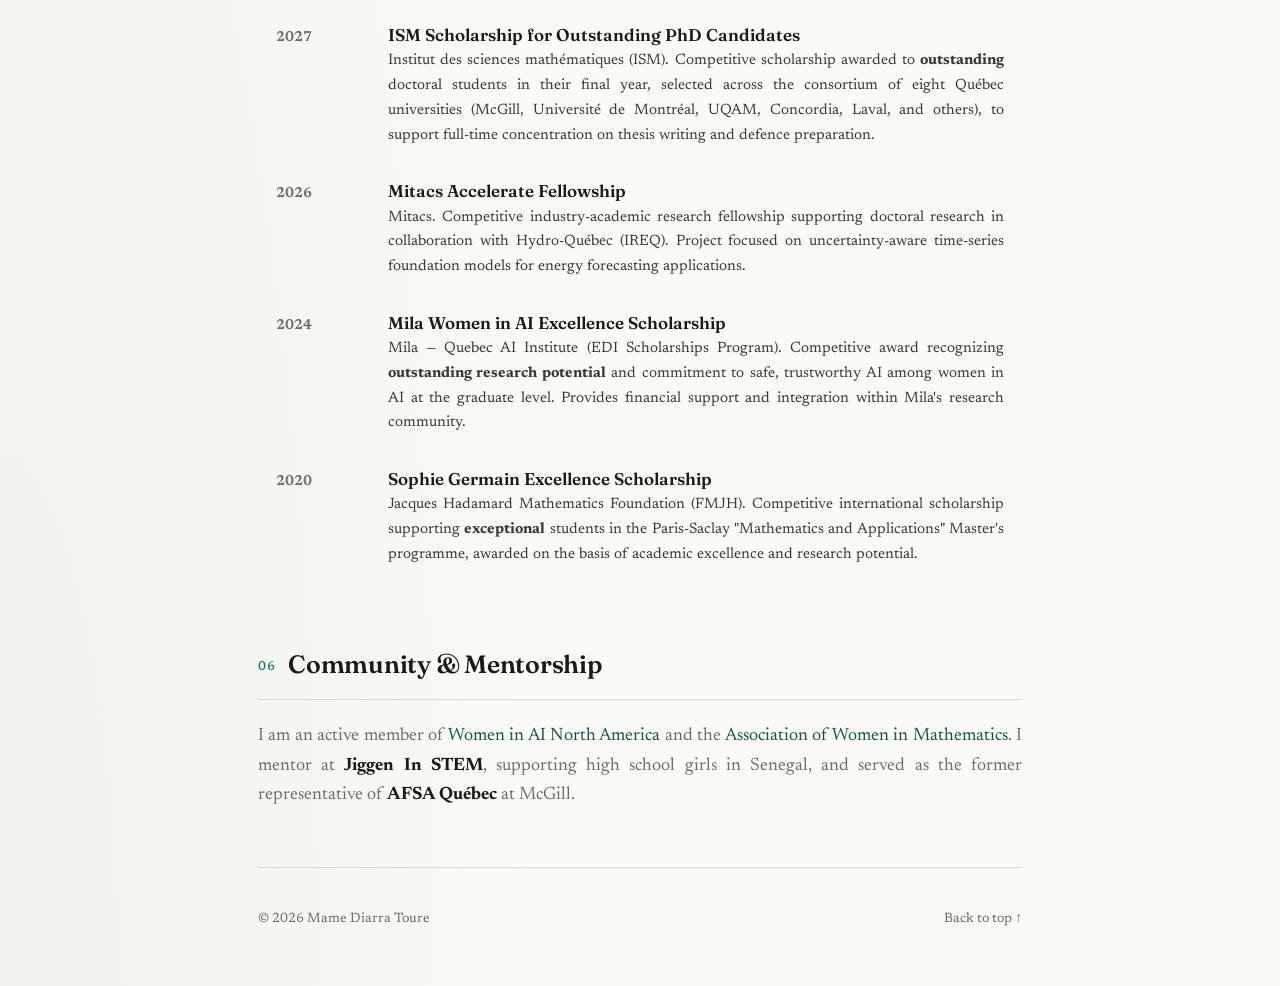
==== commit 2d0d1a79: "Add personal blog and AI safety articles" ====
--- a/index.html
+++ b/index.html
@@ -272,6 +272,7 @@
       <div class="nav-links">
         <a href="#about">About</a>
         <a href="#news">News</a>
+        <a href="/blog/">Blog</a>
         <a href="#research">Research</a>
         <a href="#experience">Experience</a>
         <a href="#awards">Awards</a>
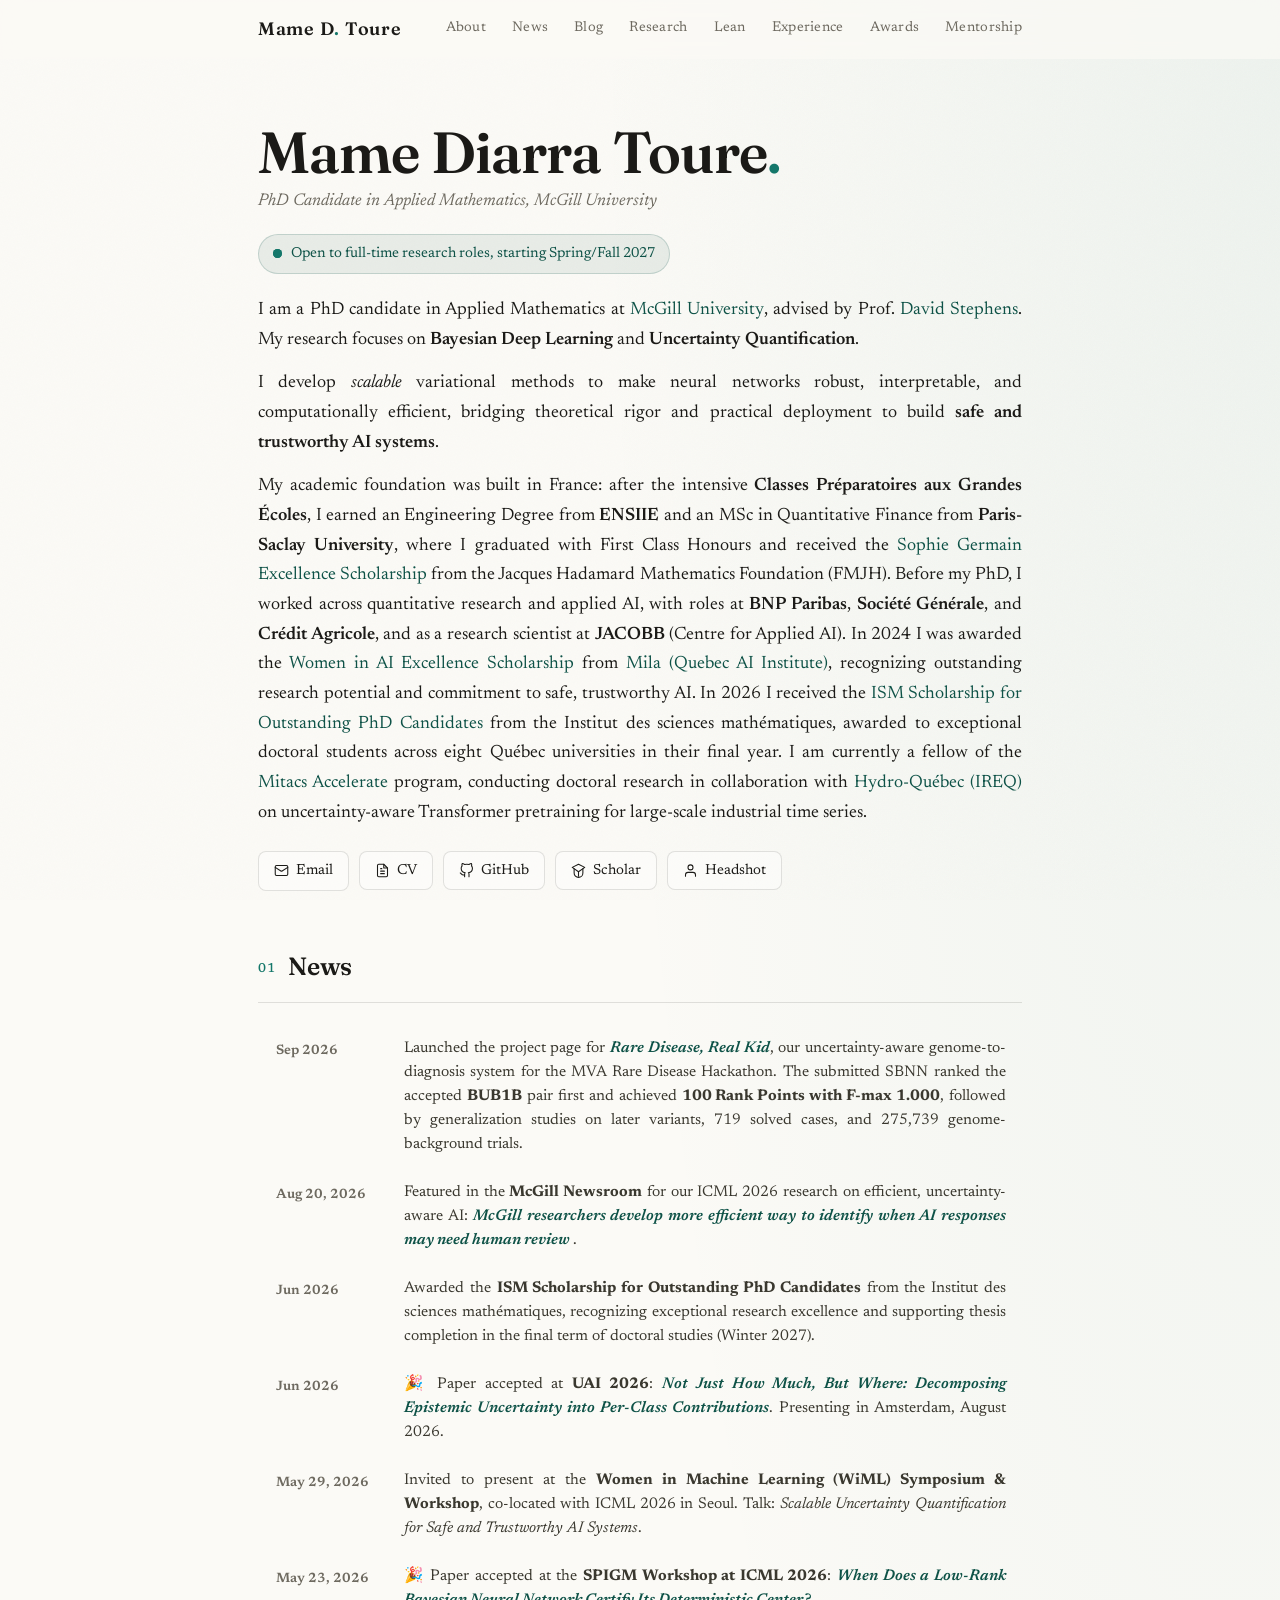
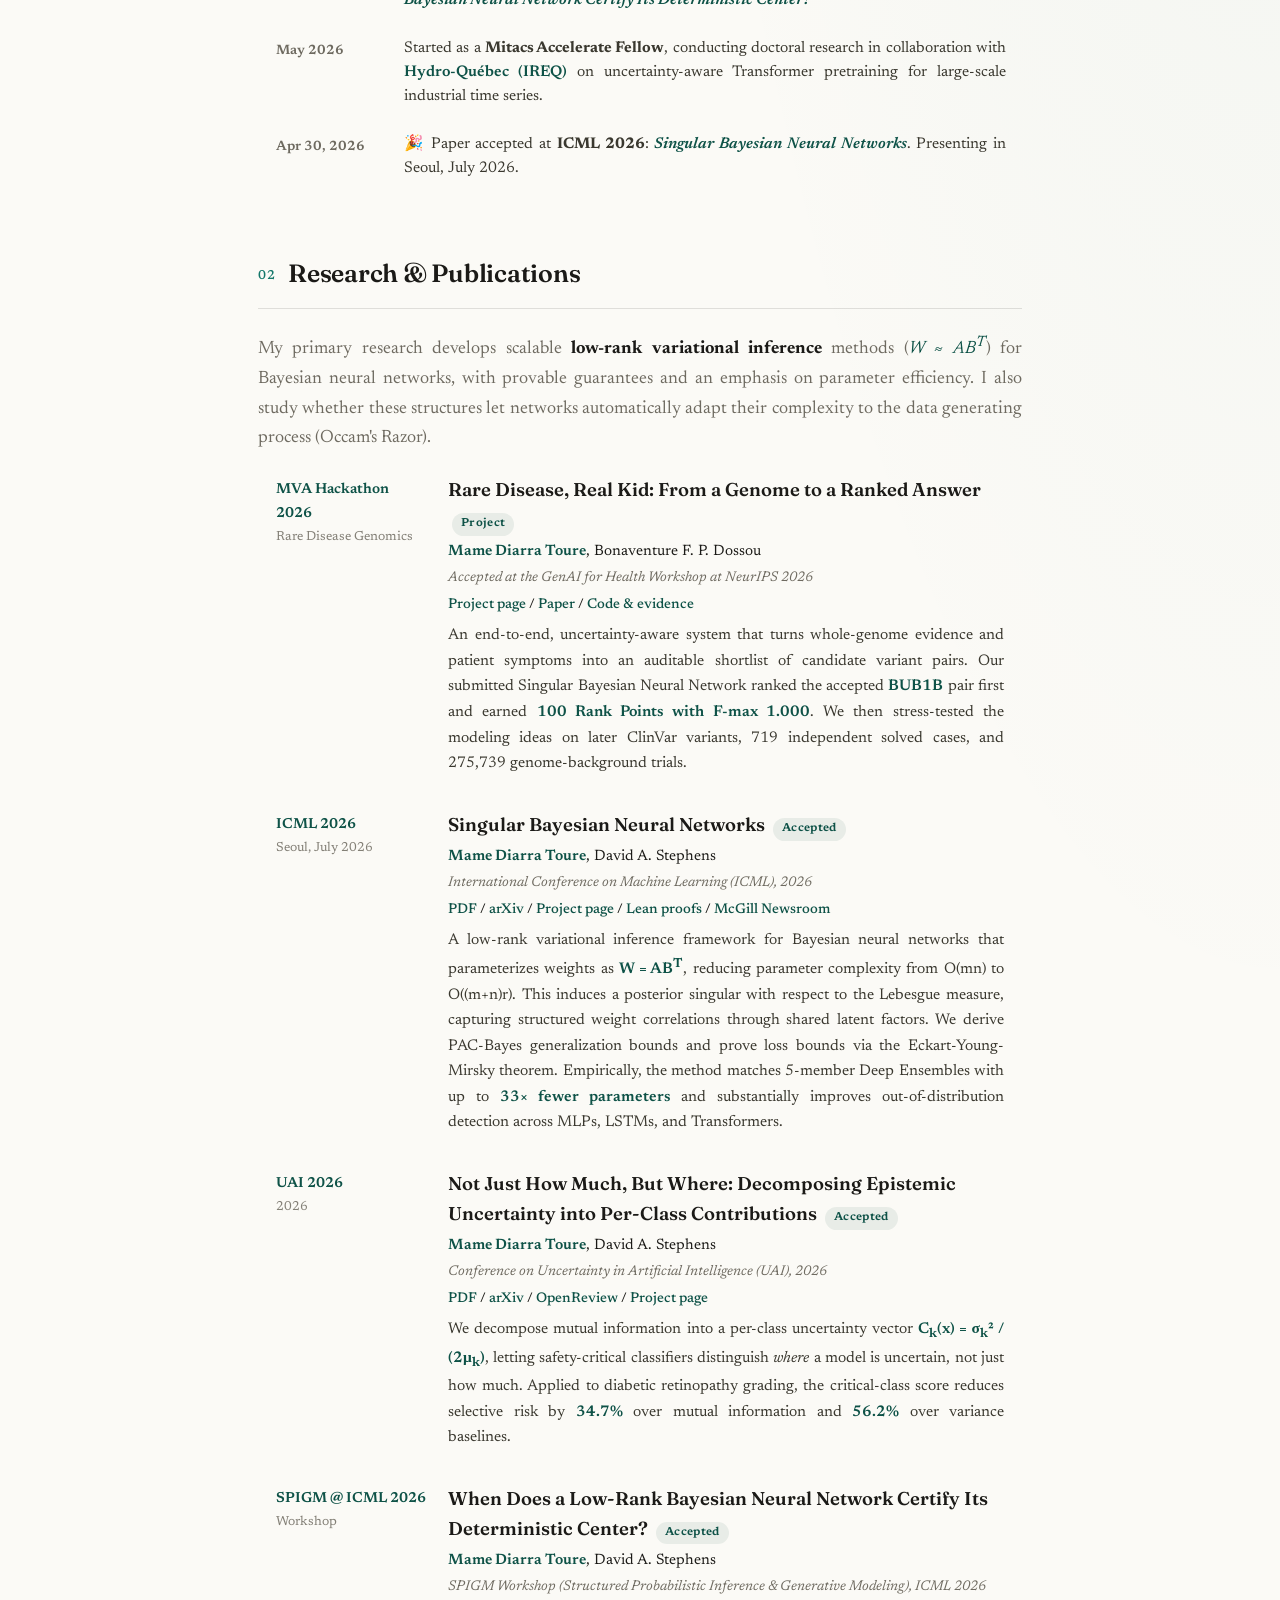
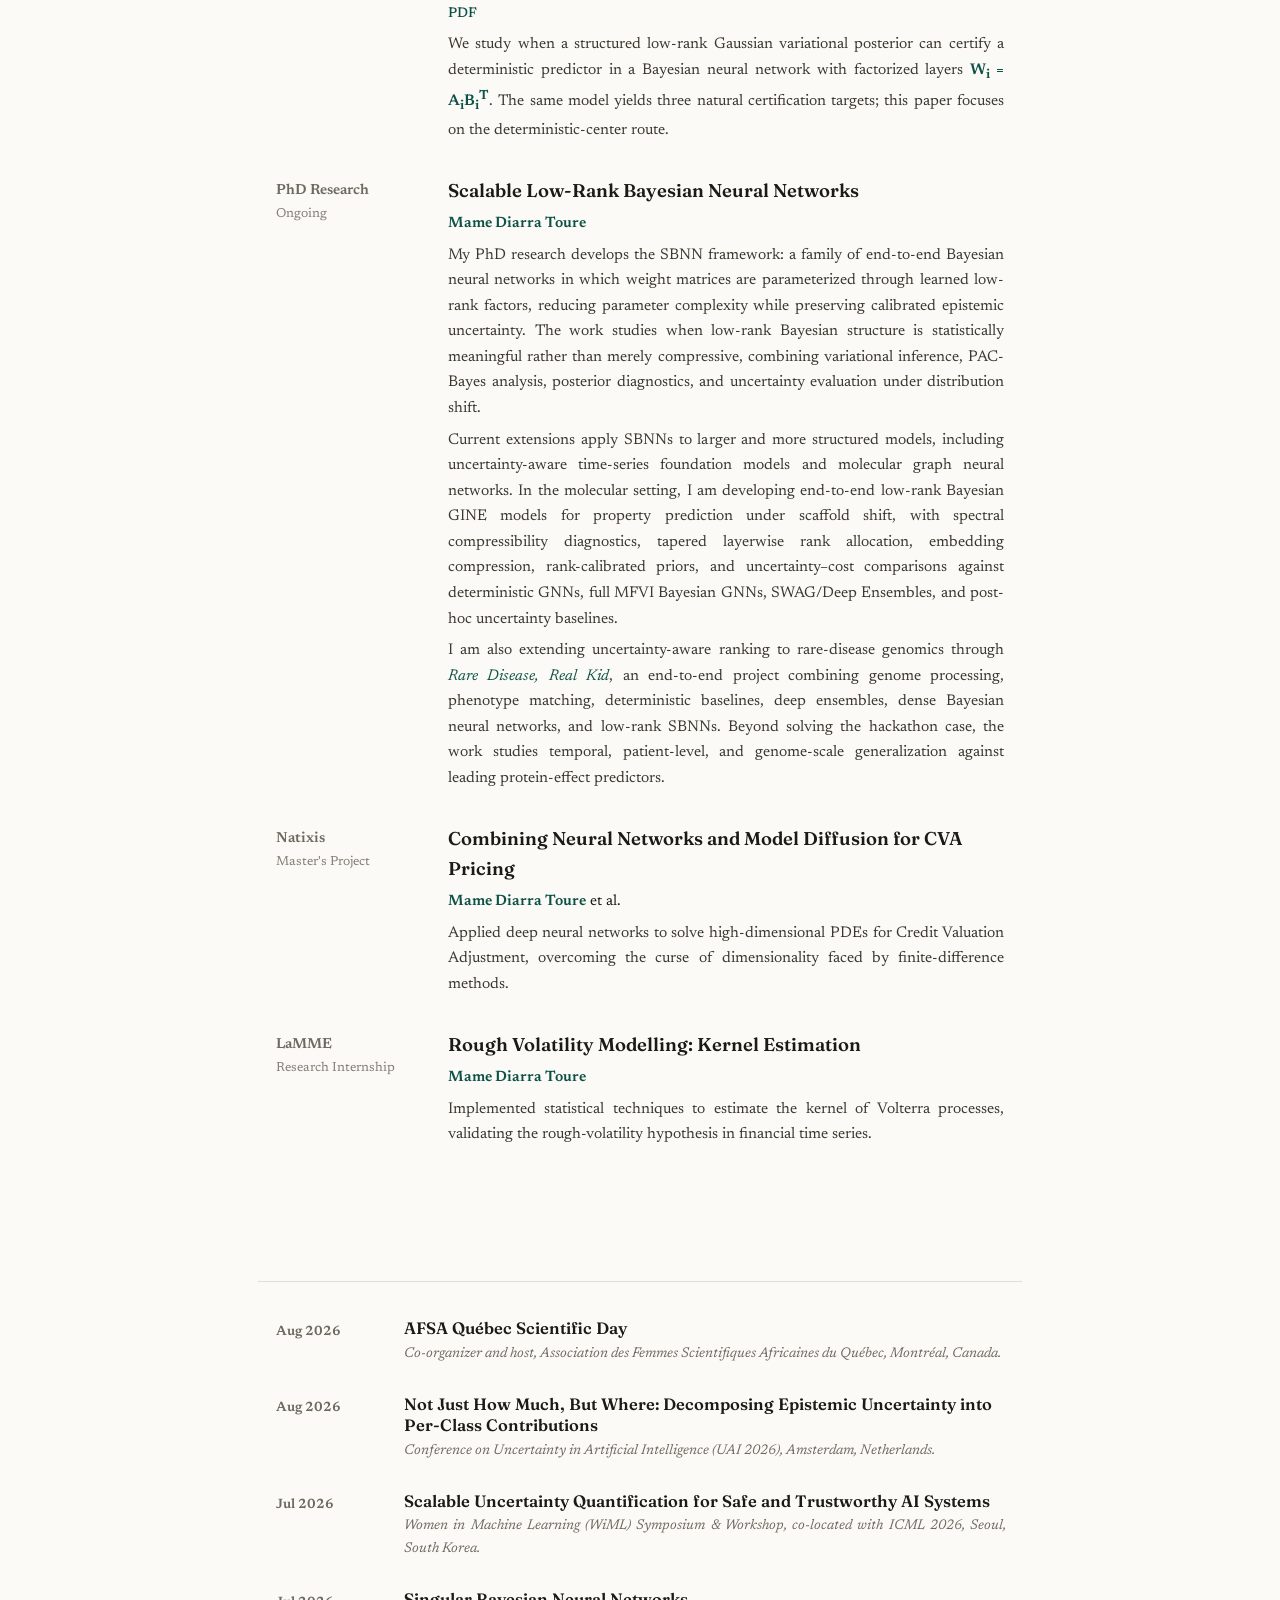
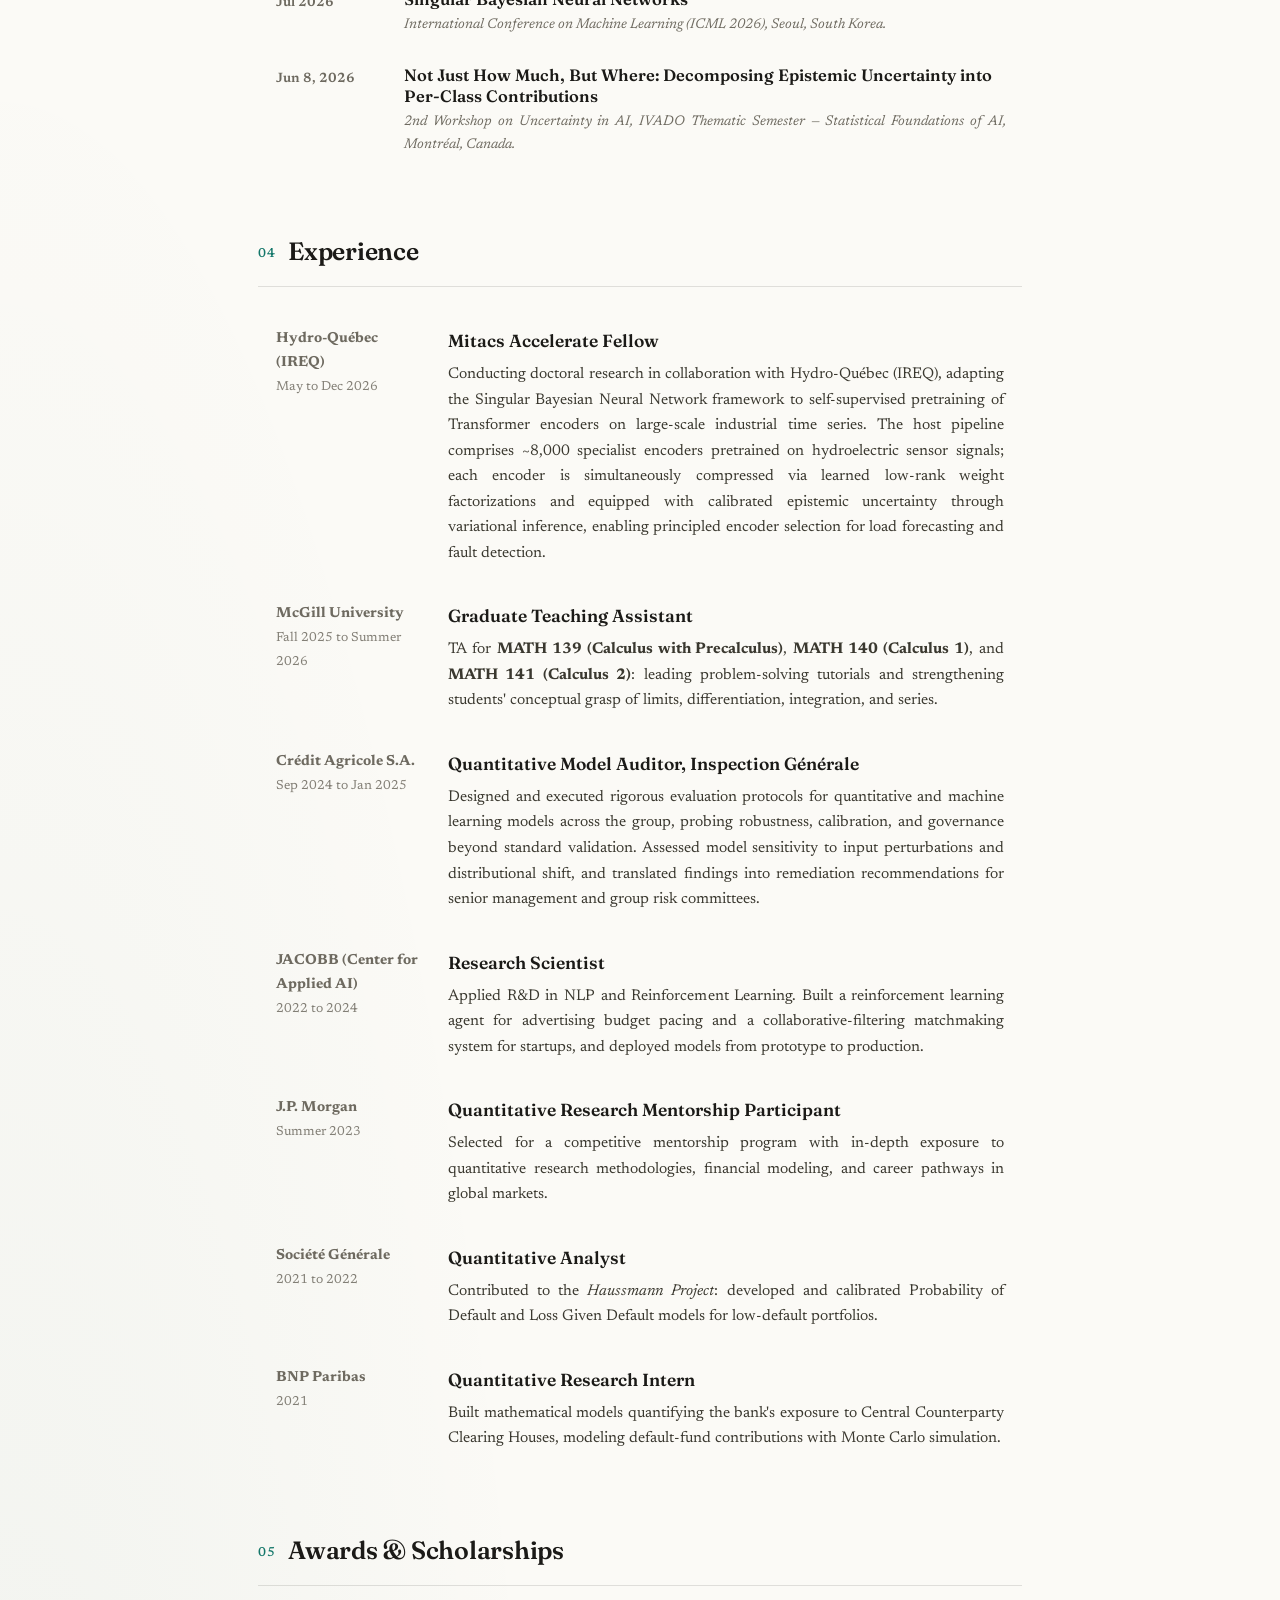
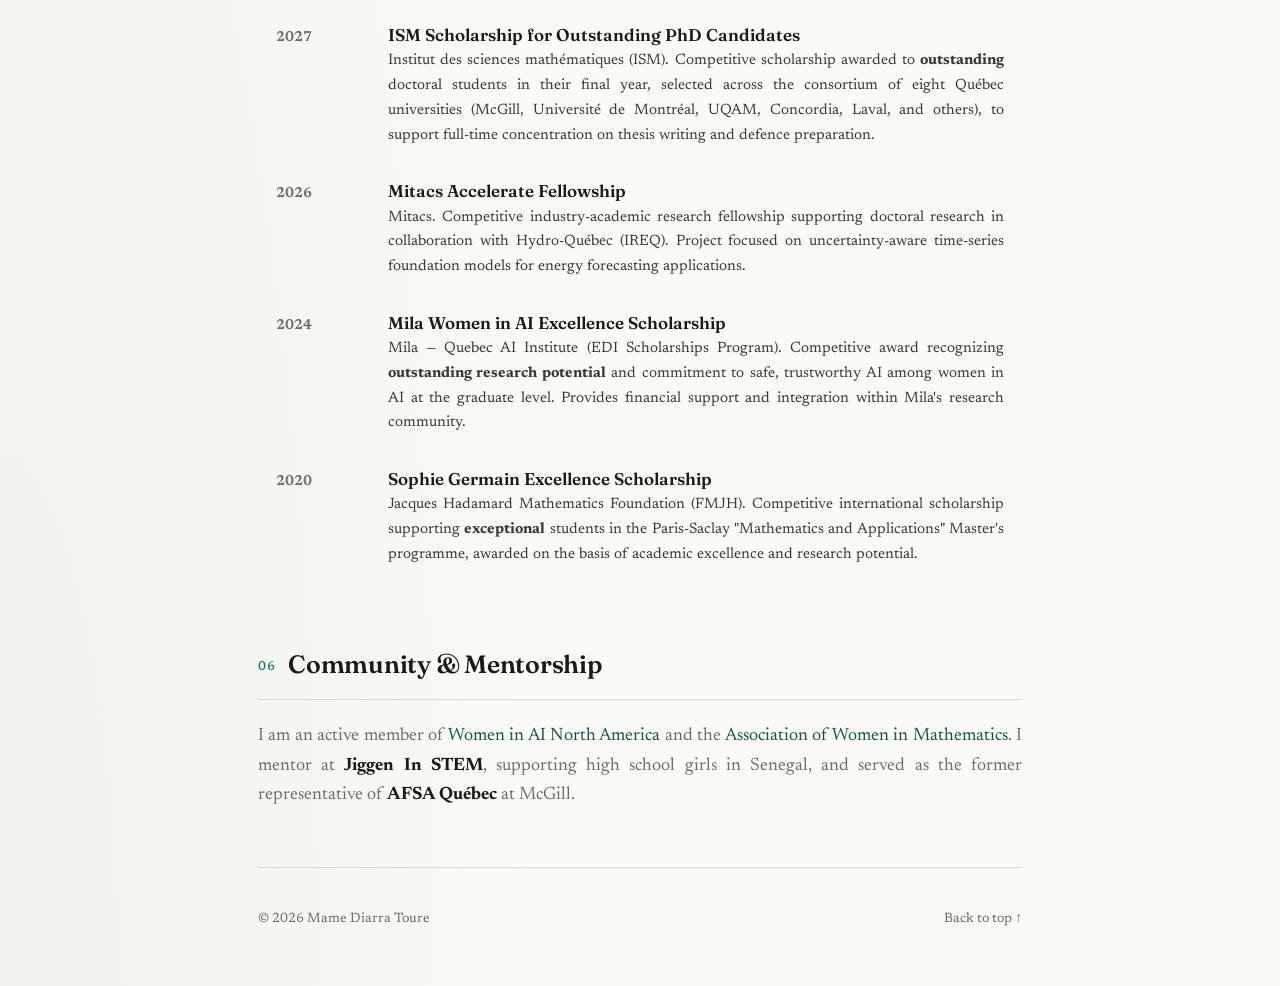
==== commit 740fd7b1: "Add verified Lean proofs for Singular BNN posterior geometry" ====
--- a/index.html
+++ b/index.html
@@ -274,6 +274,7 @@
         <a href="#news">News</a>
         <a href="/blog/">Blog</a>
         <a href="#research">Research</a>
+        <a href="/lean/">Lean</a>
         <a href="#experience">Experience</a>
         <a href="#awards">Awards</a>
         <a href="#mentorship">Mentorship</a>
@@ -498,7 +499,8 @@
           <div class="publinks">
             <a class="ulink" href="https://arxiv.org/pdf/2602.00387">PDF</a> /
             <a class="ulink" href="https://arxiv.org/abs/2602.00387">arXiv</a> /
-            <a class="ulink" href="/projects/singular-bnn/">Project page</a>
+            <a class="ulink" href="/projects/singular-bnn/">Project page</a> /
+            <a class="ulink" href="/lean/singular-bnn/">Lean proofs</a> /
            <a class="ulink"
 
      href="https://www.mcgill.ca/newsroom/channels/news/mcgill-researchers-develop-more-efficient-way-identify-when-ai-responses-may-need-human-review-373879">
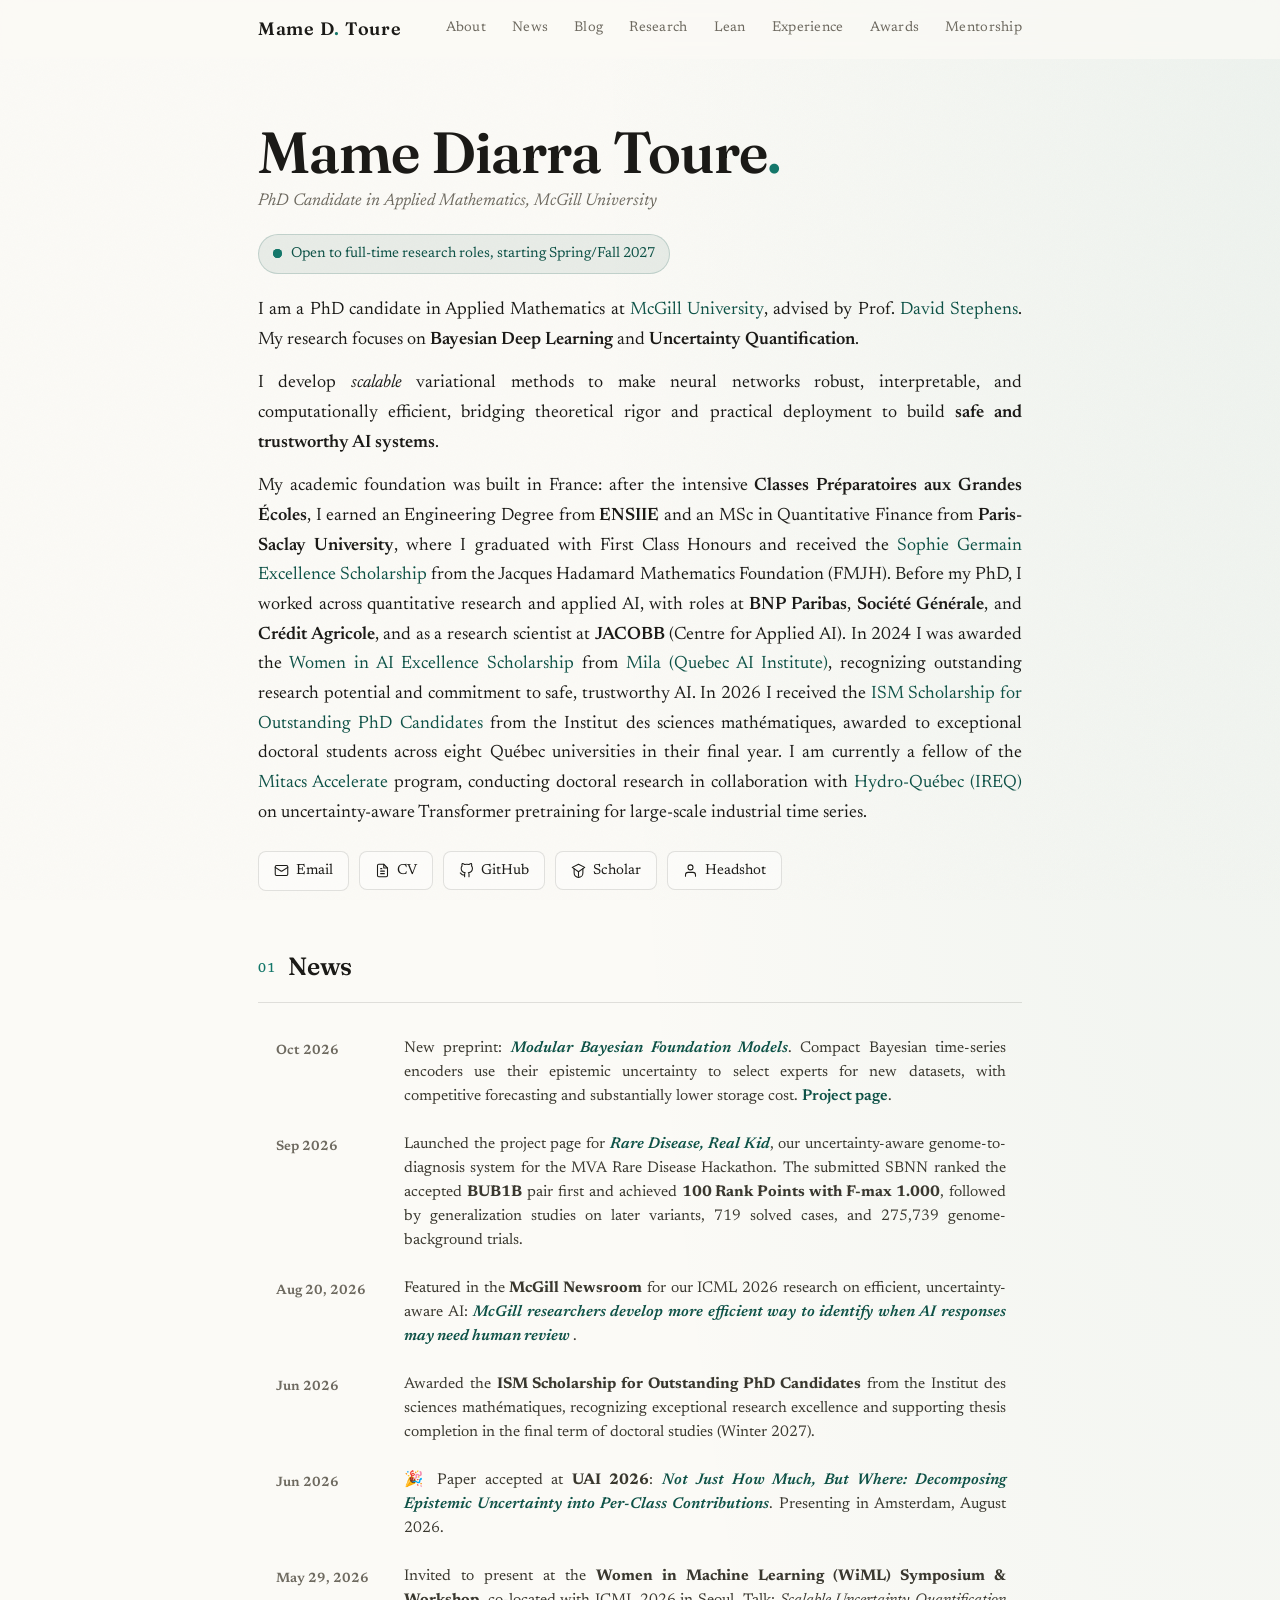
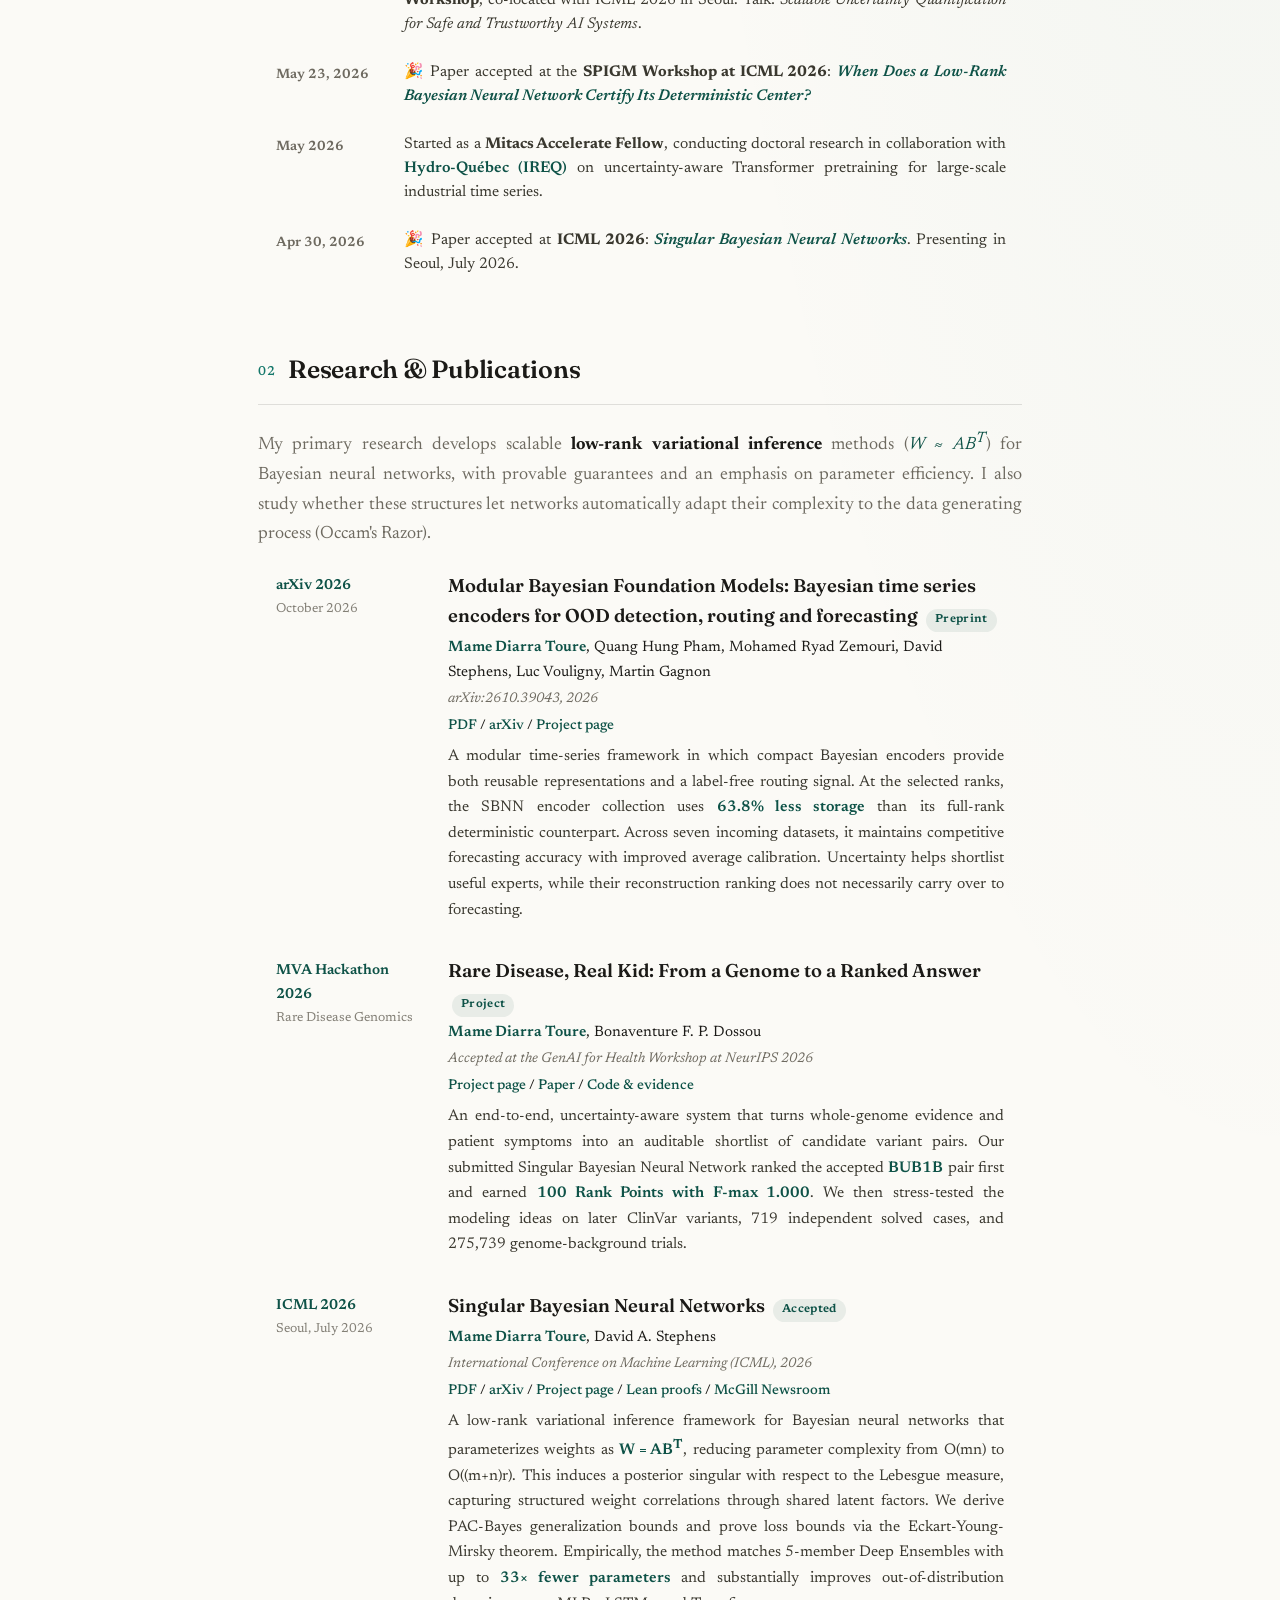
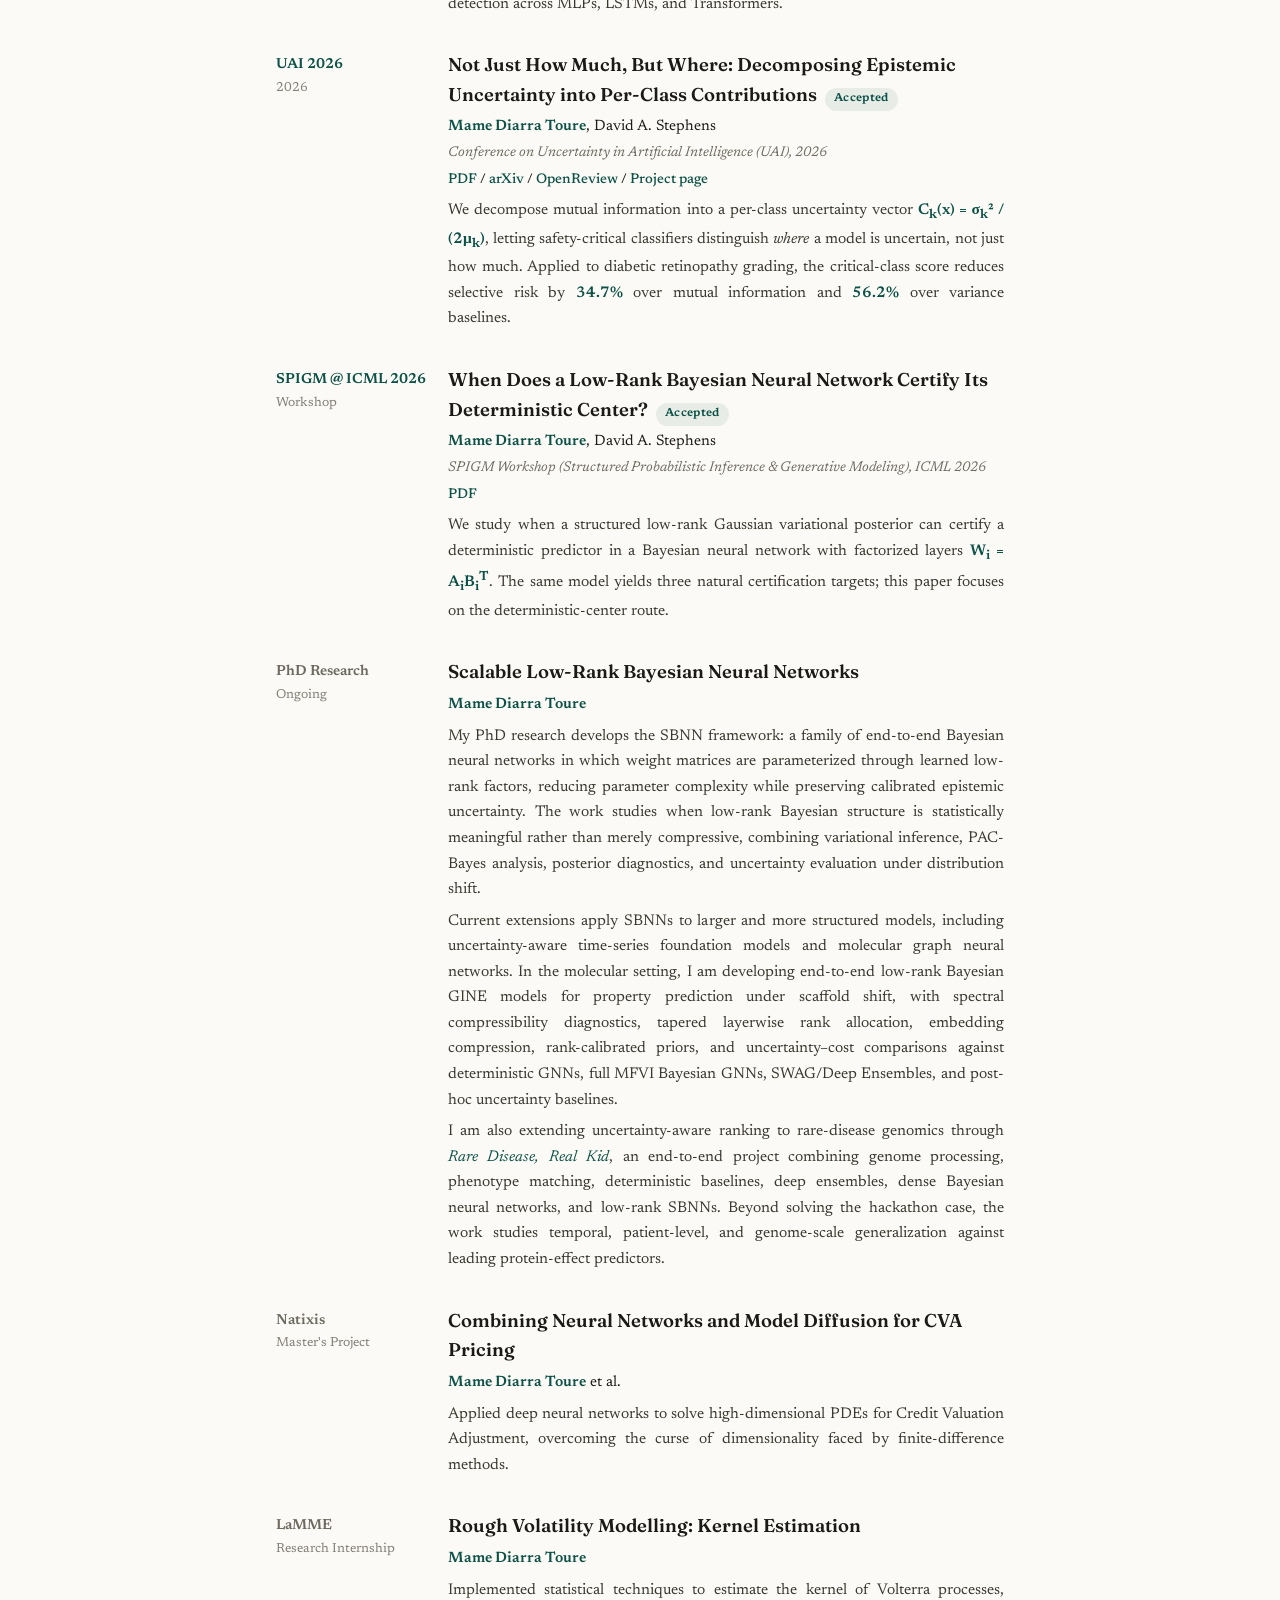
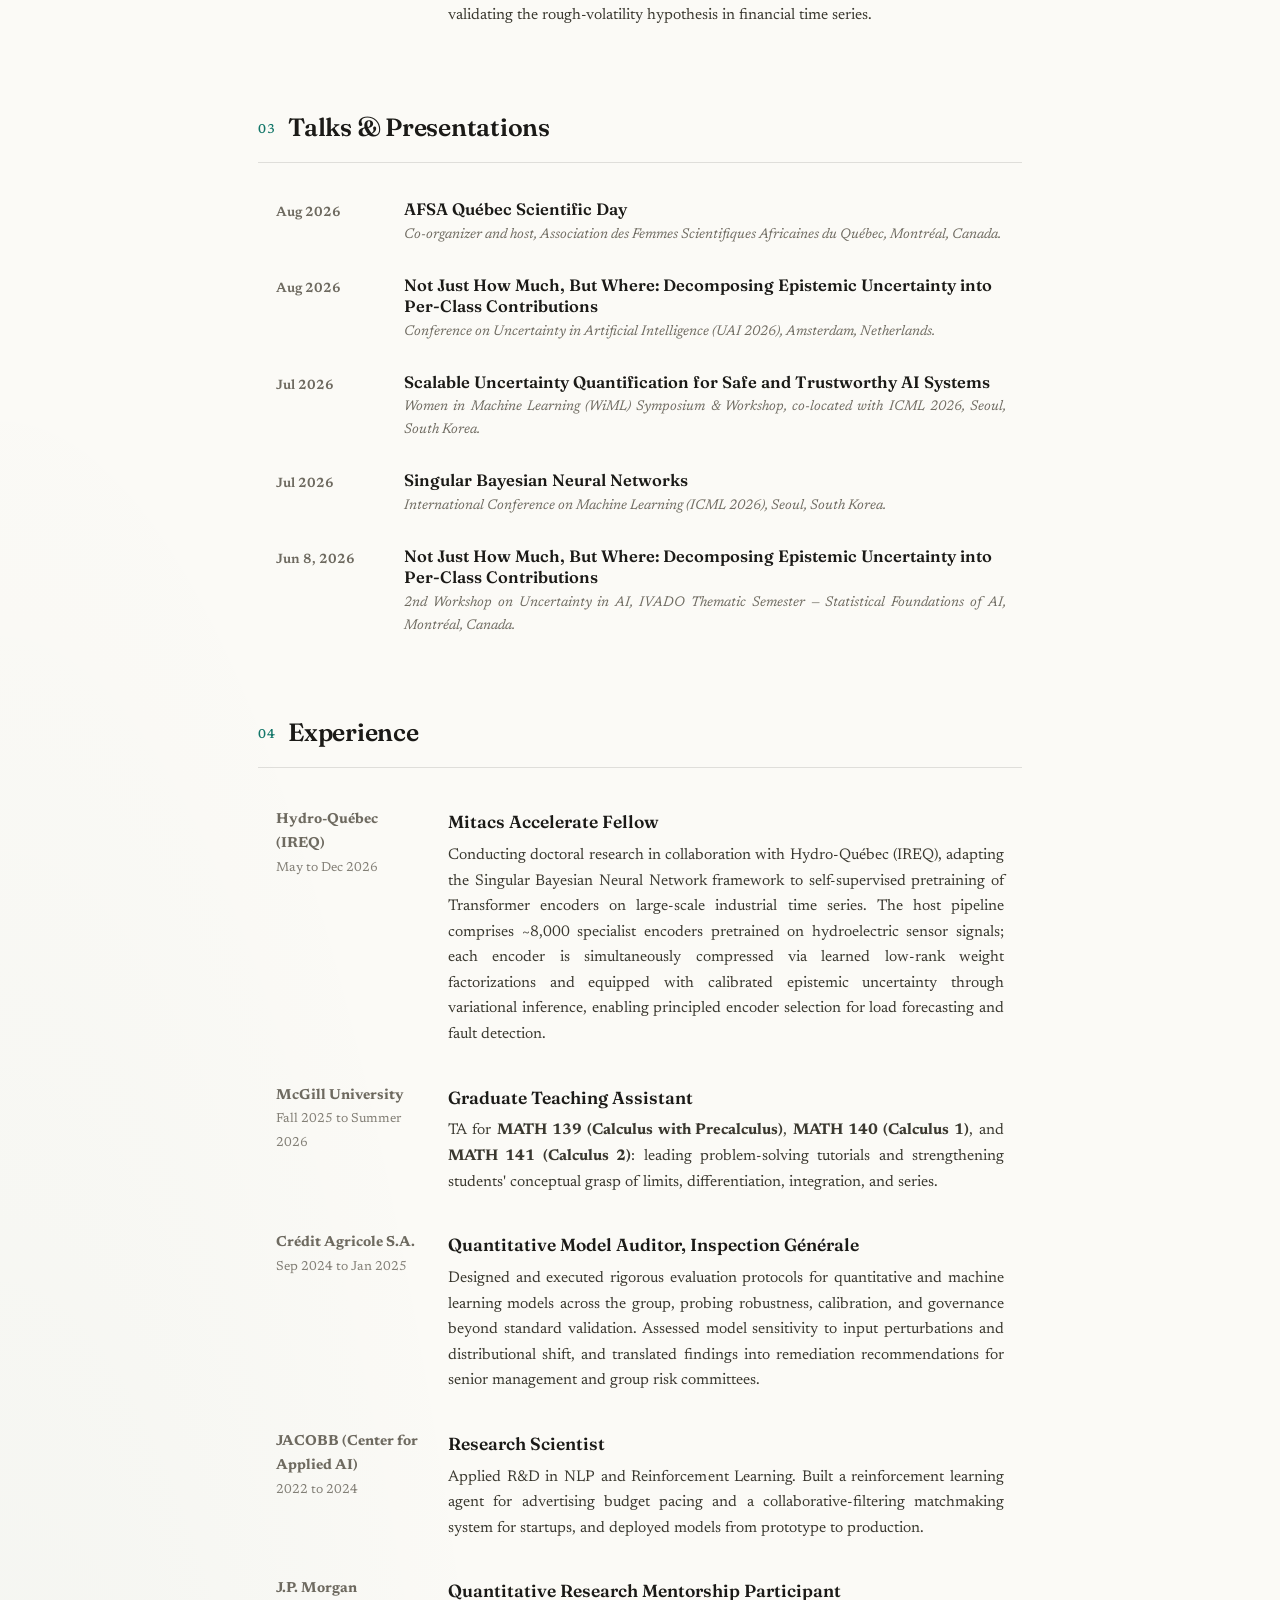
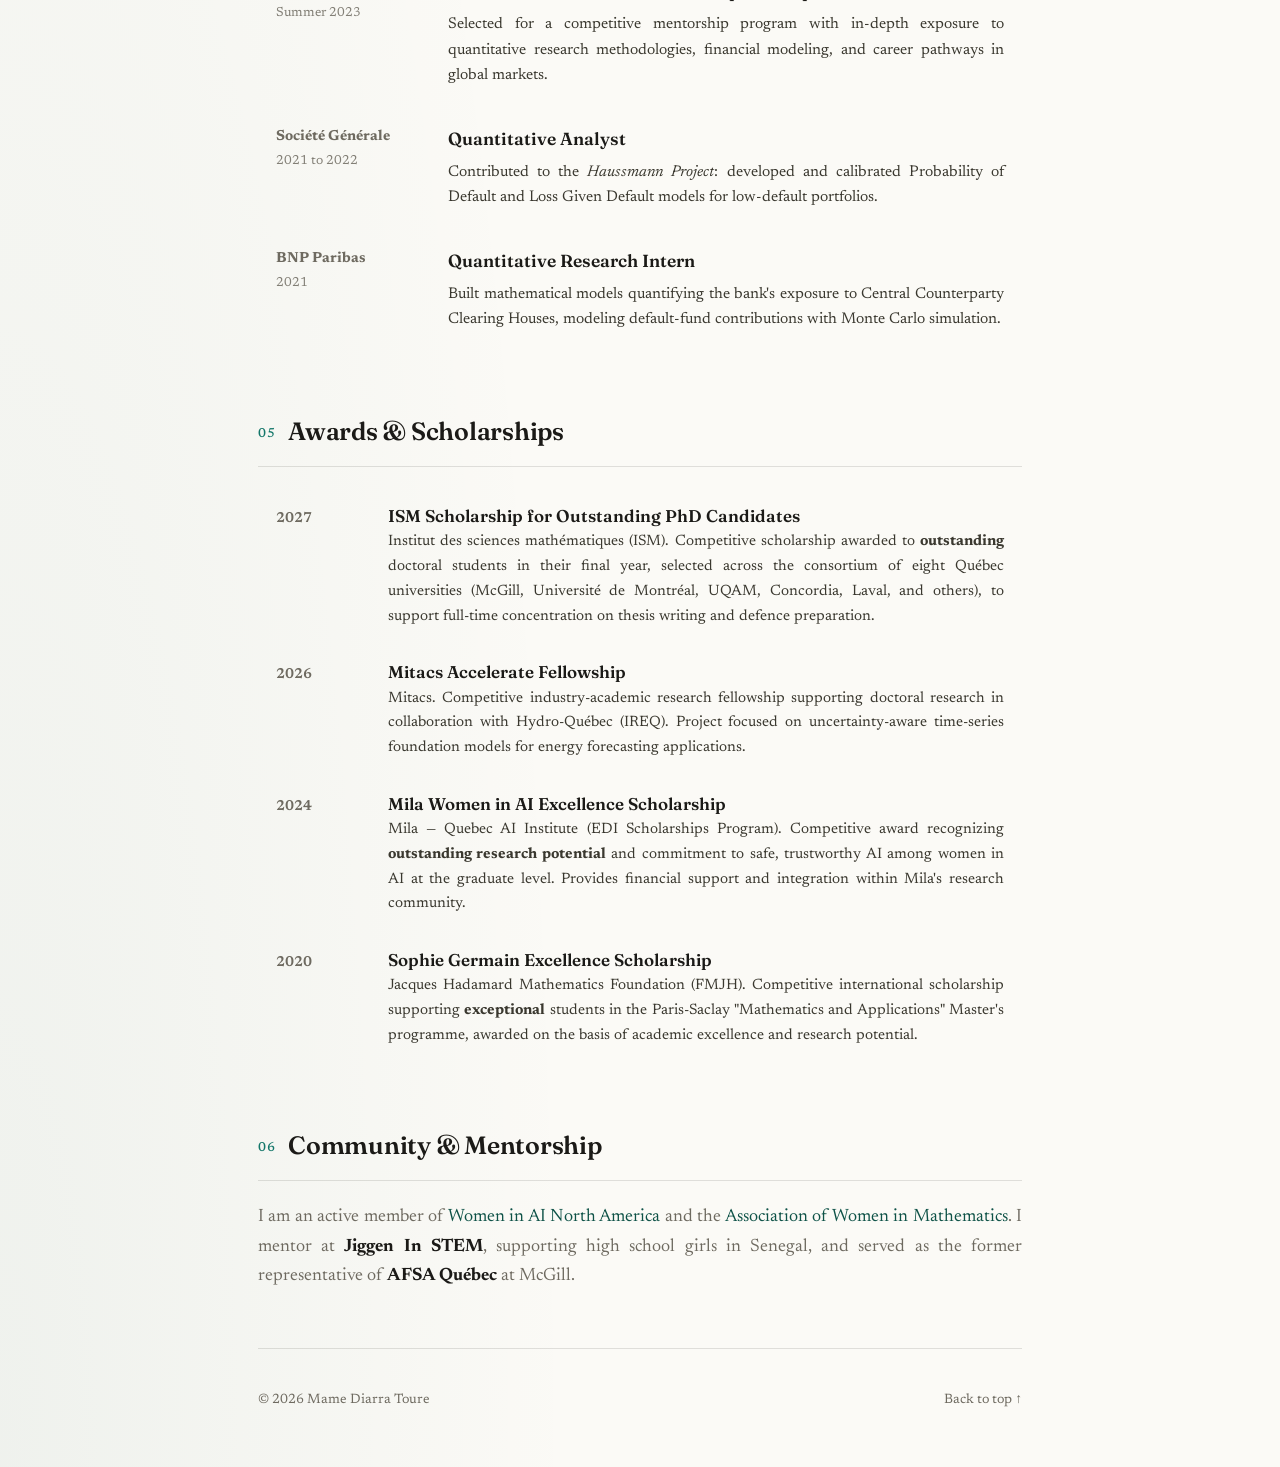
==== commit 7d02bf4f: "Feature modular Bayesian models preprint on homepage" ====
--- a/index.html
+++ b/index.html
@@ -380,6 +380,15 @@
       <div class="rule reveal"></div>
       <ul class="news-list">
         <li class="news-item reveal">
+          <div class="news-date">Oct 2026</div>
+          <div class="news-text">
+            New preprint: <a class="ulink" href="https://arxiv.org/abs/2610.39043"><em>Modular Bayesian Foundation Models</em></a>.
+            Compact Bayesian time-series encoders use their epistemic uncertainty to select experts for new datasets,
+            with competitive forecasting and substantially lower storage cost.
+            <a class="ulink" href="/projects/modular-bayesian-foundation-models/">Project page</a>.
+          </div>
+        </li>
+        <li class="news-item reveal">
           <div class="news-date">Sep 2026</div>
           <div class="news-text">
             Launched the project page for
@@ -460,6 +469,33 @@
         guarantees and an emphasis on parameter efficiency. I also study whether these structures let
         networks automatically adapt their complexity to the data generating process (Occam's Razor).
       </p>
+
+      <!-- Modular Bayesian Foundation Models -->
+      <div class="entry reveal">
+        <div class="meta">
+          <div class="venue icml">arXiv 2026</div>
+          <div class="place">October 2026</div>
+        </div>
+        <div>
+          <a class="ulink" href="/projects/modular-bayesian-foundation-models/"><span class="ptitle">Modular Bayesian Foundation Models: Bayesian time series encoders for OOD detection, routing and forecasting</span></a>
+          <span class="pill">Preprint</span>
+          <div class="authors"><span class="me">Mame Diarra Toure</span>, Quang Hung Pham, Mohamed Ryad Zemouri, David Stephens, Luc Vouligny, Martin Gagnon</div>
+          <div class="pubmeta">arXiv:2610.39043, 2026</div>
+          <div class="publinks">
+            <a class="ulink" href="https://arxiv.org/pdf/2610.39043">PDF</a> /
+            <a class="ulink" href="https://arxiv.org/abs/2610.39043">arXiv</a> /
+            <a class="ulink" href="/projects/modular-bayesian-foundation-models/">Project page</a>
+          </div>
+          <p class="abstract">
+            A modular time-series framework in which compact Bayesian encoders provide both reusable
+            representations and a label-free routing signal. At the selected ranks, the SBNN encoder
+            collection uses <strong>63.8% less storage</strong> than its full-rank deterministic counterpart.
+            Across seven incoming datasets, it maintains competitive forecasting accuracy with improved
+            average calibration. Uncertainty helps shortlist useful experts, while their reconstruction
+            ranking does not necessarily carry over to forecasting.
+          </p>
+        </div>
+      </div>
 
       <div class="entry reveal">
         <div class="meta">
